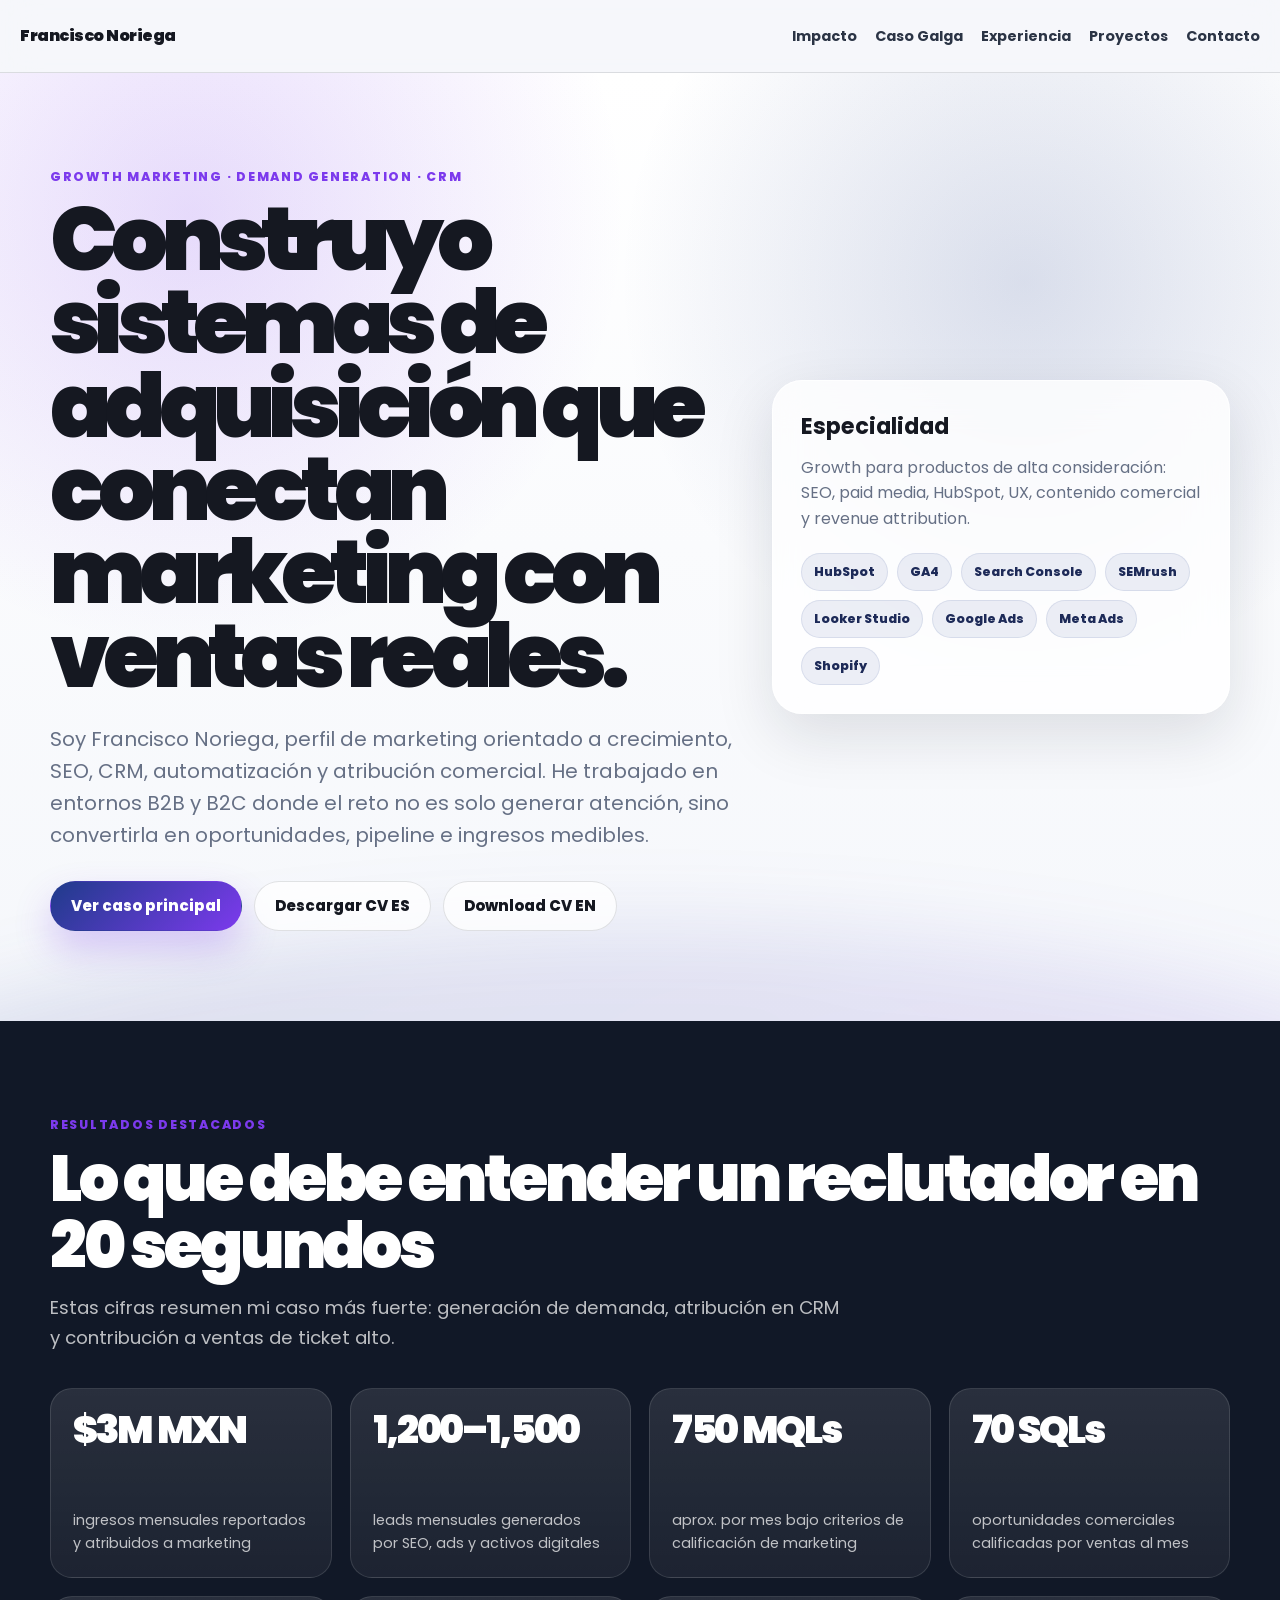
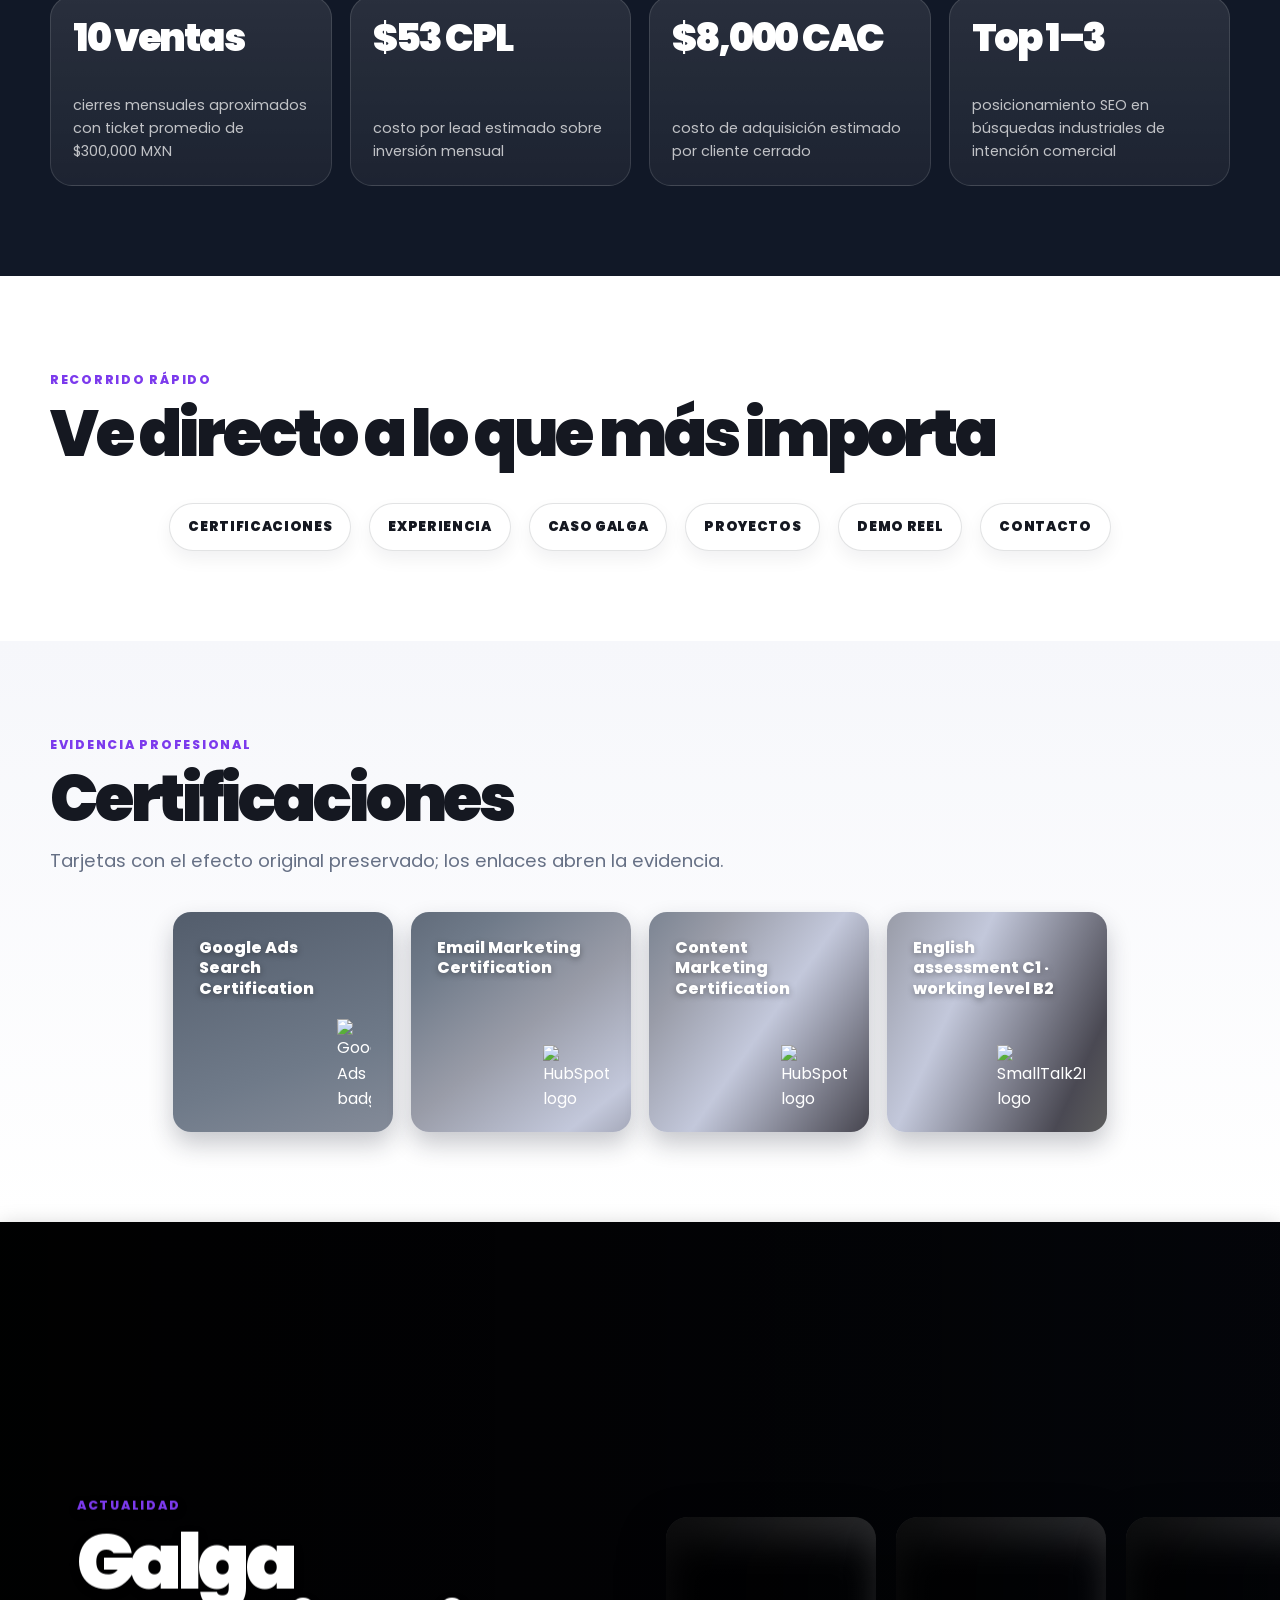
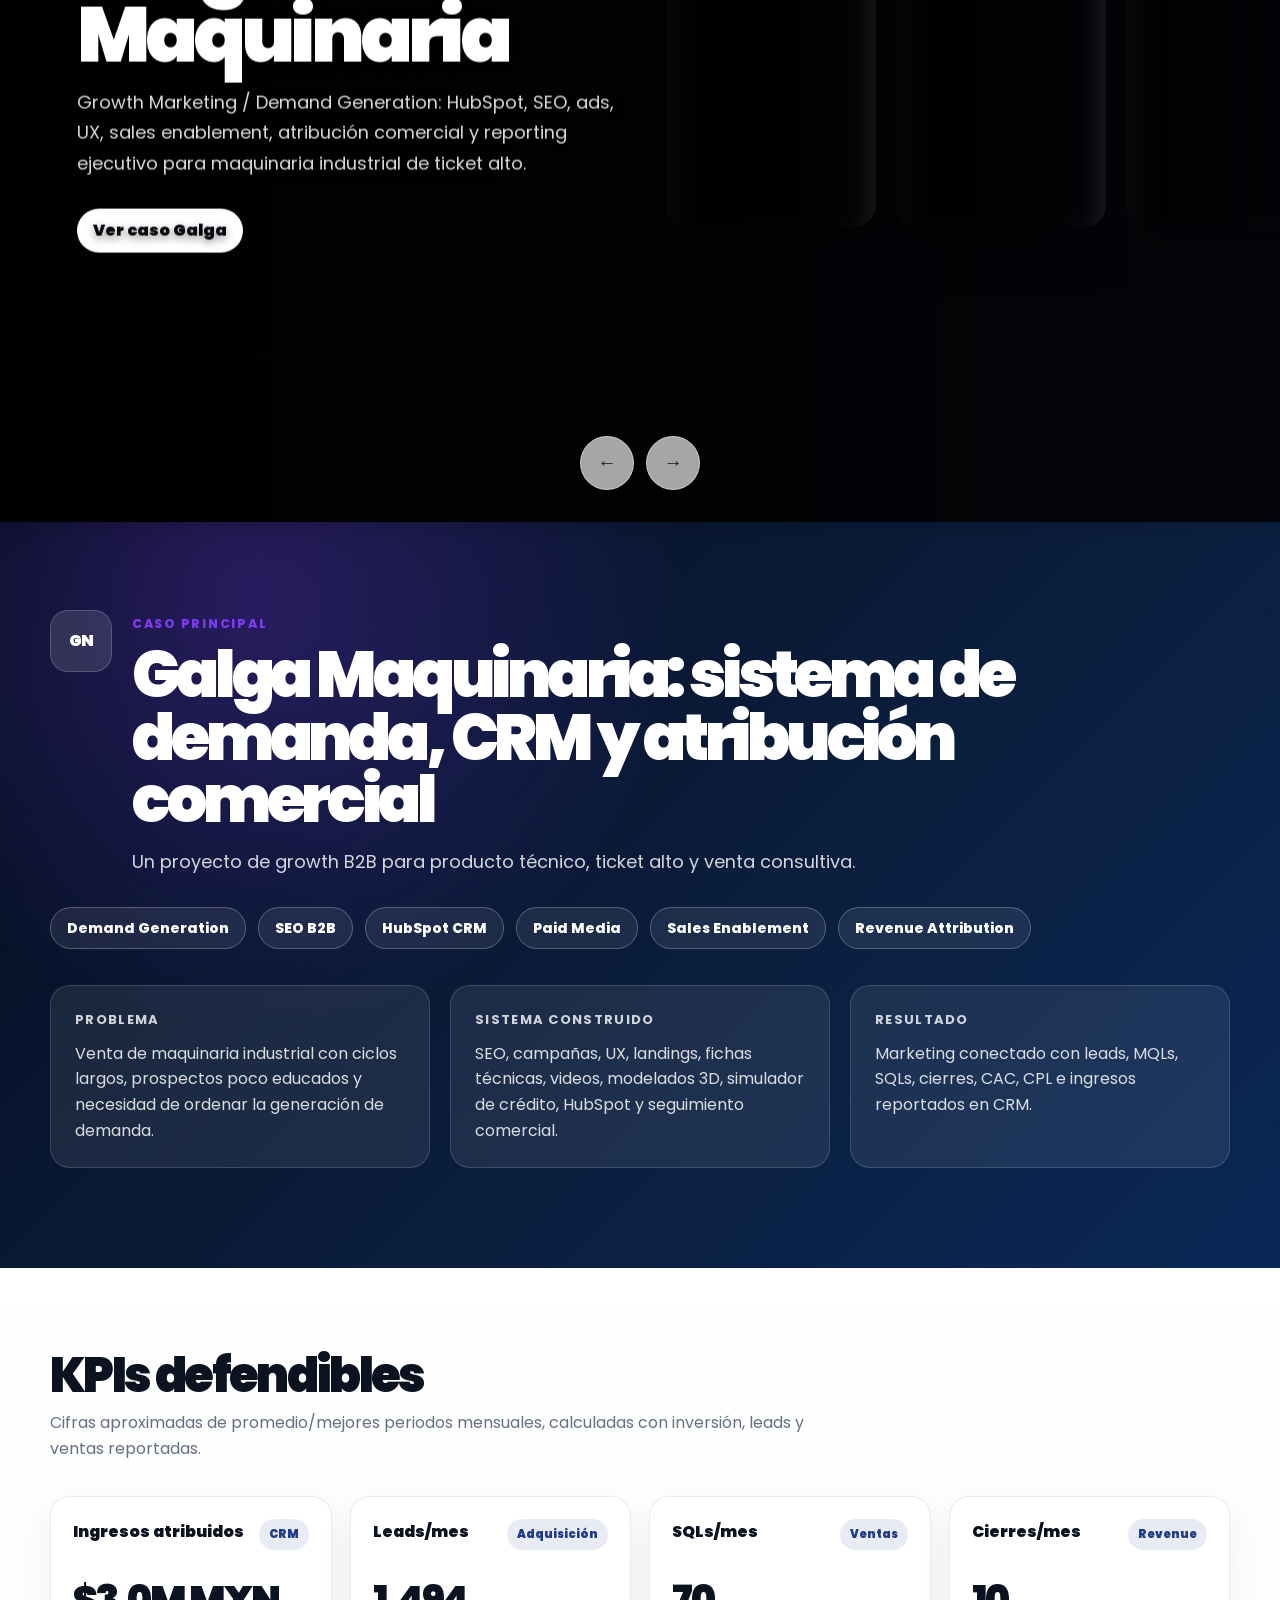
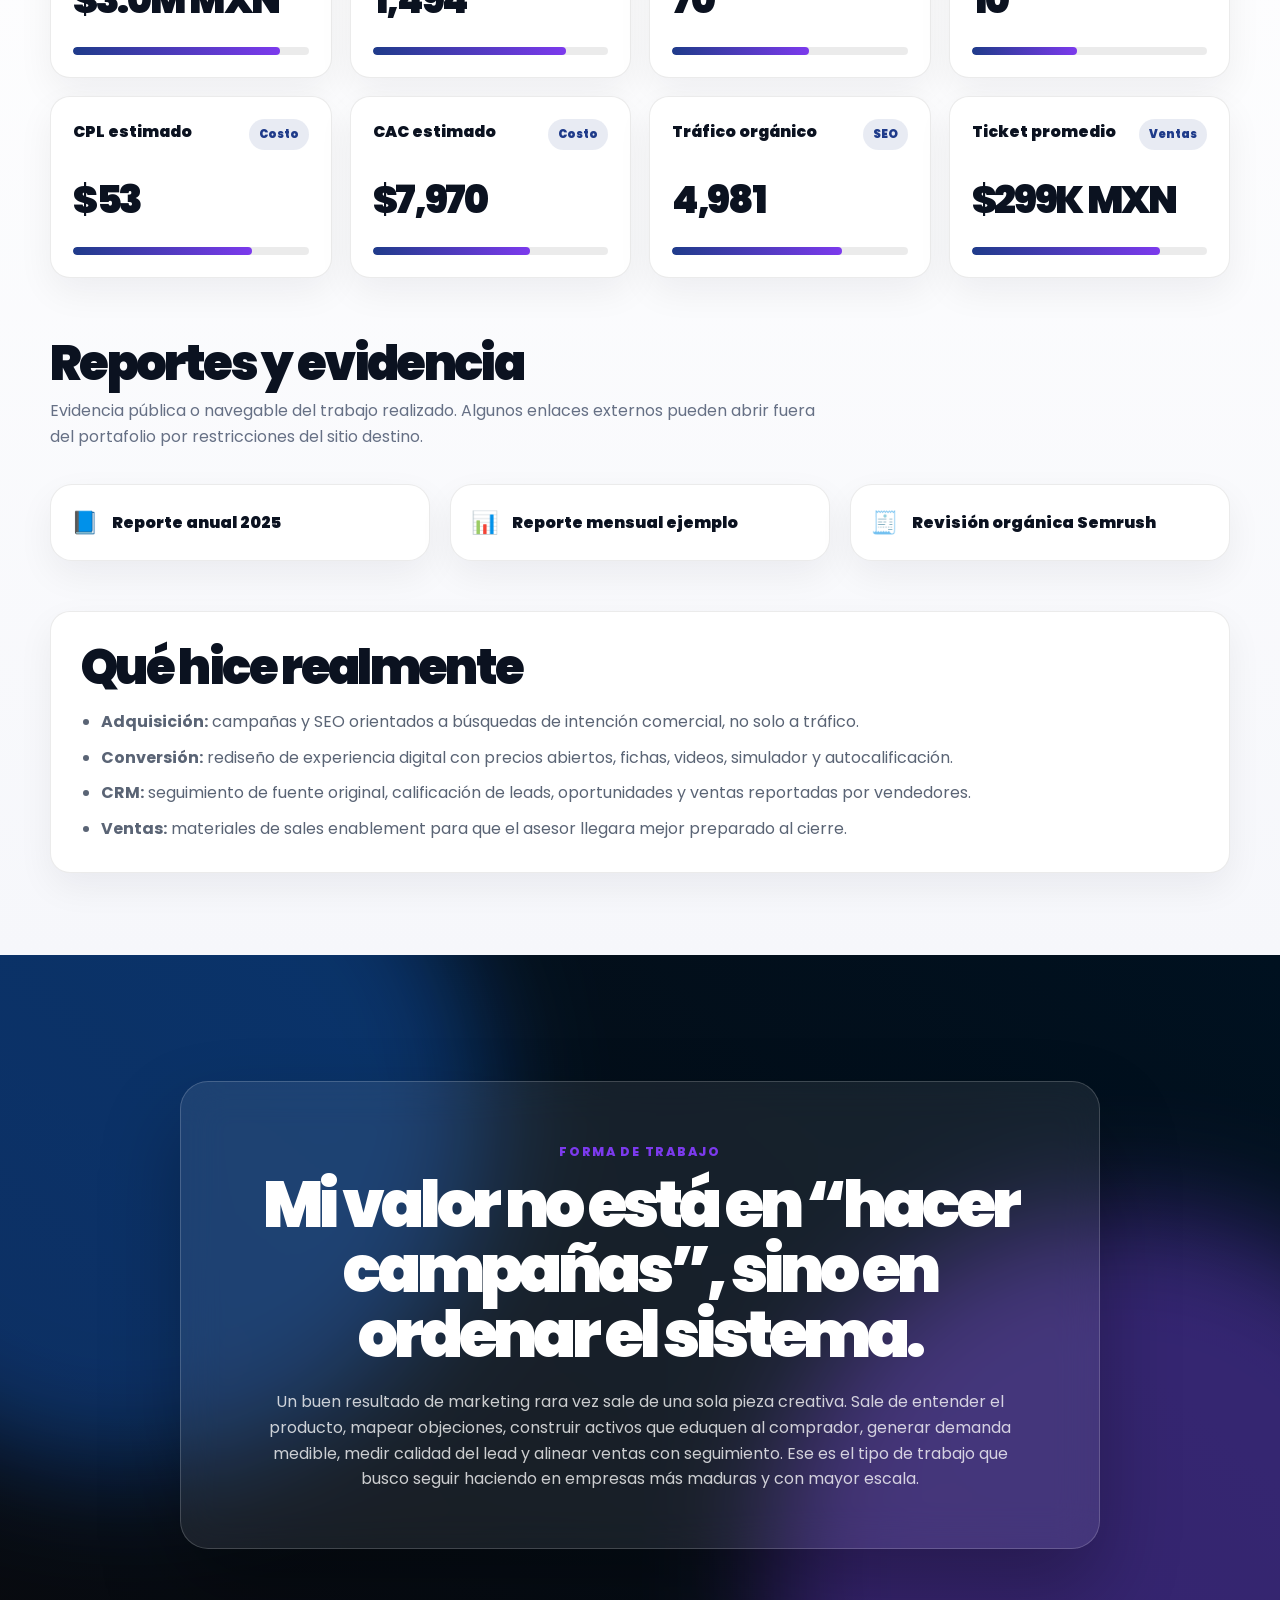
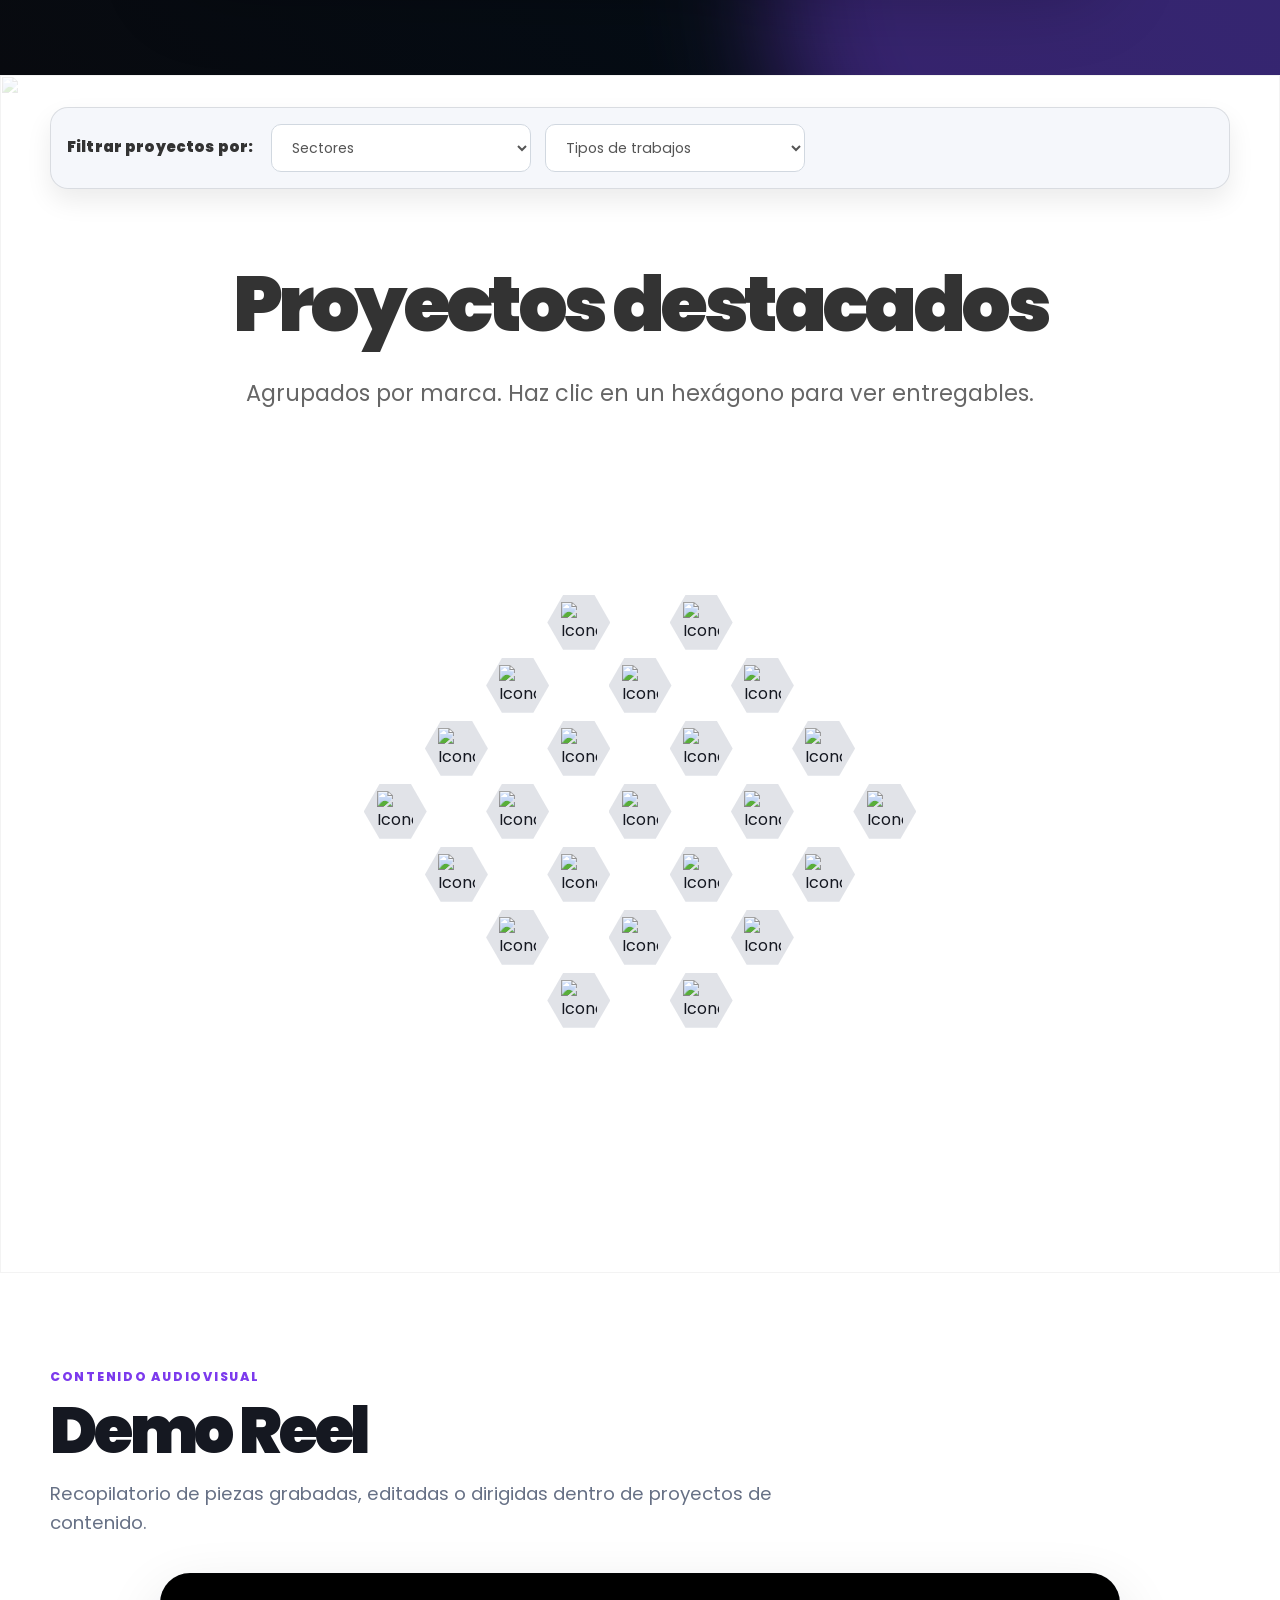
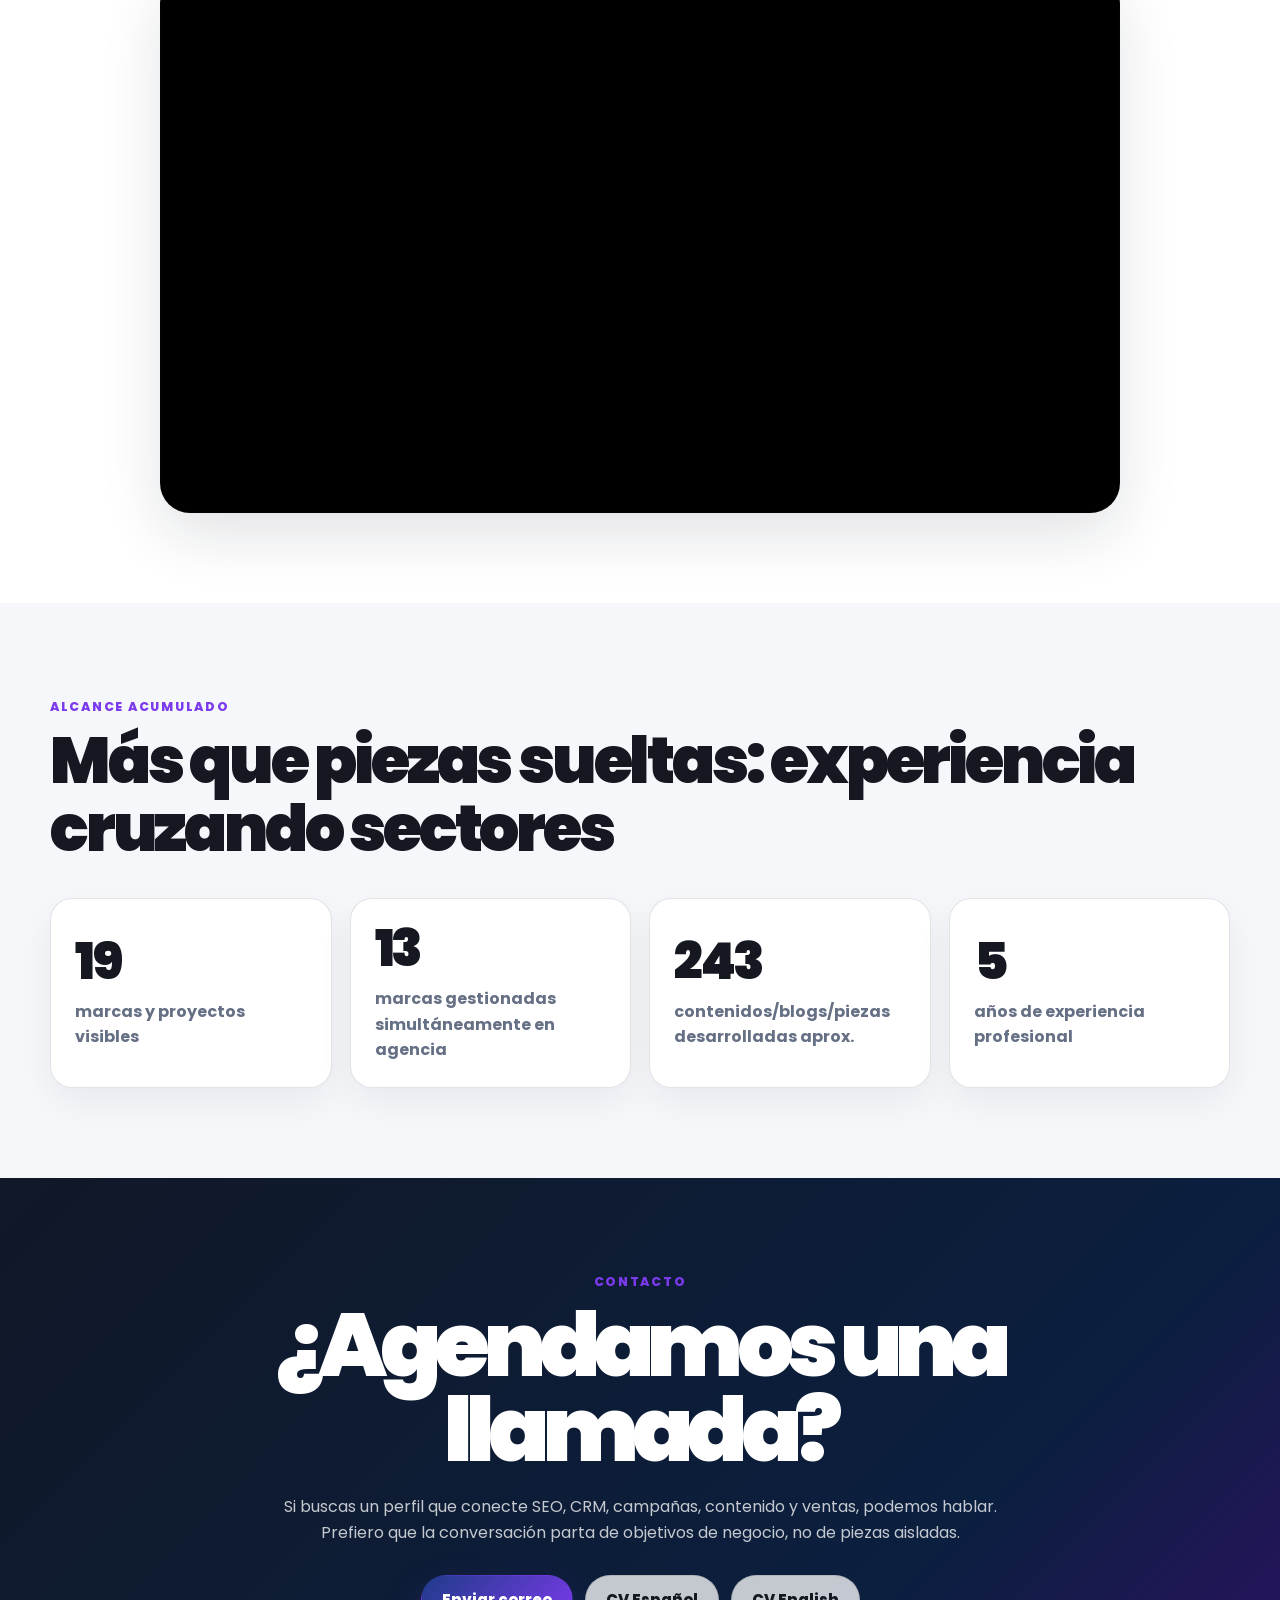
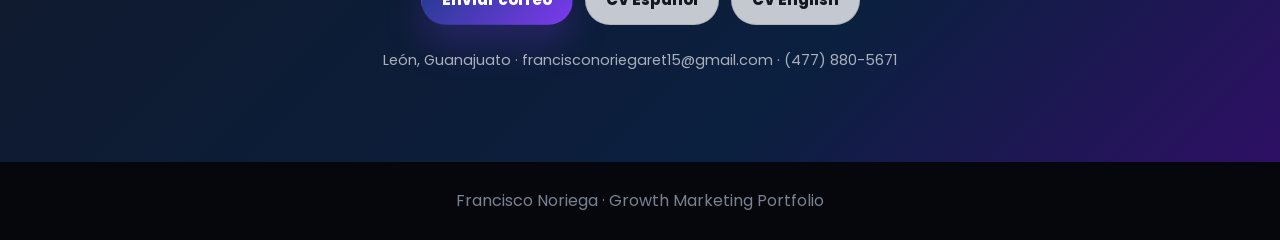
==== index.html @ 713a7fcb "Rename index (1).html to index.html" ====
<!DOCTYPE html>
<html lang="es">
<head>
  <meta charset="UTF-8" />
  <meta name="viewport" content="width=device-width, initial-scale=1.0" />
  <meta name="description" content="Portafolio profesional de Francisco Noriega: Growth Marketing, Demand Generation, SEO, CRM, HubSpot y Revenue Attribution." />
  <meta name="theme-color" content="#111827" />
  <title>Francisco Noriega | Growth Marketing Portfolio</title>
  <link rel="preconnect" href="https://fonts.googleapis.com" />
  <link rel="preconnect" href="https://fonts.gstatic.com" crossorigin />
  <link href="https://fonts.googleapis.com/css2?family=Poppins:wght@400;500;600;700;800;900&display=swap" rel="stylesheet" />
  <link rel="stylesheet" href="style.css" />
</head>
<body>
  <header class="site-header" id="inicio">
    <nav class="nav" aria-label="Navegación principal">
      <a class="nav__brand" href="#inicio">Francisco Noriega</a>
      <button class="nav__toggle" aria-label="Abrir menú" aria-expanded="false">
        <span></span><span></span><span></span>
      </button>
      <ul class="nav__links">
        <li><a href="#impacto">Impacto</a></li>
        <li><a href="#caso-galga">Caso Galga</a></li>
        <li><a href="#experiencia">Experiencia</a></li>
        <li><a href="#seccion3">Proyectos</a></li>
        <li><a href="#contacto">Contacto</a></li>
      </ul>
    </nav>
  </header>

  <main>
    <section class="hero section-pad">
      <div class="hero__grid">
        <div class="hero__copy reveal">
          <p class="eyebrow">Growth Marketing · Demand Generation · CRM</p>
          <h1>Construyo sistemas de adquisición que conectan marketing con ventas reales.</h1>
          <p class="hero__lead">
            Soy Francisco Noriega, perfil de marketing orientado a crecimiento, SEO, CRM, automatización y atribución comercial. He trabajado en entornos B2B y B2C donde el reto no es solo generar atención, sino convertirla en oportunidades, pipeline e ingresos medibles.
          </p>
          <div class="hero__actions">
            <a class="btn btn--primary" href="#caso-galga">Ver caso principal</a>
            <a class="btn btn--ghost" href="assets/CV_Francisco_Noriega_ES.pdf" target="_blank" rel="noopener">Descargar CV ES</a>
            <a class="btn btn--ghost" href="assets/CV_Francisco_Noriega_EN.pdf" target="_blank" rel="noopener">Download CV EN</a>
          </div>
        </div>
        <aside class="hero__panel reveal" aria-label="Resumen de capacidades">
          <h2>Especialidad</h2>
          <p>Growth para productos de alta consideración: SEO, paid media, HubSpot, UX, contenido comercial y revenue attribution.</p>
          <div class="stack-list">
            <span>HubSpot</span><span>GA4</span><span>Search Console</span><span>SEMrush</span><span>Looker Studio</span><span>Google Ads</span><span>Meta Ads</span><span>Shopify</span>
          </div>
        </aside>
      </div>
    </section>

    <section class="impact section-pad" id="impacto">
      <div class="section-head reveal">
        <p class="eyebrow">Resultados destacados</p>
        <h2>Lo que debe entender un reclutador en 20 segundos</h2>
        <p>Estas cifras resumen mi caso más fuerte: generación de demanda, atribución en CRM y contribución a ventas de ticket alto.</p>
      </div>
      <div class="metric-grid reveal">
        <article class="metric-card"><strong>$3M MXN</strong><span>ingresos mensuales reportados y atribuidos a marketing</span></article>
        <article class="metric-card"><strong>1,200–1,500</strong><span>leads mensuales generados por SEO, ads y activos digitales</span></article>
        <article class="metric-card"><strong>750 MQLs</strong><span>aprox. por mes bajo criterios de calificación de marketing</span></article>
        <article class="metric-card"><strong>70 SQLs</strong><span>oportunidades comerciales calificadas por ventas al mes</span></article>
        <article class="metric-card"><strong>10 ventas</strong><span>cierres mensuales aproximados con ticket promedio de $300,000 MXN</span></article>
        <article class="metric-card"><strong>$53 CPL</strong><span>costo por lead estimado sobre inversión mensual</span></article>
        <article class="metric-card"><strong>$8,000 CAC</strong><span>costo de adquisición estimado por cliente cerrado</span></article>
        <article class="metric-card"><strong>Top 1–3</strong><span>posicionamiento SEO en búsquedas industriales de intención comercial</span></article>
      </div>
    </section>

    <section class="jump section-pad">
      <div class="section-head reveal">
        <p class="eyebrow">Recorrido rápido</p>
        <h2>Ve directo a lo que más importa</h2>
      </div>
      <div class="button-container reveal">
        <button class="button" onclick="window.location.href='#certificaciones'">Certificaciones</button>
        <button class="button" onclick="window.location.href='#experiencia'">Experiencia</button>
        <button class="button" onclick="window.location.href='#caso-galga'">Caso Galga</button>
        <button class="button" onclick="window.location.href='#seccion3'">Proyectos</button>
        <button class="button" onclick="window.location.href='#seccion5'">Demo Reel</button>
        <button class="button" onclick="window.location.href='#contacto'">Contacto</button>
      </div>
    </section>

    <section class="seccion2-3 section-pad" id="certificaciones">
      <div class="section-head reveal">
        <p class="eyebrow">Evidencia profesional</p>
        <h2>Certificaciones</h2>
        <p>Tarjetas con el efecto original preservado; los enlaces abren la evidencia.</p>
      </div>
      <div class="button-container reveal">
        <a href="https://skillshop.credential.net/c46cc691-19b3-4d85-ac1d-8e1cd058ee31#acc.vC9GneV1" data-shiny-button class="shiny-button enlace1" target="_blank" rel="noopener">
          <img src="https://raw.githubusercontent.com/Fran15711/prueba1/refs/heads/main/search%2Bprofessionals%2Bbadge-640w.png" class="button-image" alt="Google Ads badge">
          <p>Google Ads Search Certification</p>
          <canvas></canvas>
        </a>
        <a href="https://app.hubspot.com/academy/achievements/y91wzc6k/es/1/francisco-noriega/certificacion-de-email-marketing" data-shiny-button class="shiny-button enlace2" target="_blank" rel="noopener">
          <img src="https://raw.githubusercontent.com/Fran15711/prueba1/refs/heads/main/HubSpot-Logo.png" class="button-image" alt="HubSpot logo">
          <p>Email Marketing Certification</p>
          <canvas></canvas>
        </a>
        <a href="https://app.hubspot.com/academy/achievements/pdkr328w/es/1/francisco-noriega/marketing-de-contenidos" data-shiny-button class="shiny-button enlace3" target="_blank" rel="noopener">
          <img src="https://raw.githubusercontent.com/Fran15711/prueba1/refs/heads/main/HubSpot-Logo.png" class="button-image" alt="HubSpot logo">
          <p>Content Marketing Certification</p>
          <canvas></canvas>
        </a>
        <a href="https://app.smalltalk2.me/cert/7ba3ea7f" data-shiny-button class="shiny-button enlace4" target="_blank" rel="noopener">
          <img src="https://raw.githubusercontent.com/Fran15711/prueba1/refs/heads/main/samlltalk2me.png" class="button-image" alt="SmallTalk2Me logo">
          <p>English assessment C1 · working level B2</p>
          <canvas></canvas>
        </a>
      </div>
    </section>

    <section class="seccion2" id="experiencia" aria-label="Experiencia profesional">
      <ul class="slider">
        <li class="item" style="background-image: url('https://raw.githubusercontent.com/Fran15711/backgroundsseccion3/refs/heads/main/negro.jpg')">
          <div class="content">
            <p class="eyebrow">Experiencia profesional</p>
            <h2 class="title">De contenido a revenue</h2>
            <p class="description">He trabajado en marketing digital, SEO, CRM, campañas, contenido comercial y sistemas de generación de demanda. Esta sección resume la evolución del perfil.</p>
          </div>
        </li>
        <li class="item" style="background-image: url('https://raw.githubusercontent.com/Fran15711/backgroundsseccion3/refs/heads/main/negro.jpg')">
          <div class="content">
            <p class="eyebrow">Actualidad</p>
            <h2 class="title">Galga Maquinaria</h2>
            <p class="description">Growth Marketing / Demand Generation: HubSpot, SEO, ads, UX, sales enablement, atribución comercial y reporting ejecutivo para maquinaria industrial de ticket alto.</p>
            <a href="#caso-galga" class="btn-recomendacion">Ver caso Galga</a>
          </div>
        </li>
        <li class="item" style="background-image: url('https://raw.githubusercontent.com/Fran15711/backgroundsseccion3/refs/heads/main/evaback2.jpg')">
          <div class="content">
            <p class="eyebrow">2023–2024</p>
            <h2 class="title">Evacolors</h2>
            <p class="description">Contenido técnico B2B, SEO, email marketing, materiales comerciales y educación del comprador para una empresa fabricante de Crosslink Foam.</p>
            <a href="https://fran15711.github.io/cartarecomendacionevacolors/" class="btn-recomendacion" onclick="openPopup(event, this.href)">Carta de recomendación</a>
          </div>
        </li>
        <li class="item" style="background-image: url('https://raw.githubusercontent.com/Fran15711/backgroundsseccion3/refs/heads/main/mercaback.jpg')">
          <div class="content">
            <p class="eyebrow">2022–2023</p>
            <h2 class="title">Mercadoctor</h2>
            <p class="description">Estrategias de contenido para 15+ marcas, SEO, branding, guiones, reportes de KPIs, procesos creativos y capacitación interna.</p>
            <a href="https://fran15711.github.io/cartarecomendacionmdr/" class="btn-recomendacion" onclick="openPopup(event, this.href)">Carta de recomendación</a>
          </div>
        </li>
        <li class="item" style="background-image: url('https://raw.githubusercontent.com/Fran15711/backgroundsseccion3/refs/heads/main/mex7back2.jpg')">
          <div class="content">
            <p class="eyebrow">2020–2022</p>
            <h2 class="title">Mex7 Boots</h2>
            <p class="description">Marketing para marca de calzado: branding, redes, Shopify, contenido, campañas, ferias, lanzamientos y prospección de clientes.</p>
            <a href="https://fran15711.github.io/cartasrecomendacion/" class="btn-recomendacion" onclick="openPopup(event, this.href)">Carta de recomendación</a>
          </div>
        </li>
      </ul>
      <div class="slider-nav" aria-label="Controles del carrusel">
        <button class="btn prev" type="button" aria-label="Anterior">←</button>
        <button class="btn next" type="button" aria-label="Siguiente">→</button>
      </div>
    </section>

    <section class="galgaX" id="caso-galga">
      <div class="galgaX__hero">
        <div class="galgaX__heroInner">
          <div class="galgaX__brand reveal">
            <div class="galgaX__logoWrap">GN</div>
            <div class="galgaX__brandText">
              <p class="eyebrow">Caso principal</p>
              <h2 class="galgaX__title">Galga Maquinaria: sistema de demanda, CRM y atribución comercial</h2>
              <p class="galgaX__subtitle">Un proyecto de growth B2B para producto técnico, ticket alto y venta consultiva.</p>
            </div>
          </div>

          <div class="galgaX__badges reveal">
            <span class="galgaX__badge">Demand Generation</span>
            <span class="galgaX__badge">SEO B2B</span>
            <span class="galgaX__badge">HubSpot CRM</span>
            <span class="galgaX__badge">Paid Media</span>
            <span class="galgaX__badge">Sales Enablement</span>
            <span class="galgaX__badge">Revenue Attribution</span>
          </div>

          <div class="galgaX__cards reveal">
            <article class="galgaX__card">
              <h3>Problema</h3>
              <p>Venta de maquinaria industrial con ciclos largos, prospectos poco educados y necesidad de ordenar la generación de demanda.</p>
            </article>
            <article class="galgaX__card">
              <h3>Sistema construido</h3>
              <p>SEO, campañas, UX, landings, fichas técnicas, videos, modelados 3D, simulador de crédito, HubSpot y seguimiento comercial.</p>
            </article>
            <article class="galgaX__card">
              <h3>Resultado</h3>
              <p>Marketing conectado con leads, MQLs, SQLs, cierres, CAC, CPL e ingresos reportados en CRM.</p>
            </article>
          </div>
        </div>
      </div>

      <div class="galgaX__content">
        <div class="galgaX__sectionHead reveal">
          <h3 class="galgaX__h3">KPIs defendibles</h3>
          <p class="galgaX__p">Cifras aproximadas de promedio/mejores periodos mensuales, calculadas con inversión, leads y ventas reportadas.</p>
        </div>

        <div class="galgaX__kpis reveal">
          <div class="galgaX__kpi"><div class="galgaX__kpiTop"><span class="galgaX__kpiLabel">Ingresos atribuidos</span><span class="galgaX__kpiChip">CRM</span></div><div class="galgaX__kpiValue"><span class="galgaX__count" data-to="3000000" data-format="currency" data-currency="MXN" data-compact="1">0</span></div><div class="galgaX__bar" data-bar="88"><span></span></div></div>
          <div class="galgaX__kpi"><div class="galgaX__kpiTop"><span class="galgaX__kpiLabel">Leads/mes</span><span class="galgaX__kpiChip">Adquisición</span></div><div class="galgaX__kpiValue"><span class="galgaX__count" data-to="1500" data-format="number">0</span></div><div class="galgaX__bar" data-bar="82"><span></span></div></div>
          <div class="galgaX__kpi"><div class="galgaX__kpiTop"><span class="galgaX__kpiLabel">SQLs/mes</span><span class="galgaX__kpiChip">Ventas</span></div><div class="galgaX__kpiValue"><span class="galgaX__count" data-to="70" data-format="number">0</span></div><div class="galgaX__bar" data-bar="58"><span></span></div></div>
          <div class="galgaX__kpi"><div class="galgaX__kpiTop"><span class="galgaX__kpiLabel">Cierres/mes</span><span class="galgaX__kpiChip">Revenue</span></div><div class="galgaX__kpiValue"><span class="galgaX__count" data-to="10" data-format="number">0</span></div><div class="galgaX__bar" data-bar="45"><span></span></div></div>
          <div class="galgaX__kpi"><div class="galgaX__kpiTop"><span class="galgaX__kpiLabel">CPL estimado</span><span class="galgaX__kpiChip">Costo</span></div><div class="galgaX__kpiValue"><span class="galgaX__count" data-to="53" data-format="currency" data-currency="MXN">0</span></div><div class="galgaX__bar" data-bar="76"><span></span></div></div>
          <div class="galgaX__kpi"><div class="galgaX__kpiTop"><span class="galgaX__kpiLabel">CAC estimado</span><span class="galgaX__kpiChip">Costo</span></div><div class="galgaX__kpiValue"><span class="galgaX__count" data-to="8000" data-format="currency" data-currency="MXN">0</span></div><div class="galgaX__bar" data-bar="67"><span></span></div></div>
          <div class="galgaX__kpi"><div class="galgaX__kpiTop"><span class="galgaX__kpiLabel">Tráfico orgánico</span><span class="galgaX__kpiChip">SEO</span></div><div class="galgaX__kpiValue"><span class="galgaX__count" data-to="5000" data-format="number">0</span></div><div class="galgaX__bar" data-bar="72"><span></span></div></div>
          <div class="galgaX__kpi"><div class="galgaX__kpiTop"><span class="galgaX__kpiLabel">Ticket promedio</span><span class="galgaX__kpiChip">Ventas</span></div><div class="galgaX__kpiValue"><span class="galgaX__count" data-to="300000" data-format="currency" data-currency="MXN" data-compact="1">0</span></div><div class="galgaX__bar" data-bar="80"><span></span></div></div>
        </div>

        <div class="galgaX__sectionHead reveal" style="margin-top:40px;">
          <h3 class="galgaX__h3">Reportes y evidencia</h3>
          <p class="galgaX__p">Evidencia pública o navegable del trabajo realizado. Algunos enlaces externos pueden abrir fuera del portafolio por restricciones del sitio destino.</p>
        </div>

        <div class="galgaX__gridBtns reveal">
          <a class="galgaX__btn galgaX__btn--primary" href="https://fran15711.github.io/reporteanualgalga2025/" onclick="openPopup(event, this.href)"><span class="galgaX__btnIcon">📘</span>Reporte anual 2025</a>
          <a class="galgaX__btn" href="https://fran15711.github.io/reportemensualetmcolombia/" onclick="openPopup(event, this.href)"><span class="galgaX__btnIcon">📊</span>Reporte mensual ejemplo</a>
          <a class="galgaX__btn" href="https://es.semrush.com/analytics/overview/?q=galga.mx&protocol=https&searchType=domain" target="_blank" rel="noopener"><span class="galgaX__btnIcon">🧾</span>Revisión orgánica Semrush</a>
        </div>

        <div class="galgaX__highlights reveal">
          <h3 class="galgaX__h3">Qué hice realmente</h3>
          <ul class="galgaX__list">
            <li><strong>Adquisición:</strong> campañas y SEO orientados a búsquedas de intención comercial, no solo a tráfico.</li>
            <li><strong>Conversión:</strong> rediseño de experiencia digital con precios abiertos, fichas, videos, simulador y autocalificación.</li>
            <li><strong>CRM:</strong> seguimiento de fuente original, calificación de leads, oportunidades y ventas reportadas por vendedores.</li>
            <li><strong>Ventas:</strong> materiales de sales enablement para que el asesor llegara mejor preparado al cierre.</li>
          </ul>
        </div>
      </div>
    </section>

    <section class="method section-pad">
      <div class="method__card reveal">
        <p class="eyebrow">Forma de trabajo</p>
        <h2>Mi valor no está en “hacer campañas”, sino en ordenar el sistema.</h2>
        <p>
          Un buen resultado de marketing rara vez sale de una sola pieza creativa. Sale de entender el producto, mapear objeciones, construir activos que eduquen al comprador, generar demanda medible, medir calidad del lead y alinear ventas con seguimiento. Ese es el tipo de trabajo que busco seguir haciendo en empresas más maduras y con mayor escala.
        </p>
      </div>
    </section>

    <section class="seccion3" id="seccion3">
      <div class="filtros reveal">
        <label for="filtro1" class="filtro-label">Filtrar proyectos por:</label>
        <div class="select-container">
          <select id="filtro1" aria-label="Filtrar por sector">
            <option value="">Sectores</option>
            <option value="Seguridad">Seguridad</option>
            <option value="Ropa y Calzado">Ropa y Calzado</option>
            <option value="Manufactura">Manufactura</option>
            <option value="Alimentos y Bebidas">Alimentos y Bebidas</option>
            <option value="Bienes Raíces">Bienes Raíces</option>
            <option value="Agencia de Marketing">Agencia de Marketing</option>
            <option value="Turismo y Hotelería">Turismo y Hotelería</option>
            <option value="Plaza Comercial">Plaza Comercial</option>
            <option value="Suplementos">Suplementos</option>
            <option value="Arrendamiento">Arrendamiento</option>
            <option value="Maquinaria y Transporte">Maquinaria y Transporte</option>
            <option value="Agroalimentario">Agroalimentario</option>
            <option value="Avalúos">Avalúos</option>
            <option value="Arte y Decoración">Arte y Decoración</option>
            <option value="Médico">Médico</option>
          </select>
        </div>
        <div class="select-container">
          <select id="filtro2" aria-label="Filtrar por tipo de trabajo">
            <option value="">Tipos de trabajos</option>
            <option value="Investigación de mercado">Investigación de mercado</option>
            <option value="Comercial de radio">Comercial de radio</option>
            <option value="Campañas con Influencers">Campañas con Influencers</option>
            <option value="Fotografía">Fotografía</option>
            <option value="Página web - E-commerce">Página web - E-commerce</option>
            <option value="Posts">Posts</option>
            <option value="Expo">Expo</option>
            <option value="Video">Video</option>
            <option value="Presentación de Ventas">Presentación de Ventas</option>
            <option value="Blog">Blog SEO</option>
            <option value="Endomarketing">Endomarketing</option>
            <option value="Estrategia de Comunicación">Estrategia de Comunicación</option>
            <option value="Mistery Shopper">Mistery Shopper</option>
            <option value="Mailing">Mailing</option>
            <option value="Naming">Naming</option>
          </select>
        </div>
      </div>
      <h2>Proyectos destacados</h2>
      <p>Agrupados por marca. Haz clic en un hexágono para ver entregables.</p>
      <div class="panal">

    <div class="hex-row">
      <div class="hex" id="Seguridad">
        <img src="https://raw.githubusercontent.com/Fran15711/prueba1/refs/heads/main/loguin%20centinela.png" alt="Icono">
      </div>
      <div class="hex" id="Ropa y Calzado">
        <img src="https://raw.githubusercontent.com/Fran15711/prueba1/refs/heads/main/LOGO_DENVER_BLANCO_Y_DORADO%20imagotipo.png" alt="Icono">
      </div>
    </div>

    <div class="hex-row">
      <div class="hex" id="Manufactura">
        <img src="https://raw.githubusercontent.com/Fran15711/prueba1/refs/heads/main/imagotipo%20fabricante-de-espuma-eva-header-logo.png" alt="Icono">
      </div>
      <div class="hex" id="Alimentos y Bebidas">
        <img src="https://raw.githubusercontent.com/Fran15711/prueba1/refs/heads/main/avqzgkag0.png" alt="Icono">
      </div>
      <div class="hex" id="Alimentos y Bebidas" >
        <img src="https://raw.githubusercontent.com/Fran15711/prueba1/refs/heads/main/logo%20chimirica.png" alt="Icono">
      </div>
    </div>

    <div class="hex-row">
      <div class="hex" id="Ropa y Calzado">
        <img src="https://raw.githubusercontent.com/Fran15711/prueba1/refs/heads/main/logo%20mex7%20boots.png" alt="Icono">
      </div>
      <div class="hex" id="Bienes Raíces">
        <img src="https://raw.githubusercontent.com/Fran15711/prueba1/refs/heads/main/logo%20bikia.png" alt="Icono">
      </div>
      <div class="hex" id="Agencia de Marketing">
        <img src="https://raw.githubusercontent.com/Fran15711/prueba1/refs/heads/main/media%20(6)%202.png" alt="Icono">
      </div>
      <div class="hex" id="Turismo y Hotelería">
        <img src="https://raw.githubusercontent.com/Fran15711/prueba1/refs/heads/main/logo%20ecoparque%20providencia.png" alt="Icono">
      </div>
    </div>

    <div class="hex-row">
      <div class="hex" id="Plaza Comercial">
        <img src="https://raw.githubusercontent.com/Fran15711/prueba1/refs/heads/main/loguin.png" alt="Icono">
      </div>
      <div class="hex" id="Suplementos">
        <img src="https://raw.githubusercontent.com/Fran15711/prueba1/refs/heads/main/media%20(1).png" alt="Icono">
      </div>
      <div class="hex" id="Arrendamiento">
        <img src="https://raw.githubusercontent.com/Fran15711/prueba1/refs/heads/main/ROCARENT%20LOGO.png" alt="Icono">
      </div>
      <div class="hex" id="Plaza Comercial">
        <img src="https://raw.githubusercontent.com/Fran15711/prueba1/refs/heads/main/PASEO%20MORELOS.png" alt="Icono">
      </div>
      <div class="hex" id="Manufactura">
        <img src="https://raw.githubusercontent.com/Fran15711/prueba1/refs/heads/main/244170509_1976705719155936_2401628594957245460_n.png" alt="Icono">
      </div>
    </div>

    <div class="hex-row">
      <div class="hex" id="Bienes Raíces">
        <img src="https://raw.githubusercontent.com/Fran15711/prueba1/refs/heads/main/logo-PRV.png" alt="Icono">
      </div>
      <div class="hex" id="Arte y Decoración">
        <img src="https://raw.githubusercontent.com/Fran15711/prueba1/refs/heads/main/imagotipo%2011%20inks.png" alt="Icono">
      </div>
      <div class="hex" id="Maquinaria y Transporte">
        <img src="https://raw.githubusercontent.com/Fran15711/prueba1/refs/heads/main/media%20(3).png" alt="Icono">
      </div>
      <div class="hex" id="Agroalimentario">
        <img src="https://raw.githubusercontent.com/Fran15711/prueba1/refs/heads/main/logo-agro.png" alt="Icono">
      </div>
    </div>

    <div class="hex-row">
      <div class="hex" id="Manufactura">
        <img src="https://raw.githubusercontent.com/Fran15711/prueba1/refs/heads/main/media%20(4).png" alt="Icono">
      </div>
      <div class="hex" id="Avalúos">
        <img src="https://raw.githubusercontent.com/Fran15711/prueba1/refs/heads/main/VAL_logo.png" alt="Icono">
      </div>
      <div class="hex" id="Bienes Raíces">
        <img src="https://raw.githubusercontent.com/Fran15711/prueba1/refs/heads/main/logo-neen.png" alt="Icono">
      </div>
    </div>

    <div class="hex-row">
      <div class="hex" id="Bienes Raíces">
        <img src="https://raw.githubusercontent.com/Fran15711/prueba1/refs/heads/main/Recurso-5.png" alt="Icono">
      </div>
      <div class="hex" id="Médico">
        <img src="https://raw.githubusercontent.com/Fran15711/prueba1/refs/heads/main/media%20(5).png" alt="Icono">
      </div>
    </div>
  </div>
    </section>

    <section class="seccion5 section-pad" id="seccion5">
      <div class="section-head reveal">
        <p class="eyebrow">Contenido audiovisual</p>
        <h2>Demo Reel</h2>
        <p>Recopilatorio de piezas grabadas, editadas o dirigidas dentro de proyectos de contenido.</p>
      </div>
      <div class="video-card reveal">
        <iframe id="video" src="https://www.youtube.com/embed/30472IYbWCw?rel=0&iv_load_policy=3" title="Demo Reel Francisco Noriega" frameborder="0" allow="accelerometer; autoplay; clipboard-write; encrypted-media; gyroscope; picture-in-picture; web-share" allowfullscreen></iframe>
      </div>
    </section>

    <section class="work-life section-pad">
      <div class="section-head reveal">
        <p class="eyebrow">Alcance acumulado</p>
        <h2>Más que piezas sueltas: experiencia cruzando sectores</h2>
      </div>
      <div class="counter-grid reveal">
        <article><strong class="count-number" data-to="23" data-speed="1100">0</strong><span>marcas y proyectos visibles</span></article>
        <article><strong class="count-number" data-to="15" data-speed="1100">0</strong><span>marcas gestionadas simultáneamente en agencia</span></article>
        <article><strong class="count-number" data-to="300" data-speed="1200">0</strong><span>contenidos/blogs/piezas desarrolladas aprox.</span></article>
        <article><strong class="count-number" data-to="5" data-speed="900">0</strong><span>años de experiencia profesional</span></article>
      </div>
    </section>

    <section class="contact section-pad" id="contacto">
      <div class="contact__card reveal">
        <p class="eyebrow">Contacto</p>
        <h2>¿Agendamos una llamada?</h2>
        <p>Si buscas un perfil que conecte SEO, CRM, campañas, contenido y ventas, podemos hablar. Prefiero que la conversación parta de objetivos de negocio, no de piezas aisladas.</p>
        <div class="contact__actions">
          <a class="btn btn--primary" href="mailto:francisconoriegaret15@gmail.com?subject=Contacto%20por%20portafolio%20-%20Francisco%20Noriega">Enviar correo</a>
          <a class="btn btn--ghost" href="assets/CV_Francisco_Noriega_ES.pdf" target="_blank" rel="noopener">CV Español</a>
          <a class="btn btn--ghost" href="assets/CV_Francisco_Noriega_EN.pdf" target="_blank" rel="noopener">CV English</a>
        </div>
        <p class="contact__meta">León, Guanajuato · francisconoriegaret15@gmail.com · (477) 880-5671</p>
      </div>
    </section>
  </main>

  <footer class="footer">
    <p>Francisco Noriega · Growth Marketing Portfolio</p>
  </footer>

  <script src="script.js"></script>
</body>
</html>
---- style.css ----
:root {
  --bg: #f6f7fb;
  --surface: #ffffff;
  --surface-2: #eef1f7;
  --ink: #151821;
  --muted: #667085;
  --line: rgba(17, 24, 39, 0.12);
  --navy: #111827;
  --blue: #1f3b8a;
  --violet: #7c3aed;
  --violet-2: #a855f7;
  --shadow: 0 22px 60px rgba(15, 23, 42, 0.12);
  --radius-xl: 30px;
  --radius-lg: 22px;
  --radius-md: 14px;
  --max: 1180px;
}

* {
  margin: 0;
  padding: 0;
  box-sizing: border-box;
}

html {
  scroll-behavior: smooth;
}

body {
  font-family: "Poppins", system-ui, -apple-system, BlinkMacSystemFont, "Segoe UI", sans-serif;
  background: var(--bg);
  color: var(--ink);
  line-height: 1.6;
  overflow-x: hidden;
}

a {
  color: inherit;
}

button,
a {
  -webkit-tap-highlight-color: transparent;
}

img {
  max-width: 100%;
}

.section-pad {
  padding: 90px 24px;
}

.section-head {
  width: min(var(--max), 100%);
  margin: 0 auto 36px;
}

.section-head h2 {
  font-size: clamp(2rem, 5vw, 4.2rem);
  line-height: 1.05;
  letter-spacing: -0.05em;
  font-weight: 900;
}

.section-head p:not(.eyebrow) {
  max-width: 800px;
  color: var(--muted);
  font-size: clamp(1rem, 1.6vw, 1.15rem);
  margin-top: 14px;
}

.eyebrow {
  display: inline-block;
  font-size: 0.78rem;
  line-height: 1.2;
  font-weight: 800;
  letter-spacing: 0.14em;
  text-transform: uppercase;
  color: var(--violet);
  margin-bottom: 12px;
}

.site-header {
  position: sticky;
  top: 0;
  z-index: 1000;
  width: 100%;
  backdrop-filter: blur(18px);
  background: rgba(246, 247, 251, 0.82);
  border-bottom: 1px solid var(--line);
}

.nav {
  width: min(1240px, calc(100% - 36px));
  height: 72px;
  margin: 0 auto;
  display: flex;
  align-items: center;
  justify-content: space-between;
  gap: 24px;
}

.nav__brand {
  text-decoration: none;
  font-size: 1rem;
  font-weight: 900;
  letter-spacing: -0.03em;
}

.nav__links {
  display: flex;
  align-items: center;
  gap: 18px;
  list-style: none;
}

.nav__links a {
  text-decoration: none;
  color: #2b3445;
  font-size: 0.9rem;
  font-weight: 700;
  transition: color 0.2s ease;
}

.nav__links a:hover {
  color: var(--violet);
}

.nav__toggle {
  display: none;
  border: 0;
  background: transparent;
  width: 42px;
  height: 42px;
  cursor: pointer;
}

.nav__toggle span {
  display: block;
  width: 24px;
  height: 2px;
  background: var(--ink);
  margin: 5px auto;
  transition: transform 0.2s ease, opacity 0.2s ease;
}

.hero {
  min-height: calc(100vh - 72px);
  display: grid;
  place-items: center;
  position: relative;
  overflow: hidden;
  background:
    radial-gradient(circle at 15% 15%, rgba(124, 58, 237, 0.18), transparent 32%),
    radial-gradient(circle at 80% 22%, rgba(31, 59, 138, 0.16), transparent 32%),
    linear-gradient(180deg, #ffffff 0%, #f5f7fb 100%);
}

.hero::after {
  content: "";
  position: absolute;
  inset: auto -20% -42% -20%;
  height: 52%;
  background: linear-gradient(135deg, rgba(31, 59, 138, 0.12), rgba(124, 58, 237, 0.1));
  filter: blur(40px);
  border-radius: 50%;
}

.hero__grid {
  position: relative;
  z-index: 1;
  width: min(var(--max), 100%);
  margin: 0 auto;
  display: grid;
  grid-template-columns: minmax(0, 1.2fr) minmax(320px, 0.8fr);
  gap: 34px;
  align-items: center;
}

.hero h1 {
  font-size: clamp(3rem, 7vw, 7rem);
  line-height: 0.93;
  letter-spacing: -0.075em;
  font-weight: 900;
  max-width: 940px;
}

.hero__lead {
  margin-top: 26px;
  max-width: 760px;
  font-size: clamp(1rem, 1.6vw, 1.25rem);
  color: var(--muted);
}

.hero__actions,
.contact__actions {
  margin-top: 30px;
  display: flex;
  flex-wrap: wrap;
  gap: 12px;
}

.btn {
  display: inline-flex;
  align-items: center;
  justify-content: center;
  border-radius: 999px;
  min-height: 48px;
  padding: 12px 20px;
  text-decoration: none;
  font-weight: 800;
  font-size: 0.94rem;
  border: 1px solid transparent;
  cursor: pointer;
  transition: transform 0.22s ease, box-shadow 0.22s ease, border-color 0.22s ease, background 0.22s ease;
}

.btn:hover {
  transform: translateY(-2px);
}

.btn--primary {
  color: #fff;
  background: linear-gradient(135deg, var(--blue), var(--violet));
  box-shadow: 0 18px 36px rgba(124, 58, 237, 0.25);
}

.btn--ghost {
  background: rgba(255, 255, 255, 0.76);
  border-color: var(--line);
  color: var(--ink);
}

.btn--ghost:hover {
  border-color: rgba(124, 58, 237, 0.45);
  box-shadow: 0 16px 32px rgba(15, 23, 42, 0.08);
}

.hero__panel {
  background: rgba(255, 255, 255, 0.78);
  border: 1px solid rgba(255, 255, 255, 0.75);
  box-shadow: var(--shadow);
  border-radius: var(--radius-xl);
  padding: 28px;
  backdrop-filter: blur(20px);
}

.hero__panel h2 {
  font-size: 1.4rem;
  margin-bottom: 10px;
}

.hero__panel p {
  color: var(--muted);
}

.stack-list {
  display: flex;
  flex-wrap: wrap;
  gap: 9px;
  margin-top: 22px;
}

.stack-list span {
  padding: 8px 12px;
  background: rgba(31, 59, 138, 0.08);
  border: 1px solid rgba(31, 59, 138, 0.1);
  color: #1d2a58;
  border-radius: 999px;
  font-size: 0.78rem;
  font-weight: 800;
}

.impact {
  background: var(--navy);
  color: #fff;
}

.impact .section-head p:not(.eyebrow) {
  color: rgba(255, 255, 255, 0.72);
}

.metric-grid {
  width: min(var(--max), 100%);
  margin: 0 auto;
  display: grid;
  grid-template-columns: repeat(4, minmax(0, 1fr));
  gap: 18px;
}

.metric-card {
  min-height: 190px;
  background: linear-gradient(180deg, rgba(255, 255, 255, 0.1), rgba(255, 255, 255, 0.05));
  border: 1px solid rgba(255, 255, 255, 0.12);
  border-radius: var(--radius-lg);
  padding: 22px;
  display: flex;
  flex-direction: column;
  justify-content: space-between;
}

.metric-card strong {
  display: block;
  font-size: clamp(1.8rem, 3vw, 3.1rem);
  line-height: 1;
  letter-spacing: -0.06em;
  font-weight: 900;
}

.metric-card span {
  margin-top: 18px;
  color: rgba(255, 255, 255, 0.72);
  font-size: 0.9rem;
}

.jump {
  background: #fff;
}

.jump .button-container,
.seccion2-3 .button-container {
  width: min(var(--max), 100%);
  margin: 0 auto;
  display: flex;
  flex-wrap: wrap;
  justify-content: center;
  align-items: center;
  gap: 18px;
}

.jump .button {
  min-height: 48px;
  padding: 12px 18px;
  border-radius: 999px;
  border: 1px solid var(--line);
  background: #fff;
  color: var(--ink);
  font-family: inherit;
  font-weight: 900;
  text-transform: uppercase;
  letter-spacing: 0.05em;
  cursor: pointer;
  box-shadow: 0 8px 18px rgba(15, 23, 42, 0.06);
  transition: transform 0.25s ease, background 0.25s ease, color 0.25s ease, box-shadow 0.25s ease;
}

.jump .button:hover {
  color: #fff;
  background: linear-gradient(135deg, var(--blue), var(--violet));
  transform: translateY(-4px);
  box-shadow: 0 18px 34px rgba(124, 58, 237, 0.22);
}

/* Certifications - shiny cards preserved */
.seccion2-3 {
  background: linear-gradient(180deg, #f6f7fb, #fff);
}

.shiny-button {
  position: relative;
  display: block;
  width: 220px;
  height: 220px;
  padding: 26px;
  border-radius: 18px;
  overflow: hidden;
  box-shadow: 0 12px 24px rgba(24, 31, 44, 0.24);
  text-decoration: none;
  cursor: pointer;
  transition: transform 200ms ease, box-shadow 200ms ease;
  color: white;
  isolation: isolate;
}

.shiny-button:hover {
  transform: scale(1.06) translateY(-3px);
  box-shadow: 0 22px 44px rgba(24, 31, 44, 0.26);
}

.shiny-button p {
  margin: 0;
  position: relative;
  z-index: 2;
  color: white;
  max-width: 160px;
  font-weight: 800;
  line-height: 1.28;
  text-shadow: 0 2px 6px rgba(0, 0, 0, 0.35);
  font-size: 1rem;
}

.shiny-button canvas {
  position: absolute;
  inset: 0;
  width: 100%;
  height: 100%;
  z-index: -1;
}

.shiny-button .button-image {
  position: absolute;
  right: 22px;
  bottom: 20px;
  height: auto;
  pointer-events: none;
  z-index: 2;
}

.shiny-button.enlace1 .button-image { width: 34px; }
.shiny-button.enlace2 .button-image { width: 66px; }
.shiny-button.enlace3 .button-image { width: 66px; }
.shiny-button.enlace4 .button-image { width: 88px; }

/* Experience slider */
.seccion2 {
  width: 100%;
  height: 100vh;
  min-height: 680px;
  display: grid;
  place-items: center;
  position: relative;
  overflow: hidden;
  background: #05070d;
  box-shadow: 0 3px 20px rgba(0, 0, 0, 0.18);
}

.seccion2 .slider {
  width: 100%;
  height: 100%;
  position: relative;
}

.seccion2 .item {
  width: 210px;
  height: 310px;
  list-style-type: none;
  position: absolute;
  top: 50%;
  transform: translateY(-50%);
  z-index: 1;
  background-position: center;
  background-size: cover;
  border-radius: 22px;
  box-shadow: 0 24px 34px rgba(255, 255, 255, 0.18) inset, 0 18px 48px rgba(0, 0, 0, 0.35);
  transition: transform 0.1s, left 0.75s, top 0.75s, width 0.75s, height 0.75s, opacity 0.75s;
}

.seccion2 .item::after {
  content: "";
  position: absolute;
  inset: 0;
  border-radius: inherit;
  background: linear-gradient(90deg, rgba(0, 0, 0, 0.72), rgba(0, 0, 0, 0.15));
  pointer-events: none;
}

.seccion2 .item:nth-child(1),
.seccion2 .item:nth-child(2) {
  left: 0;
  top: 0;
  width: 100%;
  height: 100%;
  transform: none;
  border-radius: 0;
  box-shadow: none;
  opacity: 1;
}

.seccion2 .item:nth-child(3) { left: 52%; }
.seccion2 .item:nth-child(4) { left: calc(52% + 230px); }
.seccion2 .item:nth-child(5) { left: calc(52% + 460px); }
.seccion2 .item:nth-child(6) { left: calc(52% + 690px); opacity: 0; }

.seccion2 .content {
  width: min(42vw, 540px);
  position: absolute;
  z-index: 2;
  top: 50%;
  left: clamp(24px, 6vw, 86px);
  transform: translateY(-50%);
  color: white;
  text-shadow: 0 3px 8px rgba(0, 0, 0, 0.45);
  opacity: 0;
  display: none;
}

.seccion2 .content .title {
  font-size: clamp(2.2rem, 6vw, 5.8rem);
  line-height: 0.95;
  letter-spacing: -0.065em;
  font-weight: 900;
}

.seccion2 .content .description {
  line-height: 1.7;
  margin: 1rem 0 1.5rem;
  color: rgba(255, 255, 255, 0.85);
  font-size: clamp(0.95rem, 1.4vw, 1.12rem);
}

.seccion2 .item:nth-of-type(2) .content {
  display: block;
  animation: sliderShow 0.75s ease-in-out 0.3s forwards;
}

@keyframes sliderShow {
  0% { filter: blur(5px); transform: translateY(calc(-50% + 75px)); }
  100% { opacity: 1; filter: blur(0); }
}

.slider-nav {
  position: absolute;
  bottom: 2rem;
  left: 50%;
  transform: translateX(-50%);
  z-index: 5;
  user-select: none;
  display: flex;
  gap: 12px;
}

.slider-nav .btn {
  width: 54px;
  height: 54px;
  border: 1px solid rgba(255, 255, 255, 0.4);
  background: rgba(255, 255, 255, 0.65);
  color: rgba(0, 0, 0, 0.82);
  border-radius: 50%;
  cursor: pointer;
  font-size: 1.2rem;
  font-weight: 900;
}

.slider-nav .btn:hover {
  background: white;
}

.btn-recomendacion {
  display: inline-flex;
  align-items: center;
  min-height: 42px;
  margin-top: 6px;
  padding: 9px 16px;
  background-color: #fff;
  color: #05070d;
  text-decoration: none;
  border-radius: 999px;
  font-weight: 900;
  transition: transform 0.2s ease, background-color 0.2s ease;
}

.btn-recomendacion:hover {
  background-color: #dbe7ff;
  transform: scale(1.04);
}

/* Galga case */
.galgaX {
  font-family: "Poppins", sans-serif;
  width: 100%;
  background: #fff;
}

.galgaX__hero {
  background: radial-gradient(circle at 20% 10%, rgba(124, 58, 237, 0.28), transparent 35%), linear-gradient(135deg, #050c1f, #0b1f3f 60%, #092857);
  color: #ffffff;
  padding: 88px 24px 100px;
}

.galgaX__heroInner {
  max-width: var(--max);
  margin: 0 auto;
}

.galgaX__brand {
  display: flex;
  align-items: flex-start;
  gap: 20px;
  flex-wrap: wrap;
}

.galgaX__logoWrap {
  width: 62px;
  height: 62px;
  border-radius: 18px;
  display: grid;
  place-items: center;
  background: rgba(255, 255, 255, 0.12);
  border: 1px solid rgba(255, 255, 255, 0.18);
  font-weight: 900;
  letter-spacing: -0.08em;
}

.galgaX__brandText {
  flex: 1 1 720px;
}

.galgaX__title {
  font-size: clamp(2.4rem, 5vw, 5.1rem);
  font-weight: 900;
  letter-spacing: -0.065em;
  line-height: 0.98;
}

.galgaX__subtitle {
  margin-top: 16px;
  font-size: clamp(1rem, 1.4vw, 1.2rem);
  opacity: 0.82;
  max-width: 760px;
}

.galgaX__badges {
  margin-top: 30px;
  display: flex;
  gap: 12px;
  flex-wrap: wrap;
}

.galgaX__badge {
  padding: 9px 16px;
  border-radius: 999px;
  border: 1px solid rgba(255, 255, 255, 0.25);
  background: rgba(255, 255, 255, 0.08);
  font-size: 14px;
  font-weight: 800;
}

.galgaX__cards {
  margin-top: 36px;
  display: grid;
  grid-template-columns: repeat(3, 1fr);
  gap: 20px;
}

.galgaX__card {
  background: rgba(255, 255, 255, 0.08);
  border: 1px solid rgba(255, 255, 255, 0.15);
  border-radius: 20px;
  padding: 24px;
}

.galgaX__card h3 {
  font-size: 13px;
  text-transform: uppercase;
  letter-spacing: 0.1em;
  margin-bottom: 10px;
  opacity: 0.8;
}

.galgaX__card p {
  color: rgba(255, 255, 255, 0.84);
}

.galgaX__content {
  padding: 82px 24px;
  color: #0b1220;
  background: linear-gradient(180deg, #fff, #f6f7fb);
}

.galgaX__sectionHead {
  max-width: var(--max);
  margin: 0 auto 35px;
}

.galgaX__h3 {
  font-size: clamp(1.9rem, 4vw, 3rem);
  line-height: 1.08;
  letter-spacing: -0.055em;
  font-weight: 900;
  margin-bottom: 8px;
}

.galgaX__p {
  color: var(--muted);
  max-width: 780px;
}

.galgaX__kpis {
  max-width: var(--max);
  margin: 0 auto 60px;
  display: grid;
  grid-template-columns: repeat(4, 1fr);
  gap: 18px;
}

.galgaX__kpi {
  background: #ffffff;
  border: 1px solid rgba(0, 0, 0, 0.08);
  border-radius: 20px;
  padding: 22px;
  min-height: 182px;
  display: flex;
  flex-direction: column;
  justify-content: space-between;
  box-shadow: 0 14px 36px rgba(15, 23, 42, 0.06);
}

.galgaX__kpiTop {
  display: flex;
  justify-content: space-between;
  gap: 12px;
  align-items: flex-start;
}

.galgaX__kpiLabel {
  font-weight: 900;
  font-size: 0.98rem;
}

.galgaX__kpiChip {
  background: rgba(31, 59, 138, 0.1);
  padding: 6px 10px;
  border-radius: 999px;
  font-size: 0.72rem;
  font-weight: 900;
  color: #1f3b8a;
  white-space: nowrap;
}

.galgaX__kpiValue {
  margin: 20px 0 15px;
}

.galgaX__count {
  font-size: clamp(2rem, 3vw, 2.85rem);
  font-weight: 900;
  line-height: 1;
  white-space: nowrap;
  letter-spacing: -0.06em;
}

.galgaX__bar {
  height: 8px;
  background: rgba(0, 0, 0, 0.08);
  border-radius: 999px;
  overflow: hidden;
}

.galgaX__bar span {
  display: block;
  height: 100%;
  width: 0%;
  background: linear-gradient(90deg, #1f3b8a, #7c3aed);
  border-radius: 999px;
  transition: width 1.1s ease;
}

.galgaX__gridBtns {
  max-width: var(--max);
  margin: 0 auto 50px;
  display: grid;
  grid-template-columns: repeat(3, 1fr);
  gap: 20px;
}

.galgaX__btn {
  display: flex;
  align-items: center;
  gap: 14px;
  padding: 20px;
  background: #ffffff;
  border-radius: 22px;
  border: 1px solid rgba(0, 0, 0, 0.08);
  text-decoration: none;
  color: #0b1220;
  font-weight: 900;
  font-size: 16px;
  transition: all 0.25s ease;
  cursor: pointer;
  box-shadow: 0 14px 36px rgba(15, 23, 42, 0.06);
}

.galgaX__btn:hover {
  transform: translateY(-4px);
  border-color: #7c3aed;
  box-shadow: 0 20px 45px rgba(124, 58, 237, 0.22);
}

.galgaX__btnIcon {
  font-size: 22px;
}

.galgaX__highlights {
  max-width: var(--max);
  margin: 0 auto;
  background: #ffffff;
  padding: 30px;
  border-radius: 20px;
  border: 1px solid rgba(0, 0, 0, 0.08);
  box-shadow: 0 14px 36px rgba(15, 23, 42, 0.06);
}

.galgaX__list {
  margin-top: 15px;
  padding-left: 20px;
  color: #5a6475;
}

.galgaX__list li + li {
  margin-top: 10px;
}

.method {
  min-height: 80vh;
  display: grid;
  place-items: center;
  position: relative;
  overflow: hidden;
  background: linear-gradient(40deg, #080a0f, #001120);
}

.method::before,
.method::after {
  content: "";
  position: absolute;
  width: 56vw;
  height: 56vw;
  min-width: 420px;
  min-height: 420px;
  border-radius: 50%;
  filter: blur(55px);
  opacity: 0.58;
  mix-blend-mode: screen;
  animation: floatBlob 18s ease-in-out infinite alternate;
}

.method::before {
  background: rgba(18, 113, 255, 0.6);
  left: -18vw;
  top: -16vw;
}

.method::after {
  background: rgba(124, 58, 237, 0.7);
  right: -16vw;
  bottom: -20vw;
  animation-delay: -7s;
}

@keyframes floatBlob {
  from { transform: translate3d(0, 0, 0) scale(1); }
  to { transform: translate3d(8vw, 5vh, 0) scale(1.12); }
}

.method__card {
  position: relative;
  z-index: 1;
  width: min(920px, 100%);
  padding: clamp(30px, 5vw, 56px);
  border-radius: 28px;
  border: 1px solid rgba(255, 255, 255, 0.18);
  background: rgba(255, 255, 255, 0.08);
  backdrop-filter: blur(20px);
  color: #fff;
  box-shadow: 0 40px 80px rgba(0, 0, 0, 0.28);
  text-align: center;
}

.method__card h2 {
  font-size: clamp(2rem, 5vw, 4.5rem);
  line-height: 1.02;
  letter-spacing: -0.065em;
  font-weight: 900;
}

.method__card p:not(.eyebrow) {
  color: rgba(255, 255, 255, 0.78);
  margin: 22px auto 0;
  max-width: 760px;
}

/* Project filters and hexagon honeycomb */
.seccion3 {
  min-height: 100vh;
  overflow: hidden;
  font-family: "Poppins", sans-serif;
  box-sizing: border-box;
  text-align: center;
  position: relative;
  background: #fff;
  isolation: isolate;
  padding-top: 32px;
  padding-bottom: 72px;
}

.filtros {
  position: relative;
  z-index: 6;
  width: min(var(--max), calc(100% - 32px));
  margin: 0 auto;
  display: flex;
  align-items: center;
  gap: 14px;
  padding: 16px;
  background-color: rgba(244, 247, 251, 0.9);
  backdrop-filter: blur(12px);
  border: 1px solid var(--line);
  border-radius: 18px;
  box-shadow: 0 12px 26px rgba(0, 0, 0, 0.08);
}

.filtro-label {
  font-size: 0.92rem;
  font-weight: 900;
  color: #333;
  margin-right: 4px;
  letter-spacing: 0.01em;
  white-space: nowrap;
}

.select-container {
  position: relative;
  display: flex;
  flex-direction: column;
  min-width: min(260px, 100%);
}

select {
  width: 100%;
  padding: 12px 16px;
  font-family: inherit;
  font-size: 0.88rem;
  border: 1px solid #d1d8e0;
  border-radius: 10px;
  background-color: #fff;
  color: #555;
  transition: border-color 0.3s ease, box-shadow 0.3s ease;
  cursor: pointer;
}

select:focus {
  border-color: #7c3aed;
  outline: none;
  box-shadow: 0 0 0 4px rgba(124, 58, 237, 0.12);
}

.seccion3 h2 {
  position: relative;
  font-size: clamp(2.6rem, 6vw, 5.5rem);
  font-weight: 900;
  letter-spacing: -0.06em;
  color: #333;
  z-index: 4;
  margin-top: 54px;
  transition: color 0.4s ease;
}

.seccion3 > p {
  position: relative;
  font-size: clamp(1rem, 2vw, 1.4rem);
  color: #666;
  z-index: 4;
  margin-top: 10px;
  transition: color 0.4s ease;
}

.seccion3 .panal {
  display: flex;
  flex-direction: column;
  align-items: center;
  justify-content: center;
  height: min(92vmin, 780px);
  min-height: 560px;
  position: relative;
  z-index: 3;
  margin-top: 10px;
}

.seccion3 .hex-row {
  display: flex;
  justify-content: center;
  gap: clamp(18px, 6.6vmin, 76px);
  z-index: 3;
}

.seccion3 .hex {
  width: clamp(48px, 7vmin, 78px);
  height: clamp(48px, 7vmin, 78px);
  background-color: rgba(213, 216, 222, 0.7);
  clip-path: polygon(25% 6.7%, 75% 6.7%, 100% 50%, 75% 93.3%, 25% 93.3%, 0% 50%);
  position: relative;
  display: flex;
  align-items: center;
  justify-content: center;
  transition: transform 0.3s ease, background-color 0.3s ease, opacity 0.3s ease;
  z-index: 3;
  cursor: pointer;
}

.seccion3 .hex:hover {
  transform: scale(1.8);
  background-color: rgba(255, 255, 255, 0.86);
}

.seccion3 .hex img {
  width: 58%;
  height: auto;
  object-fit: contain;
  pointer-events: none;
  transition: filter 0.25s ease, opacity 0.25s ease;
}

.dynamic-button {
  background-color: transparent;
  border: none;
  padding: 0;
  cursor: pointer;
  opacity: 0;
  position: absolute;
  transform: translateY(-5px);
  transition: transform 0.5s ease, opacity 0.3s ease, filter 0.3s ease;
}

.dynamic-button img {
  height: auto;
  pointer-events: none;
  filter: drop-shadow(0 10px 18px rgba(0, 0, 0, 0.2));
}

.dynamic-button:hover {
  transform: translateY(-10px) scale(1.06);
}

.dynamic-button:hover img {
  opacity: 0.86;
}

/* Demo */
.seccion5 {
  background: #fff;
}

.video-card {
  width: min(960px, calc(100% - 32px));
  margin: 0 auto;
  aspect-ratio: 16 / 9;
  border-radius: var(--radius-xl);
  overflow: hidden;
  box-shadow: var(--shadow);
  border: 1px solid var(--line);
  background: #000;
}

.video-card iframe {
  width: 100%;
  height: 100%;
  display: block;
}

.work-life {
  background: #f6f7fb;
}

.counter-grid {
  width: min(var(--max), 100%);
  margin: 0 auto;
  display: grid;
  grid-template-columns: repeat(4, 1fr);
  gap: 18px;
}

.counter-grid article {
  min-height: 170px;
  background: #fff;
  border: 1px solid var(--line);
  border-radius: 22px;
  padding: 24px;
  display: flex;
  flex-direction: column;
  justify-content: center;
  box-shadow: 0 14px 36px rgba(15, 23, 42, 0.06);
}

.counter-grid strong {
  display: block;
  font-size: clamp(2.2rem, 4vw, 4rem);
  line-height: 1;
  letter-spacing: -0.06em;
  font-weight: 900;
}

.counter-grid span {
  margin-top: 12px;
  color: var(--muted);
  font-weight: 700;
}

.contact {
  background: linear-gradient(135deg, #111827, #0b1f3f 70%, #2e1065);
  color: #fff;
}

.contact__card {
  width: min(920px, 100%);
  margin: 0 auto;
  text-align: center;
}

.contact__card h2 {
  font-size: clamp(2.6rem, 7vw, 6.5rem);
  line-height: 0.95;
  letter-spacing: -0.075em;
  font-weight: 900;
}

.contact__card p:not(.eyebrow):not(.contact__meta) {
  max-width: 760px;
  margin: 22px auto 0;
  color: rgba(255, 255, 255, 0.76);
}

.contact__actions {
  justify-content: center;
}

.contact__meta {
  margin-top: 24px;
  color: rgba(255, 255, 255, 0.65);
  font-size: 0.9rem;
}

.footer {
  padding: 26px 20px;
  text-align: center;
  color: #7a8291;
  background: #05070d;
}

/* Popup */
.portfolio-popup {
  position: fixed;
  inset: 0;
  z-index: 3000;
  display: grid;
  place-items: center;
  background: rgba(5, 7, 13, 0.72);
  padding: 22px;
}

.portfolio-popup__panel {
  position: relative;
  width: min(1120px, 100%);
  height: min(760px, 86vh);
  background: #fff;
  border-radius: 20px;
  overflow: hidden;
  box-shadow: 0 44px 120px rgba(0, 0, 0, 0.35);
}

.portfolio-popup iframe {
  width: 100%;
  height: 100%;
  border: 0;
}

.portfolio-popup__close {
  position: absolute;
  top: 14px;
  right: 14px;
  z-index: 2;
  border: 0;
  border-radius: 999px;
  background: #ef4444;
  color: white;
  padding: 8px 12px;
  cursor: pointer;
  font-weight: 900;
}

/* Reveal animation */
.reveal {
  opacity: 0;
  transform: translateY(22px);
  transition: opacity 0.65s ease, transform 0.65s ease;
}

.reveal.is-visible {
  opacity: 1;
  transform: none;
}

@media (prefers-reduced-motion: reduce) {
  html { scroll-behavior: auto; }
  *, *::before, *::after { animation-duration: 0.001ms !important; animation-iteration-count: 1 !important; transition-duration: 0.001ms !important; }
  .reveal { opacity: 1; transform: none; }
}

@media (max-width: 1100px) {
  .hero__grid,
  .galgaX__cards,
  .galgaX__gridBtns {
    grid-template-columns: 1fr;
  }
  .metric-grid,
  .galgaX__kpis,
  .counter-grid {
    grid-template-columns: repeat(2, 1fr);
  }
  .seccion2 .item:nth-child(3) { left: 54%; }
  .seccion2 .item:nth-child(4) { left: calc(54% + 210px); }
  .seccion2 .item:nth-child(5) { opacity: 0; }
  .seccion2 .content { width: min(54vw, 560px); }
}

@media (max-width: 760px) {
  .section-pad { padding: 66px 18px; }
  .nav { width: min(100% - 28px, 1240px); }
  .nav__toggle { display: block; }
  .nav__links {
    position: fixed;
    top: 72px;
    left: 14px;
    right: 14px;
    display: grid;
    gap: 6px;
    padding: 16px;
    background: rgba(255, 255, 255, 0.96);
    border: 1px solid var(--line);
    border-radius: 18px;
    box-shadow: var(--shadow);
    transform: translateY(-15px);
    opacity: 0;
    pointer-events: none;
    transition: opacity 0.2s ease, transform 0.2s ease;
  }
  .nav.is-open .nav__links {
    transform: none;
    opacity: 1;
    pointer-events: auto;
  }
  .nav.is-open .nav__toggle span:nth-child(1) { transform: translateY(7px) rotate(45deg); }
  .nav.is-open .nav__toggle span:nth-child(2) { opacity: 0; }
  .nav.is-open .nav__toggle span:nth-child(3) { transform: translateY(-7px) rotate(-45deg); }
  .hero { min-height: auto; }
  .hero__grid { grid-template-columns: 1fr; }
  .hero__panel { padding: 22px; }
  .metric-grid,
  .galgaX__kpis,
  .counter-grid {
    grid-template-columns: 1fr;
  }
  .jump .button-container,
  .seccion2-3 .button-container {
    gap: 12px;
  }
  .jump .button { width: 100%; }
  .shiny-button {
    width: 42vw;
    height: 42vw;
    min-width: 145px;
    min-height: 145px;
    padding: 18px;
  }
  .shiny-button p { font-size: 0.76rem; max-width: 108px; }
  .shiny-button.enlace1 .button-image { width: 26px; }
  .shiny-button.enlace2 .button-image,
  .shiny-button.enlace3 .button-image { width: 52px; }
  .shiny-button.enlace4 .button-image { width: 68px; }
  .seccion2 { min-height: 640px; height: 88vh; }
  .seccion2 .content {
    left: 22px;
    right: 22px;
    width: auto;
    top: 42%;
  }
  .seccion2 .item {
    width: 130px;
    height: 210px;
  }
  .seccion2 .item:nth-child(3) { left: 42%; top: 74%; }
  .seccion2 .item:nth-child(4) { left: calc(42% + 140px); top: 74%; }
  .seccion2 .item:nth-child(5) { left: calc(42% + 280px); opacity: 0; }
  .slider-nav { bottom: 18px; }
  .galgaX__hero { padding: 66px 18px 78px; }
  .galgaX__content { padding: 66px 18px; }
  .filtros {
    flex-direction: column;
    align-items: stretch;
    gap: 10px;
  }
  .filtro-label { white-space: normal; text-align: left; }
  .select-container { min-width: 0; }
  .seccion3 h2 { margin-top: 40px; }
  .seccion3 .panal {
    height: 88vh;
    min-height: 560px;
  }
  .seccion3 .hex-row {
    gap: 3.8vmin;
  }
  .seccion3 .hex {
    width: 12.4vmin;
    height: 11.6vmin;
  }
  .seccion3 .hex:hover {
    transform: scale(1.35);
  }
}

@media (max-width: 440px) {
  .section-head h2,
  .hero h1,
  .contact__card h2,
  .method__card h2 {
    letter-spacing: -0.055em;
  }
  .shiny-button {
    width: 40vw;
    height: 40vw;
    min-width: 135px;
    min-height: 135px;
  }
  .seccion3 .panal {
    min-height: 510px;
  }
}
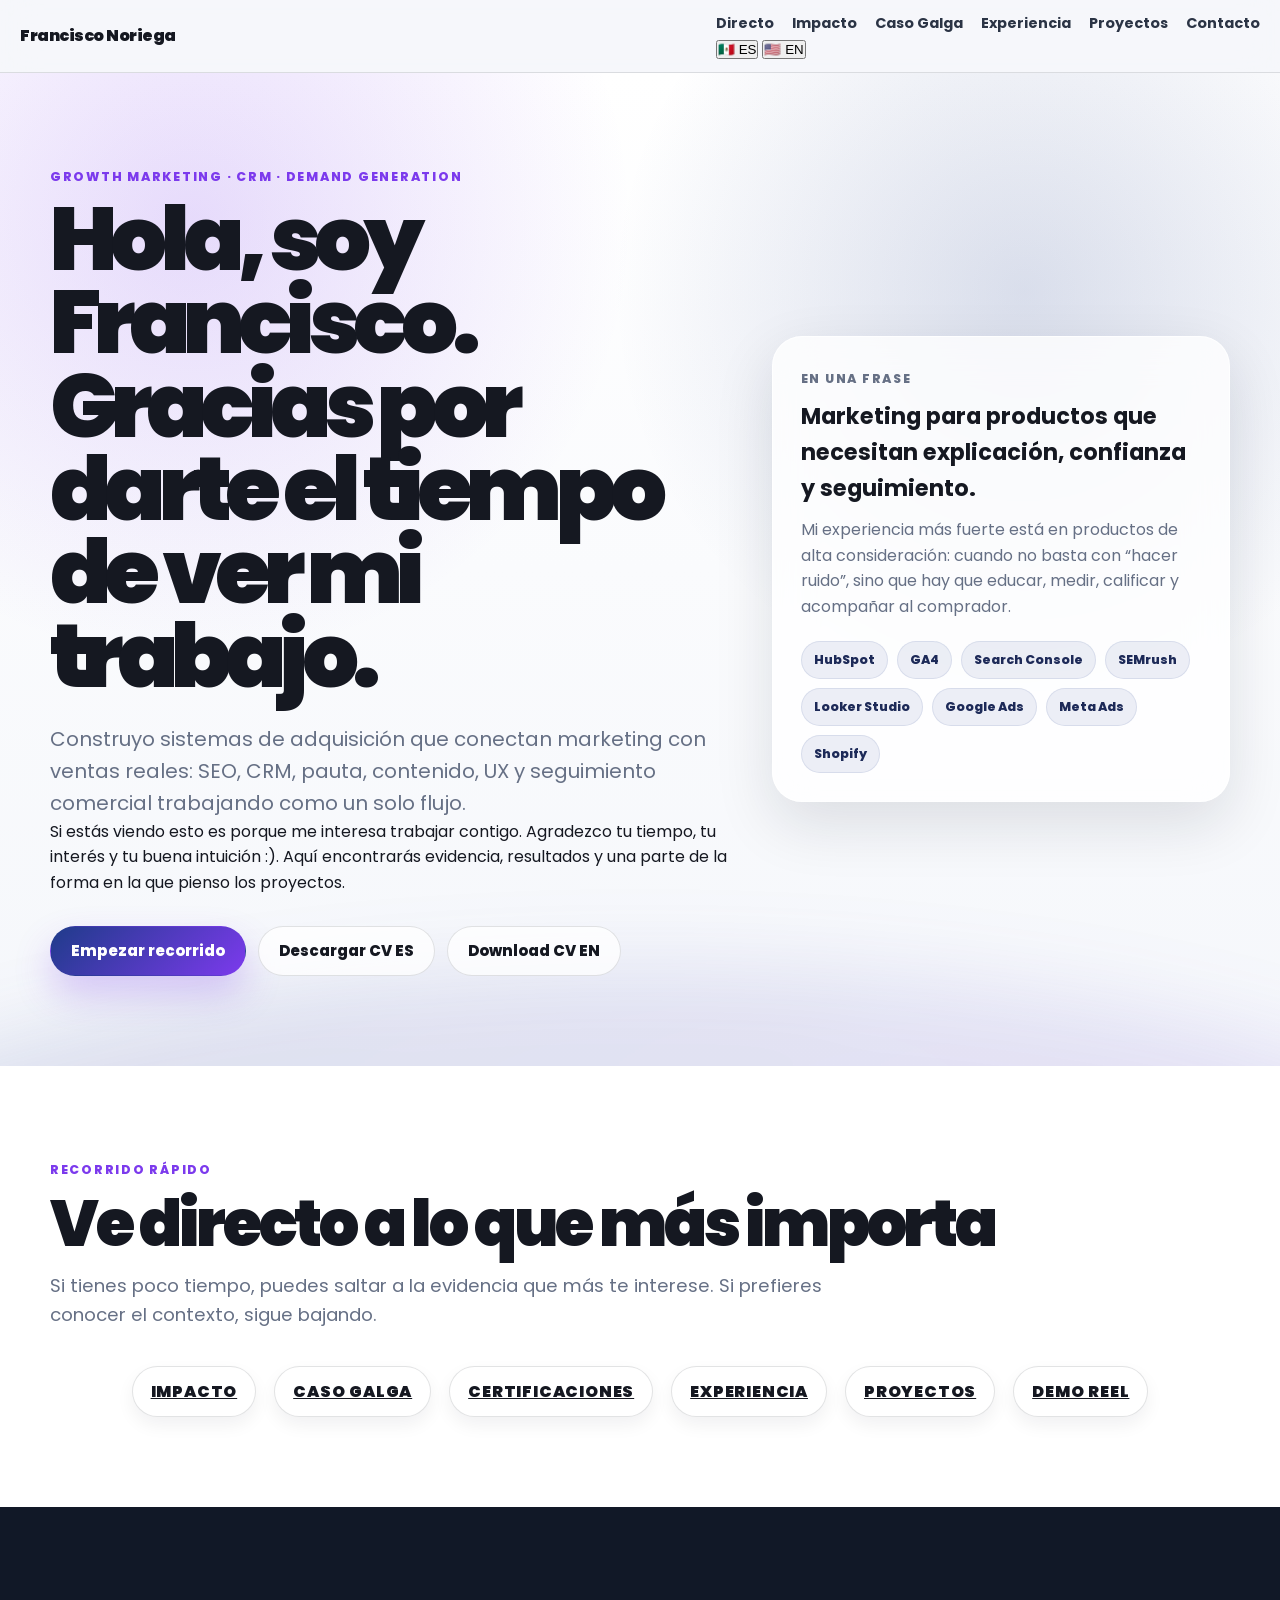
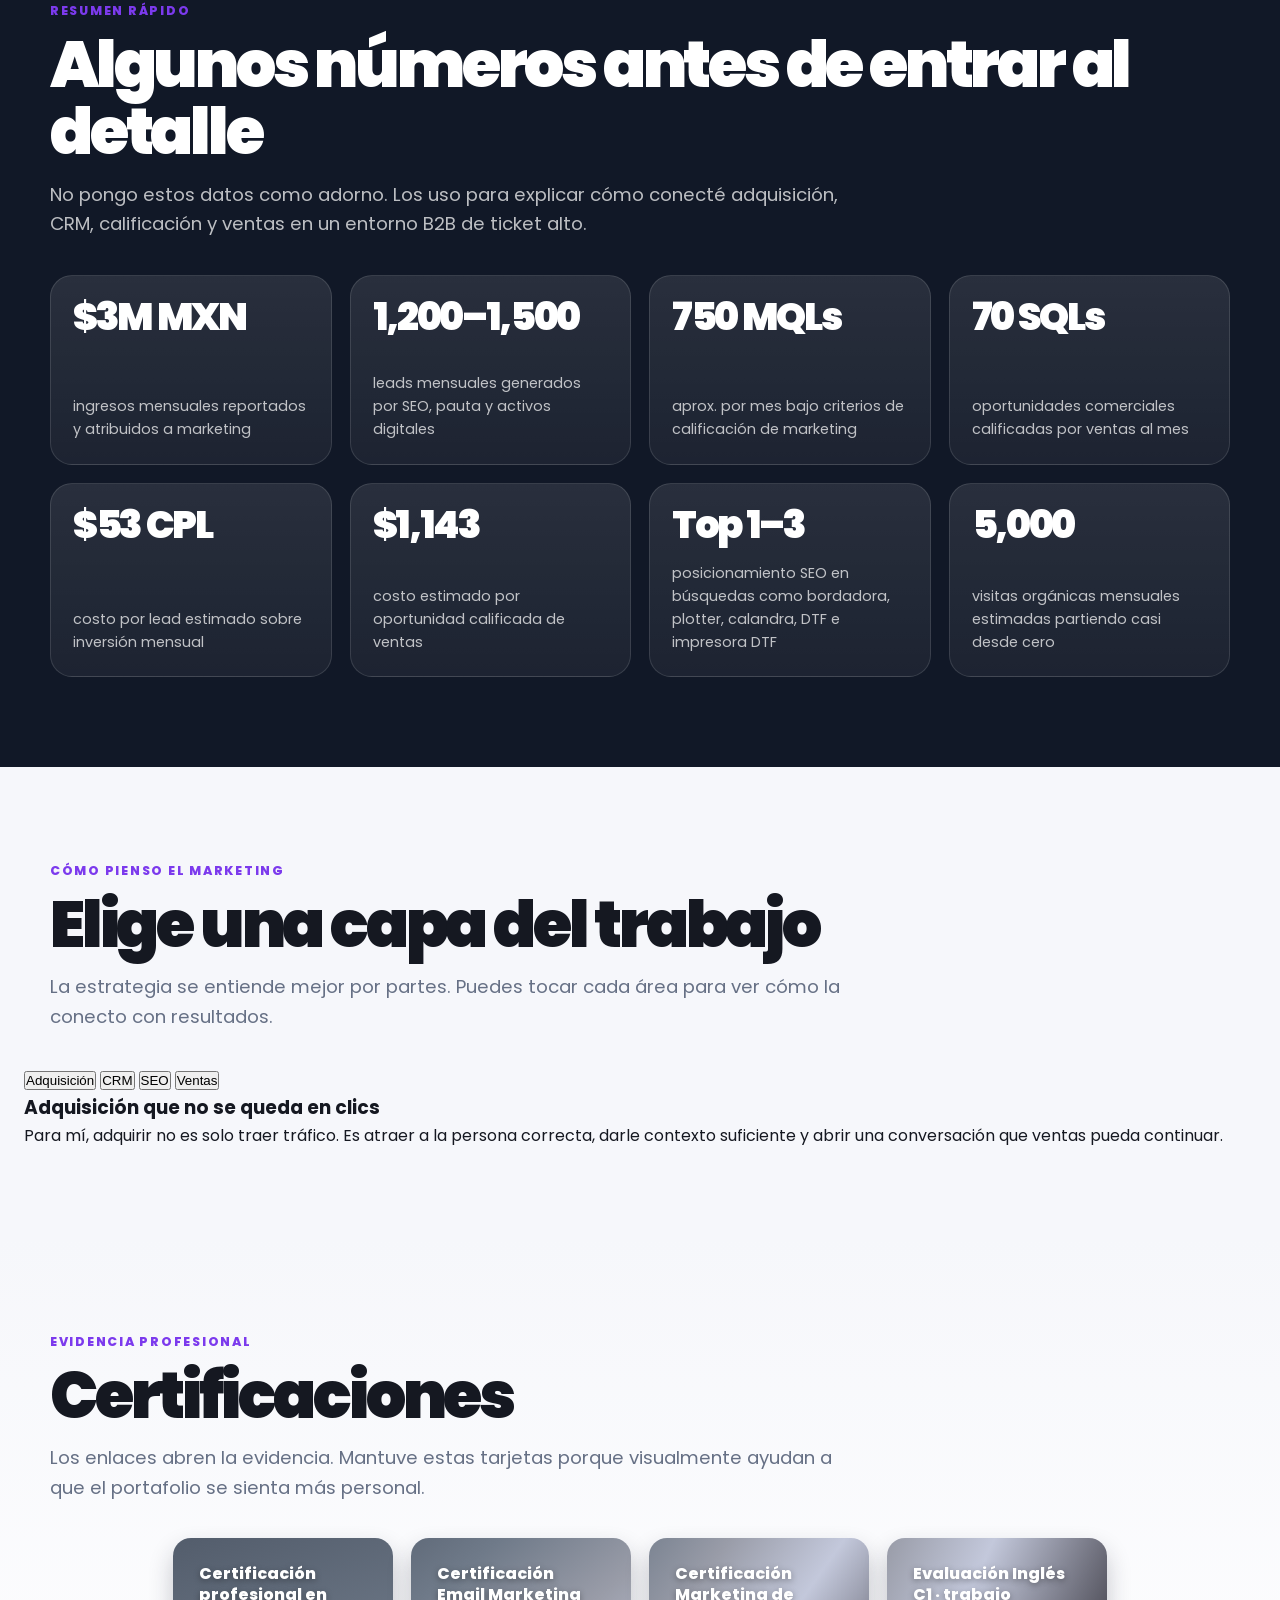
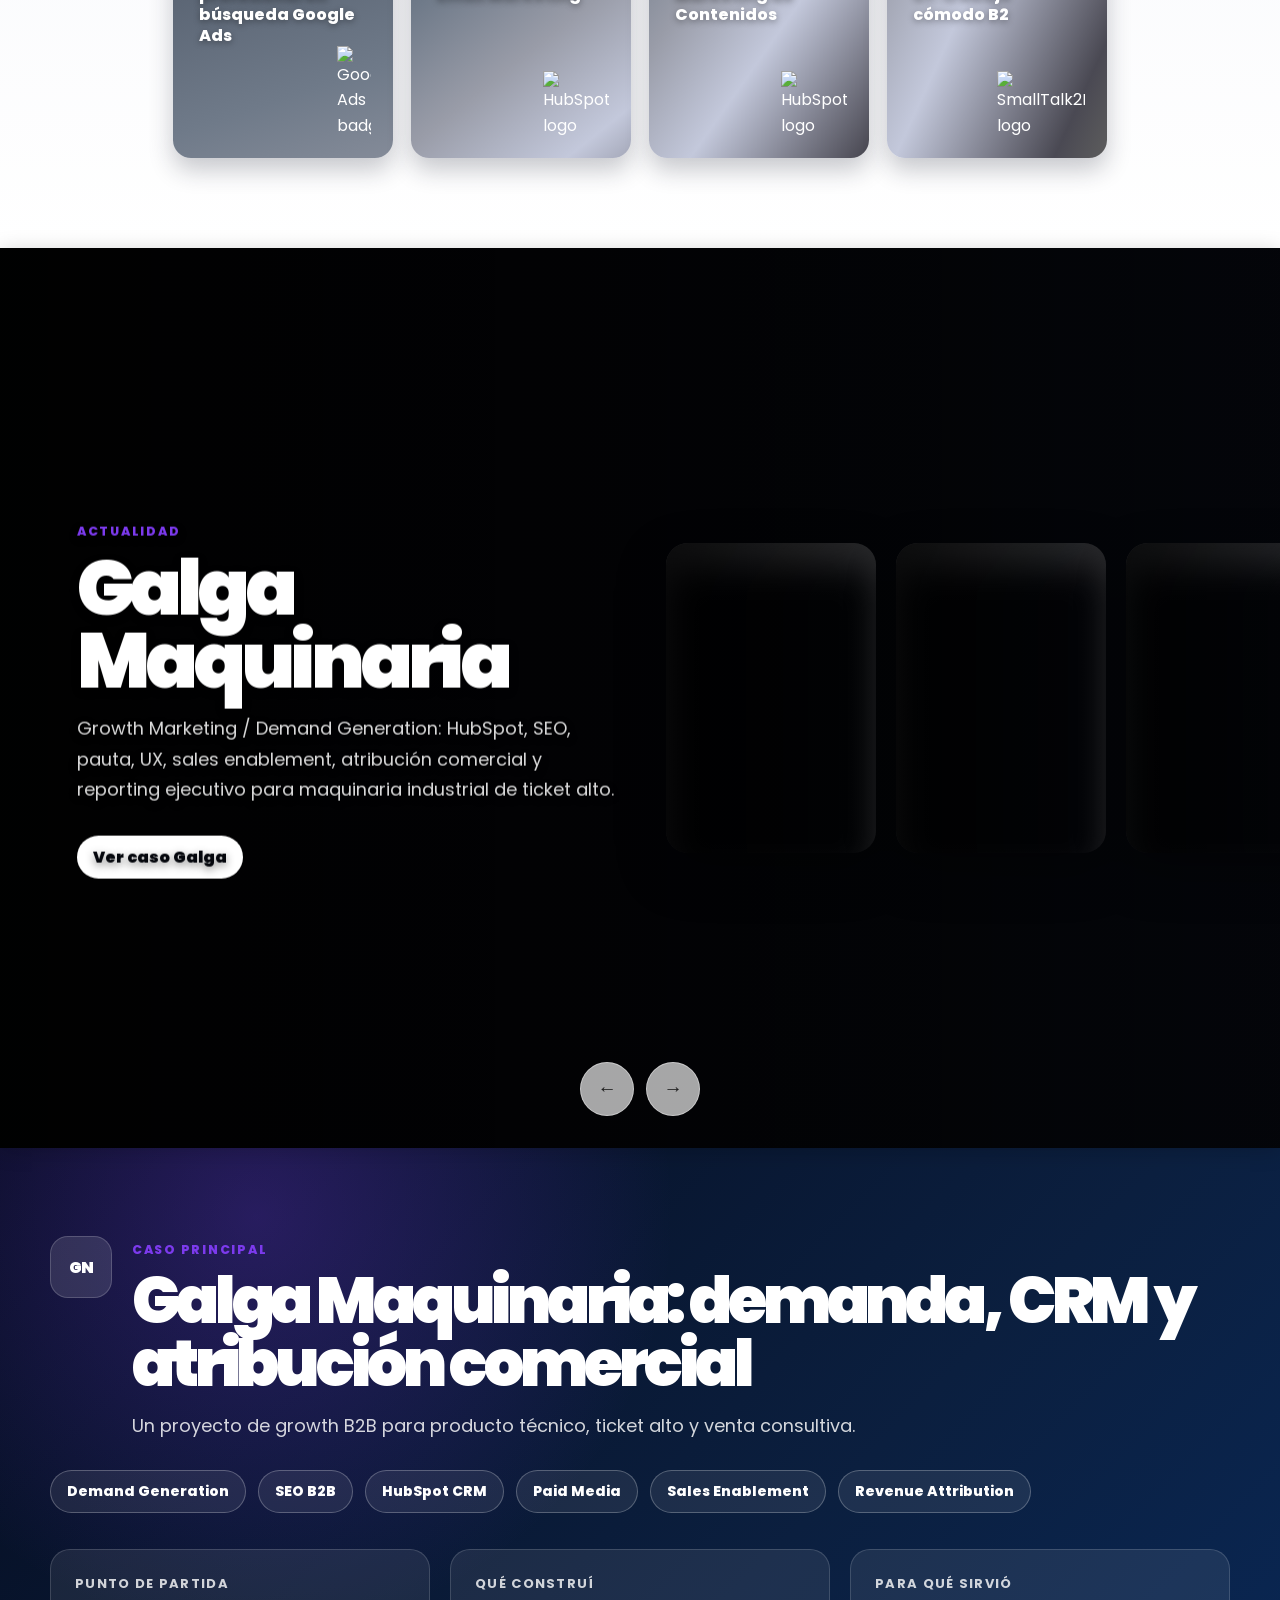
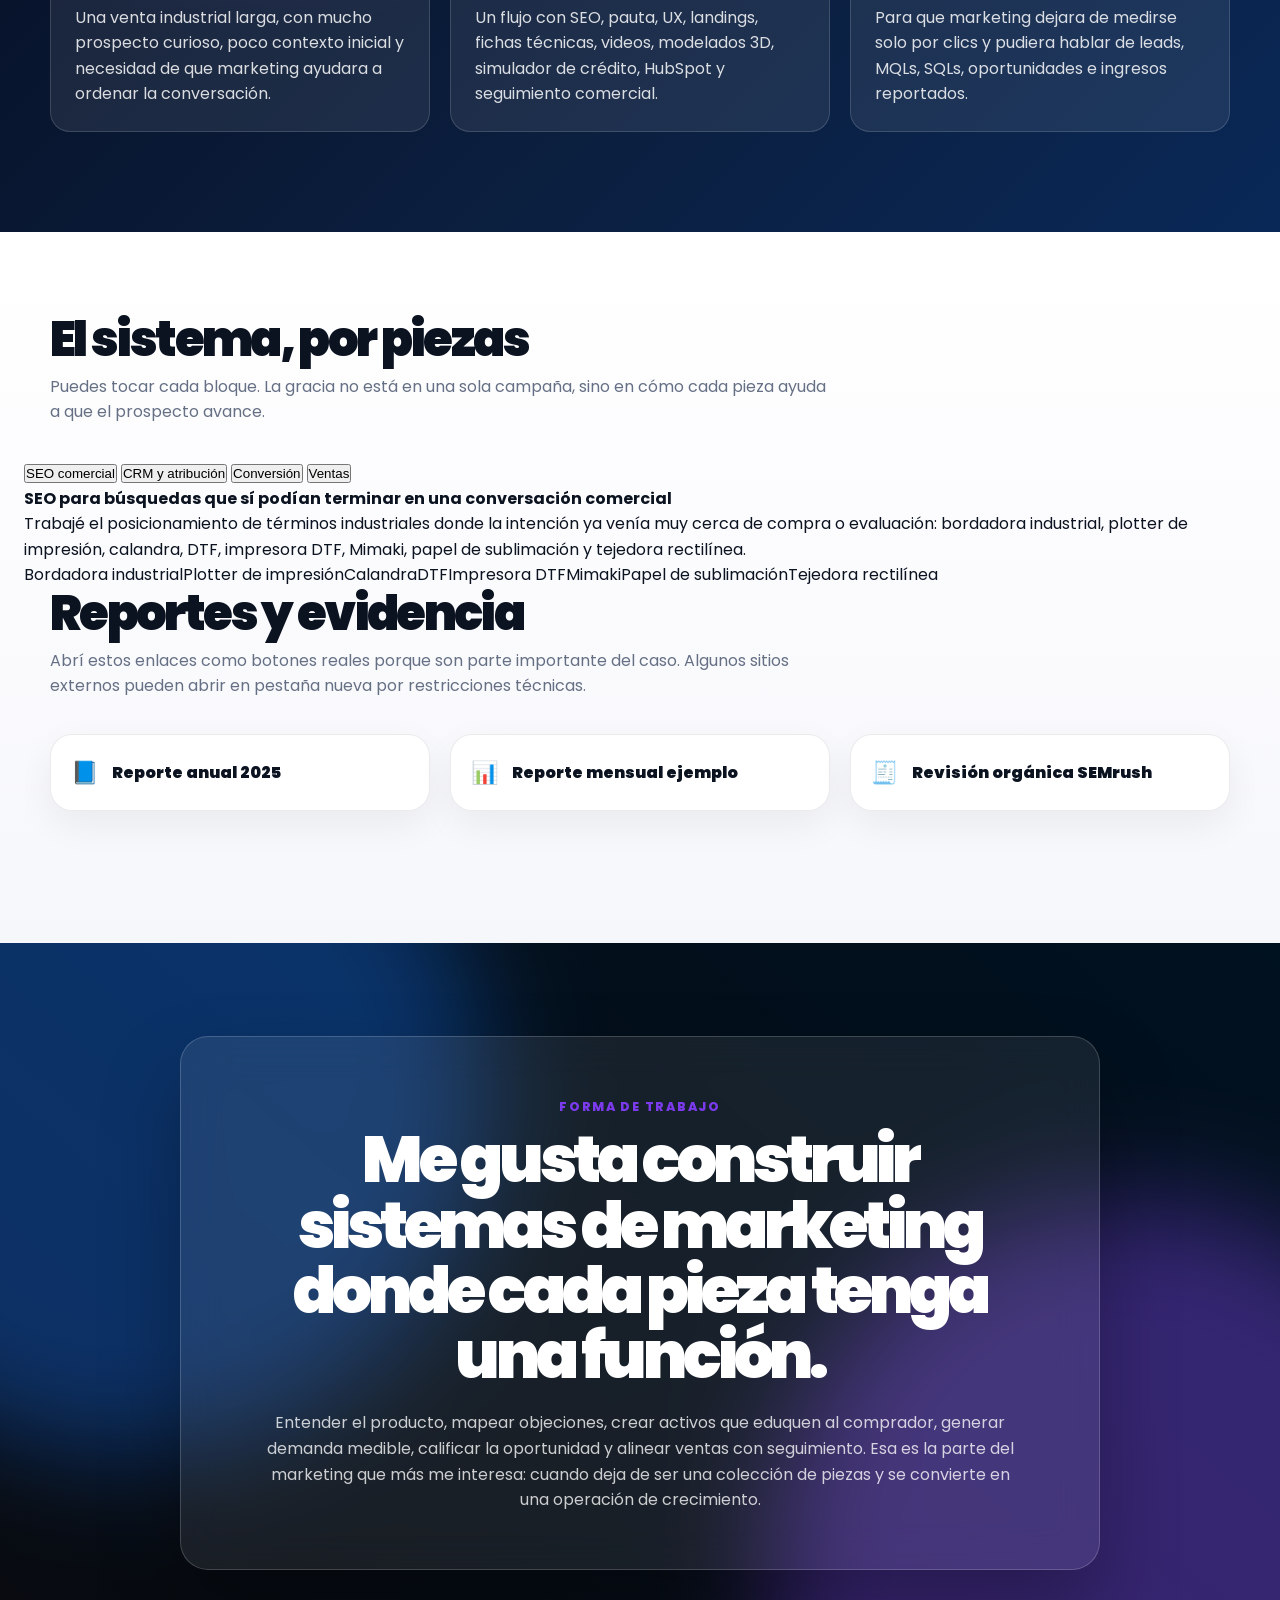
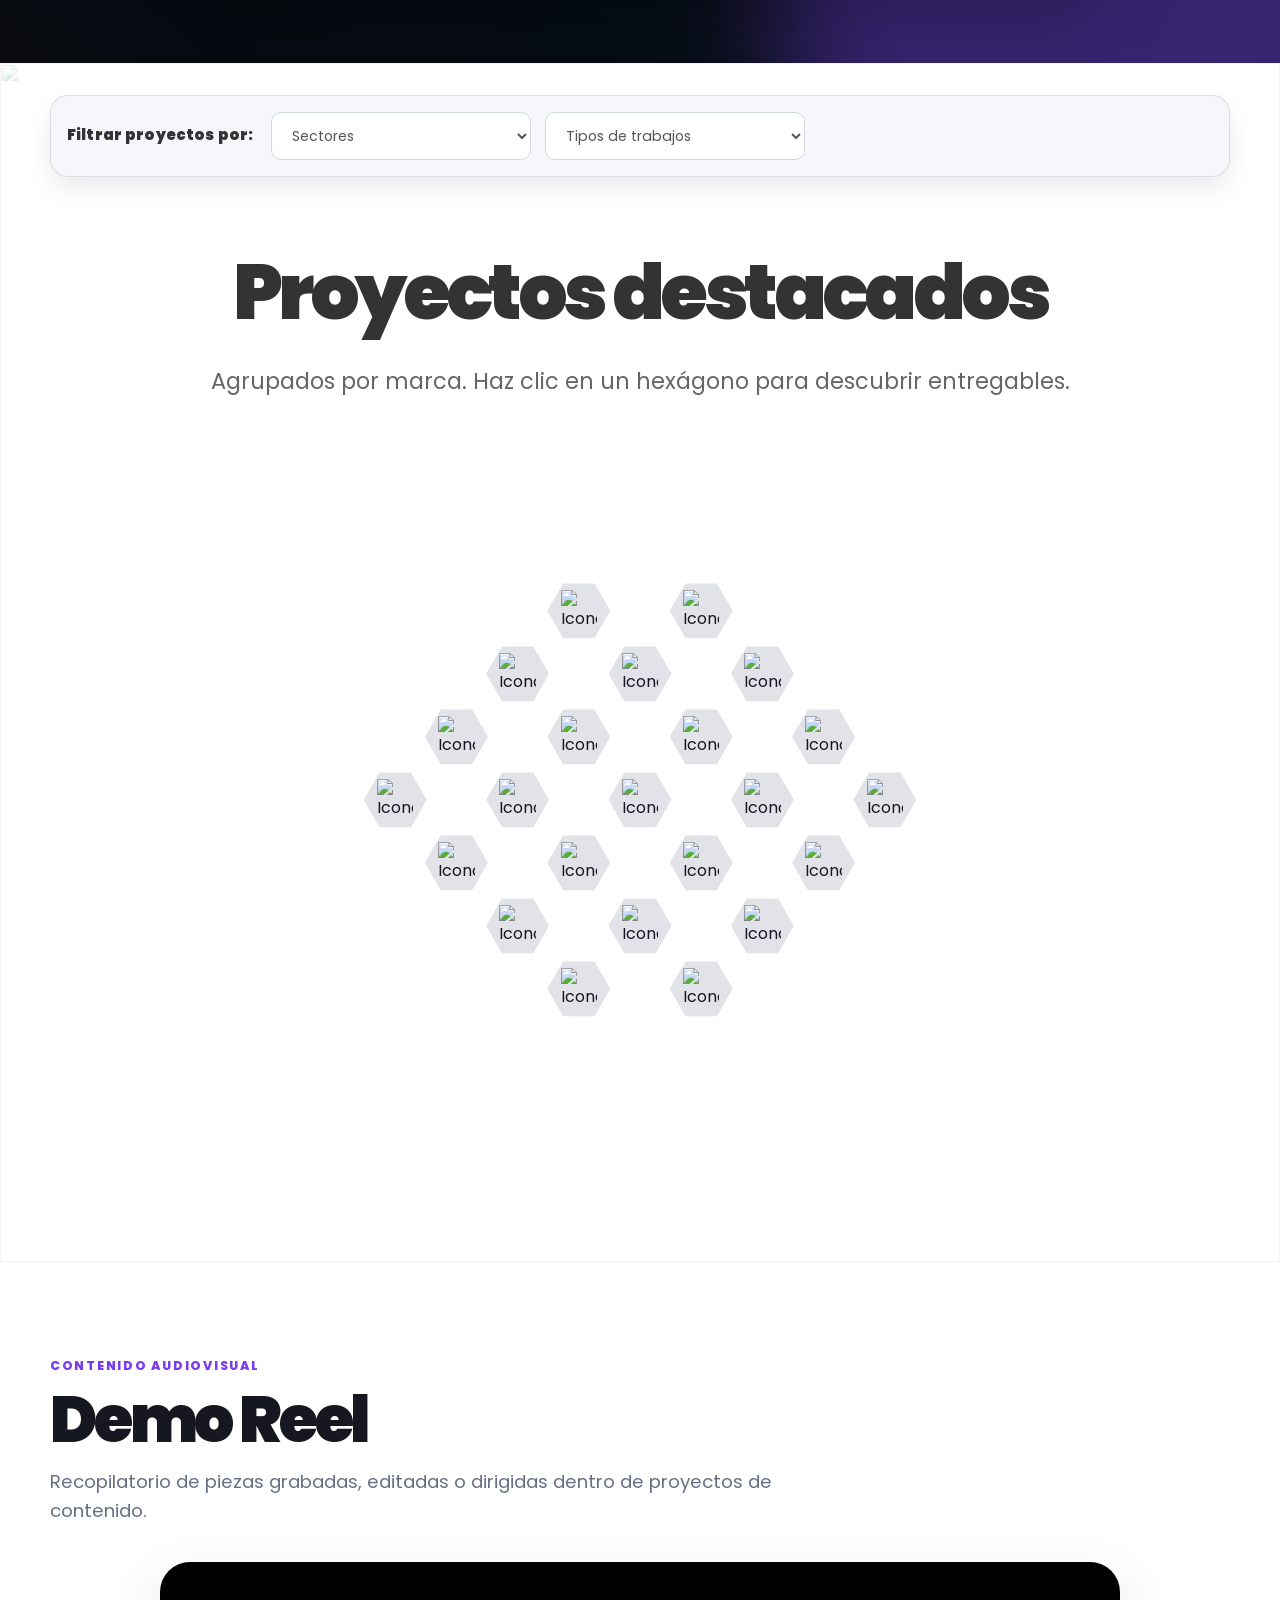
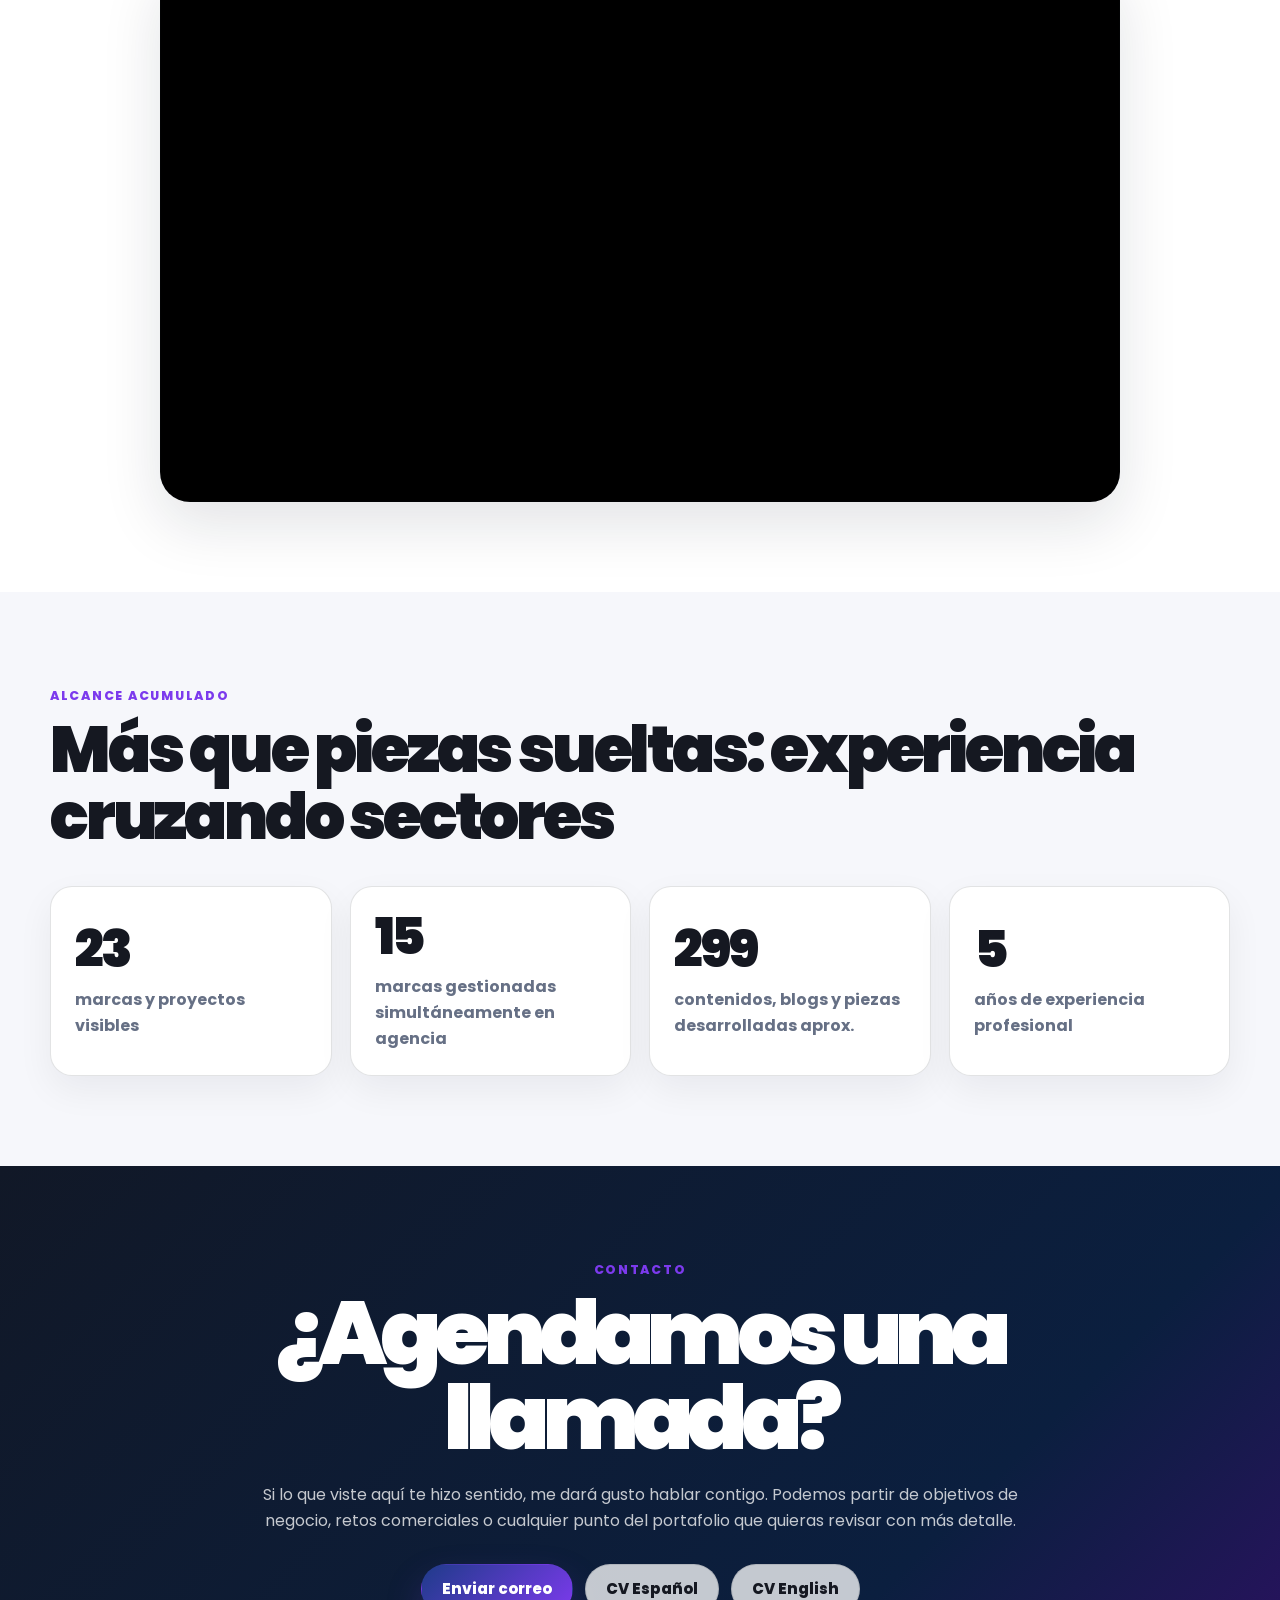
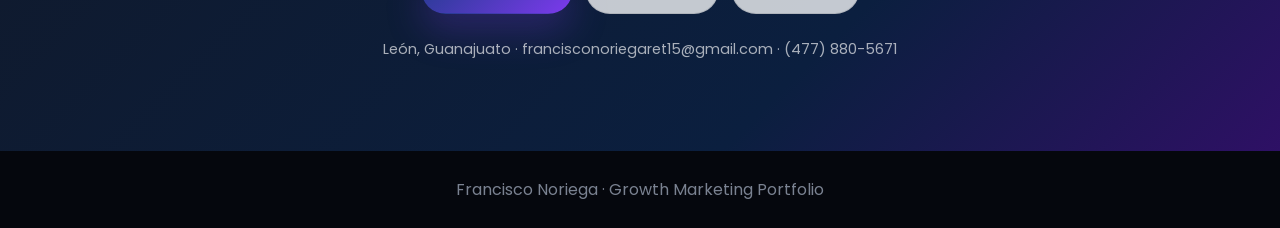
==== commit 6e1810ff: "Update index.html" ====
--- a/index.html
+++ b/index.html
@@ -3,7 +3,7 @@
 <head>
   <meta charset="UTF-8" />
   <meta name="viewport" content="width=device-width, initial-scale=1.0" />
-  <meta name="description" content="Portafolio profesional de Francisco Noriega: Growth Marketing, Demand Generation, SEO, CRM, HubSpot y Revenue Attribution." />
+  <meta name="description" content="Portafolio profesional de Francisco Noriega: Growth Marketing, CRM, SEO, Demand Generation y Revenue Attribution." />
   <meta name="theme-color" content="#111827" />
   <title>Francisco Noriega | Growth Marketing Portfolio</title>
   <link rel="preconnect" href="https://fonts.googleapis.com" />
@@ -15,16 +15,23 @@
   <header class="site-header" id="inicio">
     <nav class="nav" aria-label="Navegación principal">
       <a class="nav__brand" href="#inicio">Francisco Noriega</a>
-      <button class="nav__toggle" aria-label="Abrir menú" aria-expanded="false">
-        <span></span><span></span><span></span>
-      </button>
-      <ul class="nav__links">
-        <li><a href="#impacto">Impacto</a></li>
-        <li><a href="#caso-galga">Caso Galga</a></li>
-        <li><a href="#experiencia">Experiencia</a></li>
-        <li><a href="#seccion3">Proyectos</a></li>
-        <li><a href="#contacto">Contacto</a></li>
-      </ul>
+      <div class="nav__right">
+        <ul class="nav__links">
+          <li><a href="#directo" data-i18n="nav.direct">Directo</a></li>
+          <li><a href="#impacto" data-i18n="nav.impact">Impacto</a></li>
+          <li><a href="#caso-galga" data-i18n="nav.case">Caso Galga</a></li>
+          <li><a href="#experiencia" data-i18n="nav.experience">Experiencia</a></li>
+          <li><a href="#seccion3" data-i18n="nav.projects">Proyectos</a></li>
+          <li><a href="#contacto" data-i18n="nav.contact">Contacto</a></li>
+        </ul>
+        <div class="language-switch" aria-label="Language selector">
+          <button class="language-switch__btn" type="button" data-lang-button="es" aria-label="Ver en español"><span aria-hidden="true">🇲🇽</span> ES</button>
+          <button class="language-switch__btn" type="button" data-lang-button="en" aria-label="Read in English"><span aria-hidden="true">🇺🇸</span> EN</button>
+        </div>
+        <button class="nav__toggle" aria-label="Abrir menú" aria-expanded="false">
+          <span></span><span></span><span></span>
+        </button>
+      </div>
     </nav>
   </header>
 
@@ -32,85 +39,110 @@
     <section class="hero section-pad">
       <div class="hero__grid">
         <div class="hero__copy reveal">
-          <p class="eyebrow">Growth Marketing · Demand Generation · CRM</p>
-          <h1>Construyo sistemas de adquisición que conectan marketing con ventas reales.</h1>
-          <p class="hero__lead">
-            Soy Francisco Noriega, perfil de marketing orientado a crecimiento, SEO, CRM, automatización y atribución comercial. He trabajado en entornos B2B y B2C donde el reto no es solo generar atención, sino convertirla en oportunidades, pipeline e ingresos medibles.
+          <p class="eyebrow" data-i18n="hero.eyebrow">Growth Marketing · CRM · Demand Generation</p>
+          <h1 data-i18n="hero.title">Hola, soy Francisco. Gracias por darte el tiempo de ver mi trabajo.</h1>
+          <p class="hero__lead" data-i18n="hero.lead">
+            Construyo sistemas de adquisición que conectan marketing con ventas reales: SEO, CRM, pauta, contenido, UX y seguimiento comercial trabajando como un solo flujo.
           </p>
+          <div class="hello-note">
+            <p data-i18n="hero.note">
+              Si estás viendo esto es porque me interesa trabajar contigo. Agradezco tu tiempo, tu interés y tu buena intuición :). Aquí encontrarás evidencia, resultados y una parte de la forma en la que pienso los proyectos.
+            </p>
+          </div>
           <div class="hero__actions">
-            <a class="btn btn--primary" href="#caso-galga">Ver caso principal</a>
-            <a class="btn btn--ghost" href="assets/CV_Francisco_Noriega_ES.pdf" target="_blank" rel="noopener">Descargar CV ES</a>
-            <a class="btn btn--ghost" href="assets/CV_Francisco_Noriega_EN.pdf" target="_blank" rel="noopener">Download CV EN</a>
+            <a class="btn btn--primary" href="#directo" data-i18n="hero.cta1">Empezar recorrido</a>
+            <a class="btn btn--ghost" href="assets/CV_Francisco_Noriega_ES.pdf" target="_blank" rel="noopener" data-i18n="hero.cta2">Descargar CV ES</a>
+            <a class="btn btn--ghost" href="assets/CV_Francisco_Noriega_EN.pdf" target="_blank" rel="noopener" data-i18n="hero.cta3">Download CV EN</a>
           </div>
         </div>
         <aside class="hero__panel reveal" aria-label="Resumen de capacidades">
-          <h2>Especialidad</h2>
-          <p>Growth para productos de alta consideración: SEO, paid media, HubSpot, UX, contenido comercial y revenue attribution.</p>
-          <div class="stack-list">
+          <p class="eyebrow" data-i18n="hero.panelEyebrow">En una frase</p>
+          <h2 data-i18n="hero.panelTitle">Marketing para productos que necesitan explicación, confianza y seguimiento.</h2>
+          <p data-i18n="hero.panelText">Mi experiencia más fuerte está en productos de alta consideración: cuando no basta con “hacer ruido”, sino que hay que educar, medir, calificar y acompañar al comprador.</p>
+          <div class="stack-list" aria-label="Herramientas principales">
             <span>HubSpot</span><span>GA4</span><span>Search Console</span><span>SEMrush</span><span>Looker Studio</span><span>Google Ads</span><span>Meta Ads</span><span>Shopify</span>
           </div>
         </aside>
       </div>
     </section>
 
+    <section class="jump section-pad" id="directo">
+      <div class="section-head reveal">
+        <p class="eyebrow" data-i18n="jump.eyebrow">Recorrido rápido</p>
+        <h2 data-i18n="jump.title">Ve directo a lo que más importa</h2>
+        <p data-i18n="jump.text">Si tienes poco tiempo, puedes saltar a la evidencia que más te interese. Si prefieres conocer el contexto, sigue bajando.</p>
+      </div>
+      <div class="button-container reveal">
+        <a class="button" href="#impacto" data-i18n="jump.impact">Impacto</a>
+        <a class="button" href="#caso-galga" data-i18n="jump.galga">Caso Galga</a>
+        <a class="button" href="#certificaciones" data-i18n="jump.certs">Certificaciones</a>
+        <a class="button" href="#experiencia" data-i18n="jump.exp">Experiencia</a>
+        <a class="button" href="#seccion3" data-i18n="jump.projects">Proyectos</a>
+        <a class="button" href="#seccion5" data-i18n="jump.reel">Demo Reel</a>
+      </div>
+    </section>
+
     <section class="impact section-pad" id="impacto">
       <div class="section-head reveal">
-        <p class="eyebrow">Resultados destacados</p>
-        <h2>Lo que debe entender un reclutador en 20 segundos</h2>
-        <p>Estas cifras resumen mi caso más fuerte: generación de demanda, atribución en CRM y contribución a ventas de ticket alto.</p>
+        <p class="eyebrow" data-i18n="impact.eyebrow">Resumen rápido</p>
+        <h2 data-i18n="impact.title">Algunos números antes de entrar al detalle</h2>
+        <p data-i18n="impact.text">No pongo estos datos como adorno. Los uso para explicar cómo conecté adquisición, CRM, calificación y ventas en un entorno B2B de ticket alto.</p>
       </div>
       <div class="metric-grid reveal">
-        <article class="metric-card"><strong>$3M MXN</strong><span>ingresos mensuales reportados y atribuidos a marketing</span></article>
-        <article class="metric-card"><strong>1,200–1,500</strong><span>leads mensuales generados por SEO, ads y activos digitales</span></article>
-        <article class="metric-card"><strong>750 MQLs</strong><span>aprox. por mes bajo criterios de calificación de marketing</span></article>
-        <article class="metric-card"><strong>70 SQLs</strong><span>oportunidades comerciales calificadas por ventas al mes</span></article>
-        <article class="metric-card"><strong>10 ventas</strong><span>cierres mensuales aproximados con ticket promedio de $300,000 MXN</span></article>
-        <article class="metric-card"><strong>$53 CPL</strong><span>costo por lead estimado sobre inversión mensual</span></article>
-        <article class="metric-card"><strong>$8,000 CAC</strong><span>costo de adquisición estimado por cliente cerrado</span></article>
-        <article class="metric-card"><strong>Top 1–3</strong><span>posicionamiento SEO en búsquedas industriales de intención comercial</span></article>
-      </div>
-    </section>
-
-    <section class="jump section-pad">
-      <div class="section-head reveal">
-        <p class="eyebrow">Recorrido rápido</p>
-        <h2>Ve directo a lo que más importa</h2>
-      </div>
-      <div class="button-container reveal">
-        <button class="button" onclick="window.location.href='#certificaciones'">Certificaciones</button>
-        <button class="button" onclick="window.location.href='#experiencia'">Experiencia</button>
-        <button class="button" onclick="window.location.href='#caso-galga'">Caso Galga</button>
-        <button class="button" onclick="window.location.href='#seccion3'">Proyectos</button>
-        <button class="button" onclick="window.location.href='#seccion5'">Demo Reel</button>
-        <button class="button" onclick="window.location.href='#contacto'">Contacto</button>
+        <article class="metric-card"><strong>$3M MXN</strong><span data-i18n="metric.revenue">ingresos mensuales reportados y atribuidos a marketing</span></article>
+        <article class="metric-card"><strong>1,200–1,500</strong><span data-i18n="metric.leads">leads mensuales generados por SEO, pauta y activos digitales</span></article>
+        <article class="metric-card"><strong>750 MQLs</strong><span data-i18n="metric.mql">aprox. por mes bajo criterios de calificación de marketing</span></article>
+        <article class="metric-card"><strong>70 SQLs</strong><span data-i18n="metric.sql">oportunidades comerciales calificadas por ventas al mes</span></article>
+        <article class="metric-card"><strong>$53 CPL</strong><span data-i18n="metric.cpl">costo por lead estimado sobre inversión mensual</span></article>
+        <article class="metric-card"><strong>$1,143</strong><span data-i18n="metric.cpo">costo estimado por oportunidad calificada de ventas</span></article>
+        <article class="metric-card"><strong>Top 1–3</strong><span data-i18n="metric.top">posicionamiento SEO en búsquedas como bordadora, plotter, calandra, DTF e impresora DTF</span></article>
+        <article class="metric-card"><strong>5,000</strong><span data-i18n="metric.organic">visitas orgánicas mensuales estimadas partiendo casi desde cero</span></article>
+      </div>
+    </section>
+
+    <section class="discovery section-pad" id="enfoque">
+      <div class="section-head reveal">
+        <p class="eyebrow" data-i18n="discovery.eyebrow">Cómo pienso el marketing</p>
+        <h2 data-i18n="discovery.title">Elige una capa del trabajo</h2>
+        <p data-i18n="discovery.text">La estrategia se entiende mejor por partes. Puedes tocar cada área para ver cómo la conecto con resultados.</p>
+      </div>
+      <div class="discovery__grid reveal" role="tablist" aria-label="Capas de marketing">
+        <button class="discovery__tab is-active" type="button" data-discovery-tab="acquisition" data-i18n="discovery.tab1">Adquisición</button>
+        <button class="discovery__tab" type="button" data-discovery-tab="crm" data-i18n="discovery.tab2">CRM</button>
+        <button class="discovery__tab" type="button" data-discovery-tab="seo" data-i18n="discovery.tab3">SEO</button>
+        <button class="discovery__tab" type="button" data-discovery-tab="sales" data-i18n="discovery.tab4">Ventas</button>
+      </div>
+      <div class="discovery__panel reveal">
+        <h3 data-discovery-title data-i18n="discovery.acquisitionTitle">Adquisición que no se queda en clics</h3>
+        <p data-discovery-text data-i18n="discovery.acquisitionText">Para mí, adquirir no es solo traer tráfico. Es atraer a la persona correcta, darle contexto suficiente y abrir una conversación que ventas pueda continuar.</p>
       </div>
     </section>
 
     <section class="seccion2-3 section-pad" id="certificaciones">
       <div class="section-head reveal">
-        <p class="eyebrow">Evidencia profesional</p>
-        <h2>Certificaciones</h2>
-        <p>Tarjetas con el efecto original preservado; los enlaces abren la evidencia.</p>
+        <p class="eyebrow" data-i18n="cert.eyebrow">Evidencia profesional</p>
+        <h2 data-i18n="cert.title">Certificaciones</h2>
+        <p data-i18n="cert.text">Los enlaces abren la evidencia. Mantuve estas tarjetas porque visualmente ayudan a que el portafolio se sienta más personal.</p>
       </div>
       <div class="button-container reveal">
         <a href="https://skillshop.credential.net/c46cc691-19b3-4d85-ac1d-8e1cd058ee31#acc.vC9GneV1" data-shiny-button class="shiny-button enlace1" target="_blank" rel="noopener">
           <img src="https://raw.githubusercontent.com/Fran15711/prueba1/refs/heads/main/search%2Bprofessionals%2Bbadge-640w.png" class="button-image" alt="Google Ads badge">
-          <p>Google Ads Search Certification</p>
+          <p data-i18n="cert.google">Certificación profesional en búsqueda Google Ads</p>
           <canvas></canvas>
         </a>
         <a href="https://app.hubspot.com/academy/achievements/y91wzc6k/es/1/francisco-noriega/certificacion-de-email-marketing" data-shiny-button class="shiny-button enlace2" target="_blank" rel="noopener">
           <img src="https://raw.githubusercontent.com/Fran15711/prueba1/refs/heads/main/HubSpot-Logo.png" class="button-image" alt="HubSpot logo">
-          <p>Email Marketing Certification</p>
+          <p data-i18n="cert.email">Certificación Email Marketing</p>
           <canvas></canvas>
         </a>
         <a href="https://app.hubspot.com/academy/achievements/pdkr328w/es/1/francisco-noriega/marketing-de-contenidos" data-shiny-button class="shiny-button enlace3" target="_blank" rel="noopener">
           <img src="https://raw.githubusercontent.com/Fran15711/prueba1/refs/heads/main/HubSpot-Logo.png" class="button-image" alt="HubSpot logo">
-          <p>Content Marketing Certification</p>
+          <p data-i18n="cert.content">Certificación Marketing de Contenidos</p>
           <canvas></canvas>
         </a>
         <a href="https://app.smalltalk2.me/cert/7ba3ea7f" data-shiny-button class="shiny-button enlace4" target="_blank" rel="noopener">
           <img src="https://raw.githubusercontent.com/Fran15711/prueba1/refs/heads/main/samlltalk2me.png" class="button-image" alt="SmallTalk2Me logo">
-          <p>English assessment C1 · working level B2</p>
+          <p data-i18n="cert.english">Evaluación Inglés C1 · trabajo cómodo B2</p>
           <canvas></canvas>
         </a>
       </div>
@@ -120,41 +152,41 @@
       <ul class="slider">
         <li class="item" style="background-image: url('https://raw.githubusercontent.com/Fran15711/backgroundsseccion3/refs/heads/main/negro.jpg')">
           <div class="content">
-            <p class="eyebrow">Experiencia profesional</p>
-            <h2 class="title">De contenido a revenue</h2>
-            <p class="description">He trabajado en marketing digital, SEO, CRM, campañas, contenido comercial y sistemas de generación de demanda. Esta sección resume la evolución del perfil.</p>
+            <p class="eyebrow" data-i18n="exp.eyebrow">Experiencia profesional</p>
+            <h2 class="title" data-i18n="exp.title0">De contenido a revenue</h2>
+            <p class="description" data-i18n="exp.text0">Mi trayectoria empezó cerca del contenido y fue moviéndose hacia sistemas de adquisición, CRM, medición y crecimiento comercial.</p>
           </div>
         </li>
         <li class="item" style="background-image: url('https://raw.githubusercontent.com/Fran15711/backgroundsseccion3/refs/heads/main/negro.jpg')">
           <div class="content">
-            <p class="eyebrow">Actualidad</p>
+            <p class="eyebrow" data-i18n="exp.current">Actualidad</p>
             <h2 class="title">Galga Maquinaria</h2>
-            <p class="description">Growth Marketing / Demand Generation: HubSpot, SEO, ads, UX, sales enablement, atribución comercial y reporting ejecutivo para maquinaria industrial de ticket alto.</p>
-            <a href="#caso-galga" class="btn-recomendacion">Ver caso Galga</a>
+            <p class="description" data-i18n="exp.galga">Growth Marketing / Demand Generation: HubSpot, SEO, pauta, UX, sales enablement, atribución comercial y reporting ejecutivo para maquinaria industrial de ticket alto.</p>
+            <a href="#caso-galga" class="btn-recomendacion" data-i18n="exp.galgaBtn">Ver caso Galga</a>
           </div>
         </li>
         <li class="item" style="background-image: url('https://raw.githubusercontent.com/Fran15711/backgroundsseccion3/refs/heads/main/evaback2.jpg')">
           <div class="content">
             <p class="eyebrow">2023–2024</p>
             <h2 class="title">Evacolors</h2>
-            <p class="description">Contenido técnico B2B, SEO, email marketing, materiales comerciales y educación del comprador para una empresa fabricante de Crosslink Foam.</p>
-            <a href="https://fran15711.github.io/cartarecomendacionevacolors/" class="btn-recomendacion" onclick="openPopup(event, this.href)">Carta de recomendación</a>
+            <p class="description" data-i18n="exp.eva">Contenido técnico B2B, SEO, email marketing, materiales comerciales y educación del comprador para una empresa fabricante de Crosslink Foam.</p>
+            <a href="https://fran15711.github.io/cartarecomendacionevacolors/" class="btn-recomendacion" onclick="openPopup(event, this.href)" data-i18n="exp.letter">Carta de recomendación</a>
           </div>
         </li>
         <li class="item" style="background-image: url('https://raw.githubusercontent.com/Fran15711/backgroundsseccion3/refs/heads/main/mercaback.jpg')">
           <div class="content">
             <p class="eyebrow">2022–2023</p>
             <h2 class="title">Mercadoctor</h2>
-            <p class="description">Estrategias de contenido para 15+ marcas, SEO, branding, guiones, reportes de KPIs, procesos creativos y capacitación interna.</p>
-            <a href="https://fran15711.github.io/cartarecomendacionmdr/" class="btn-recomendacion" onclick="openPopup(event, this.href)">Carta de recomendación</a>
+            <p class="description" data-i18n="exp.mdr">Estrategias de contenido para 15+ marcas, SEO, branding, guiones, reportes de KPIs, procesos creativos y capacitación interna.</p>
+            <a href="https://fran15711.github.io/cartarecomendacionmdr/" class="btn-recomendacion" onclick="openPopup(event, this.href)" data-i18n="exp.letter">Carta de recomendación</a>
           </div>
         </li>
         <li class="item" style="background-image: url('https://raw.githubusercontent.com/Fran15711/backgroundsseccion3/refs/heads/main/mex7back2.jpg')">
           <div class="content">
             <p class="eyebrow">2020–2022</p>
             <h2 class="title">Mex7 Boots</h2>
-            <p class="description">Marketing para marca de calzado: branding, redes, Shopify, contenido, campañas, ferias, lanzamientos y prospección de clientes.</p>
-            <a href="https://fran15711.github.io/cartasrecomendacion/" class="btn-recomendacion" onclick="openPopup(event, this.href)">Carta de recomendación</a>
+            <p class="description" data-i18n="exp.mex7">Marketing para marca de calzado: branding, redes, Shopify, contenido, campañas, ferias, lanzamientos y prospección de clientes.</p>
+            <a href="https://fran15711.github.io/cartasrecomendacion/" class="btn-recomendacion" onclick="openPopup(event, this.href)" data-i18n="exp.letter">Carta de recomendación</a>
           </div>
         </li>
       </ul>
@@ -170,9 +202,9 @@
           <div class="galgaX__brand reveal">
             <div class="galgaX__logoWrap">GN</div>
             <div class="galgaX__brandText">
-              <p class="eyebrow">Caso principal</p>
-              <h2 class="galgaX__title">Galga Maquinaria: sistema de demanda, CRM y atribución comercial</h2>
-              <p class="galgaX__subtitle">Un proyecto de growth B2B para producto técnico, ticket alto y venta consultiva.</p>
+              <p class="eyebrow" data-i18n="galga.eyebrow">Caso principal</p>
+              <h2 class="galgaX__title" data-i18n="galga.title">Galga Maquinaria: demanda, CRM y atribución comercial</h2>
+              <p class="galgaX__subtitle" data-i18n="galga.subtitle">Un proyecto de growth B2B para producto técnico, ticket alto y venta consultiva.</p>
             </div>
           </div>
 
@@ -187,16 +219,16 @@
 
           <div class="galgaX__cards reveal">
             <article class="galgaX__card">
-              <h3>Problema</h3>
-              <p>Venta de maquinaria industrial con ciclos largos, prospectos poco educados y necesidad de ordenar la generación de demanda.</p>
+              <h3 data-i18n="galga.card1Title">Punto de partida</h3>
+              <p data-i18n="galga.card1Text">Una venta industrial larga, con mucho prospecto curioso, poco contexto inicial y necesidad de que marketing ayudara a ordenar la conversación.</p>
             </article>
             <article class="galgaX__card">
-              <h3>Sistema construido</h3>
-              <p>SEO, campañas, UX, landings, fichas técnicas, videos, modelados 3D, simulador de crédito, HubSpot y seguimiento comercial.</p>
+              <h3 data-i18n="galga.card2Title">Qué construí</h3>
+              <p data-i18n="galga.card2Text">Un flujo con SEO, pauta, UX, landings, fichas técnicas, videos, modelados 3D, simulador de crédito, HubSpot y seguimiento comercial.</p>
             </article>
             <article class="galgaX__card">
-              <h3>Resultado</h3>
-              <p>Marketing conectado con leads, MQLs, SQLs, cierres, CAC, CPL e ingresos reportados en CRM.</p>
+              <h3 data-i18n="galga.card3Title">Para qué sirvió</h3>
+              <p data-i18n="galga.card3Text">Para que marketing dejara de medirse solo por clics y pudiera hablar de leads, MQLs, SQLs, oportunidades e ingresos reportados.</p>
             </article>
           </div>
         </div>
@@ -204,100 +236,96 @@
 
       <div class="galgaX__content">
         <div class="galgaX__sectionHead reveal">
-          <h3 class="galgaX__h3">KPIs defendibles</h3>
-          <p class="galgaX__p">Cifras aproximadas de promedio/mejores periodos mensuales, calculadas con inversión, leads y ventas reportadas.</p>
-        </div>
-
-        <div class="galgaX__kpis reveal">
-          <div class="galgaX__kpi"><div class="galgaX__kpiTop"><span class="galgaX__kpiLabel">Ingresos atribuidos</span><span class="galgaX__kpiChip">CRM</span></div><div class="galgaX__kpiValue"><span class="galgaX__count" data-to="3000000" data-format="currency" data-currency="MXN" data-compact="1">0</span></div><div class="galgaX__bar" data-bar="88"><span></span></div></div>
-          <div class="galgaX__kpi"><div class="galgaX__kpiTop"><span class="galgaX__kpiLabel">Leads/mes</span><span class="galgaX__kpiChip">Adquisición</span></div><div class="galgaX__kpiValue"><span class="galgaX__count" data-to="1500" data-format="number">0</span></div><div class="galgaX__bar" data-bar="82"><span></span></div></div>
-          <div class="galgaX__kpi"><div class="galgaX__kpiTop"><span class="galgaX__kpiLabel">SQLs/mes</span><span class="galgaX__kpiChip">Ventas</span></div><div class="galgaX__kpiValue"><span class="galgaX__count" data-to="70" data-format="number">0</span></div><div class="galgaX__bar" data-bar="58"><span></span></div></div>
-          <div class="galgaX__kpi"><div class="galgaX__kpiTop"><span class="galgaX__kpiLabel">Cierres/mes</span><span class="galgaX__kpiChip">Revenue</span></div><div class="galgaX__kpiValue"><span class="galgaX__count" data-to="10" data-format="number">0</span></div><div class="galgaX__bar" data-bar="45"><span></span></div></div>
-          <div class="galgaX__kpi"><div class="galgaX__kpiTop"><span class="galgaX__kpiLabel">CPL estimado</span><span class="galgaX__kpiChip">Costo</span></div><div class="galgaX__kpiValue"><span class="galgaX__count" data-to="53" data-format="currency" data-currency="MXN">0</span></div><div class="galgaX__bar" data-bar="76"><span></span></div></div>
-          <div class="galgaX__kpi"><div class="galgaX__kpiTop"><span class="galgaX__kpiLabel">CAC estimado</span><span class="galgaX__kpiChip">Costo</span></div><div class="galgaX__kpiValue"><span class="galgaX__count" data-to="8000" data-format="currency" data-currency="MXN">0</span></div><div class="galgaX__bar" data-bar="67"><span></span></div></div>
-          <div class="galgaX__kpi"><div class="galgaX__kpiTop"><span class="galgaX__kpiLabel">Tráfico orgánico</span><span class="galgaX__kpiChip">SEO</span></div><div class="galgaX__kpiValue"><span class="galgaX__count" data-to="5000" data-format="number">0</span></div><div class="galgaX__bar" data-bar="72"><span></span></div></div>
-          <div class="galgaX__kpi"><div class="galgaX__kpiTop"><span class="galgaX__kpiLabel">Ticket promedio</span><span class="galgaX__kpiChip">Ventas</span></div><div class="galgaX__kpiValue"><span class="galgaX__count" data-to="300000" data-format="currency" data-currency="MXN" data-compact="1">0</span></div><div class="galgaX__bar" data-bar="80"><span></span></div></div>
-        </div>
-
-        <div class="galgaX__sectionHead reveal" style="margin-top:40px;">
-          <h3 class="galgaX__h3">Reportes y evidencia</h3>
-          <p class="galgaX__p">Evidencia pública o navegable del trabajo realizado. Algunos enlaces externos pueden abrir fuera del portafolio por restricciones del sitio destino.</p>
+          <h3 class="galgaX__h3" data-i18n="galga.systemTitle">El sistema, por piezas</h3>
+          <p class="galgaX__p" data-i18n="galga.systemText">Puedes tocar cada bloque. La gracia no está en una sola campaña, sino en cómo cada pieza ayuda a que el prospecto avance.</p>
+        </div>
+
+        <div class="system-tabs reveal" role="tablist" aria-label="Sistema Galga">
+          <button class="system-tab is-active" type="button" data-system-tab="seo" data-i18n="system.seoTab">SEO comercial</button>
+          <button class="system-tab" type="button" data-system-tab="crm" data-i18n="system.crmTab">CRM y atribución</button>
+          <button class="system-tab" type="button" data-system-tab="conversion" data-i18n="system.conversionTab">Conversión</button>
+          <button class="system-tab" type="button" data-system-tab="sales" data-i18n="system.salesTab">Ventas</button>
+        </div>
+
+        <div class="system-panel reveal">
+          <div class="system-panel__copy">
+            <h4 data-system-title data-i18n="system.seoTitle">SEO para búsquedas que sí podían terminar en una conversación comercial</h4>
+            <p data-system-text data-i18n="system.seoText">Trabajé el posicionamiento de términos industriales donde la intención ya venía muy cerca de compra o evaluación: bordadora industrial, plotter de impresión, calandra, DTF, impresora DTF, Mimaki, papel de sublimación y tejedora rectilínea.</p>
+          </div>
+          <div class="keyword-cloud" aria-label="Palabras clave posicionadas">
+            <span>Bordadora industrial</span><span>Plotter de impresión</span><span>Calandra</span><span>DTF</span><span>Impresora DTF</span><span>Mimaki</span><span>Papel de sublimación</span><span>Tejedora rectilínea</span>
+          </div>
+        </div>
+
+        <div class="galgaX__sectionHead reveal evidence-head">
+          <h3 class="galgaX__h3" data-i18n="evidence.title">Reportes y evidencia</h3>
+          <p class="galgaX__p" data-i18n="evidence.text">Abrí estos enlaces como botones reales porque son parte importante del caso. Algunos sitios externos pueden abrir en pestaña nueva por restricciones técnicas.</p>
         </div>
 
         <div class="galgaX__gridBtns reveal">
-          <a class="galgaX__btn galgaX__btn--primary" href="https://fran15711.github.io/reporteanualgalga2025/" onclick="openPopup(event, this.href)"><span class="galgaX__btnIcon">📘</span>Reporte anual 2025</a>
-          <a class="galgaX__btn" href="https://fran15711.github.io/reportemensualetmcolombia/" onclick="openPopup(event, this.href)"><span class="galgaX__btnIcon">📊</span>Reporte mensual ejemplo</a>
-          <a class="galgaX__btn" href="https://es.semrush.com/analytics/overview/?q=galga.mx&protocol=https&searchType=domain" target="_blank" rel="noopener"><span class="galgaX__btnIcon">🧾</span>Revisión orgánica Semrush</a>
-        </div>
-
-        <div class="galgaX__highlights reveal">
-          <h3 class="galgaX__h3">Qué hice realmente</h3>
-          <ul class="galgaX__list">
-            <li><strong>Adquisición:</strong> campañas y SEO orientados a búsquedas de intención comercial, no solo a tráfico.</li>
-            <li><strong>Conversión:</strong> rediseño de experiencia digital con precios abiertos, fichas, videos, simulador y autocalificación.</li>
-            <li><strong>CRM:</strong> seguimiento de fuente original, calificación de leads, oportunidades y ventas reportadas por vendedores.</li>
-            <li><strong>Ventas:</strong> materiales de sales enablement para que el asesor llegara mejor preparado al cierre.</li>
-          </ul>
+          <a class="galgaX__btn galgaX__btn--primary" href="https://fran15711.github.io/reporteanualgalga2025/" onclick="openPopup(event, this.href)"><span class="galgaX__btnIcon">📘</span><span data-i18n="evidence.annual">Reporte anual 2025</span></a>
+          <a class="galgaX__btn" href="https://fran15711.github.io/reportemensualetmcolombia/" onclick="openPopup(event, this.href)"><span class="galgaX__btnIcon">📊</span><span data-i18n="evidence.monthly">Reporte mensual ejemplo</span></a>
+          <a class="galgaX__btn" href="https://es.semrush.com/analytics/overview/?q=galga.mx&protocol=https&searchType=domain" target="_blank" rel="noopener"><span class="galgaX__btnIcon">🧾</span><span data-i18n="evidence.semrush">Revisión orgánica SEMrush</span></a>
         </div>
       </div>
     </section>
 
     <section class="method section-pad">
       <div class="method__card reveal">
-        <p class="eyebrow">Forma de trabajo</p>
-        <h2>Mi valor no está en “hacer campañas”, sino en ordenar el sistema.</h2>
-        <p>
-          Un buen resultado de marketing rara vez sale de una sola pieza creativa. Sale de entender el producto, mapear objeciones, construir activos que eduquen al comprador, generar demanda medible, medir calidad del lead y alinear ventas con seguimiento. Ese es el tipo de trabajo que busco seguir haciendo en empresas más maduras y con mayor escala.
+        <p class="eyebrow" data-i18n="method.eyebrow">Forma de trabajo</p>
+        <h2 data-i18n="method.title">Me gusta construir sistemas de marketing donde cada pieza tenga una función.</h2>
+        <p data-i18n="method.text">
+          Entender el producto, mapear objeciones, crear activos que eduquen al comprador, generar demanda medible, calificar la oportunidad y alinear ventas con seguimiento. Esa es la parte del marketing que más me interesa: cuando deja de ser una colección de piezas y se convierte en una operación de crecimiento.
         </p>
       </div>
     </section>
 
     <section class="seccion3" id="seccion3">
       <div class="filtros reveal">
-        <label for="filtro1" class="filtro-label">Filtrar proyectos por:</label>
+        <label for="filtro1" class="filtro-label" data-i18n="projects.filterLabel">Filtrar proyectos por:</label>
         <div class="select-container">
           <select id="filtro1" aria-label="Filtrar por sector">
-            <option value="">Sectores</option>
-            <option value="Seguridad">Seguridad</option>
-            <option value="Ropa y Calzado">Ropa y Calzado</option>
-            <option value="Manufactura">Manufactura</option>
-            <option value="Alimentos y Bebidas">Alimentos y Bebidas</option>
-            <option value="Bienes Raíces">Bienes Raíces</option>
-            <option value="Agencia de Marketing">Agencia de Marketing</option>
-            <option value="Turismo y Hotelería">Turismo y Hotelería</option>
-            <option value="Plaza Comercial">Plaza Comercial</option>
-            <option value="Suplementos">Suplementos</option>
-            <option value="Arrendamiento">Arrendamiento</option>
-            <option value="Maquinaria y Transporte">Maquinaria y Transporte</option>
-            <option value="Agroalimentario">Agroalimentario</option>
-            <option value="Avalúos">Avalúos</option>
-            <option value="Arte y Decoración">Arte y Decoración</option>
-            <option value="Médico">Médico</option>
+            <option value="" data-i18n="projects.sectors">Sectores</option>
+            <option value="Seguridad" data-i18n="sector.security">Seguridad</option>
+            <option value="Ropa y Calzado" data-i18n="sector.apparel">Ropa y Calzado</option>
+            <option value="Manufactura" data-i18n="sector.manufacturing">Manufactura</option>
+            <option value="Alimentos y Bebidas" data-i18n="sector.food">Alimentos y Bebidas</option>
+            <option value="Bienes Raíces" data-i18n="sector.realestate">Bienes Raíces</option>
+            <option value="Agencia de Marketing" data-i18n="sector.agency">Agencia de Marketing</option>
+            <option value="Turismo y Hotelería" data-i18n="sector.tourism">Turismo y Hotelería</option>
+            <option value="Plaza Comercial" data-i18n="sector.mall">Plaza Comercial</option>
+            <option value="Suplementos" data-i18n="sector.supplements">Suplementos</option>
+            <option value="Arrendamiento" data-i18n="sector.leasing">Arrendamiento</option>
+            <option value="Maquinaria y Transporte" data-i18n="sector.machinery">Maquinaria y Transporte</option>
+            <option value="Agroalimentario" data-i18n="sector.agro">Agroalimentario</option>
+            <option value="Avalúos" data-i18n="sector.appraisals">Avalúos</option>
+            <option value="Arte y Decoración" data-i18n="sector.art">Arte y Decoración</option>
+            <option value="Médico" data-i18n="sector.medical">Médico</option>
           </select>
         </div>
         <div class="select-container">
           <select id="filtro2" aria-label="Filtrar por tipo de trabajo">
-            <option value="">Tipos de trabajos</option>
-            <option value="Investigación de mercado">Investigación de mercado</option>
-            <option value="Comercial de radio">Comercial de radio</option>
-            <option value="Campañas con Influencers">Campañas con Influencers</option>
-            <option value="Fotografía">Fotografía</option>
-            <option value="Página web - E-commerce">Página web - E-commerce</option>
-            <option value="Posts">Posts</option>
-            <option value="Expo">Expo</option>
-            <option value="Video">Video</option>
-            <option value="Presentación de Ventas">Presentación de Ventas</option>
-            <option value="Blog">Blog SEO</option>
-            <option value="Endomarketing">Endomarketing</option>
-            <option value="Estrategia de Comunicación">Estrategia de Comunicación</option>
-            <option value="Mistery Shopper">Mistery Shopper</option>
-            <option value="Mailing">Mailing</option>
-            <option value="Naming">Naming</option>
+            <option value="" data-i18n="projects.workTypes">Tipos de trabajos</option>
+            <option value="Investigación de mercado" data-i18n="work.research">Investigación de mercado</option>
+            <option value="Comercial de radio" data-i18n="work.radio">Comercial de radio</option>
+            <option value="Campañas con Influencers" data-i18n="work.influencers">Campañas con Influencers</option>
+            <option value="Fotografía" data-i18n="work.photo">Fotografía</option>
+            <option value="Página web - E-commerce" data-i18n="work.web">Página web - E-commerce</option>
+            <option value="Posts" data-i18n="work.posts">Posts</option>
+            <option value="Expo" data-i18n="work.expo">Expo</option>
+            <option value="Video" data-i18n="work.video">Video</option>
+            <option value="Presentación de Ventas" data-i18n="work.salesDeck">Presentación de Ventas</option>
+            <option value="Blog" data-i18n="work.blog">Blog SEO</option>
+            <option value="Endomarketing" data-i18n="work.internal">Endomarketing</option>
+            <option value="Estrategia de Comunicación" data-i18n="work.communication">Estrategia de Comunicación</option>
+            <option value="Mistery Shopper" data-i18n="work.mystery">Mistery Shopper</option>
+            <option value="Mailing" data-i18n="work.mailing">Mailing</option>
+            <option value="Naming" data-i18n="work.naming">Naming</option>
           </select>
         </div>
       </div>
-      <h2>Proyectos destacados</h2>
-      <p>Agrupados por marca. Haz clic en un hexágono para ver entregables.</p>
+      <h2 data-i18n="projects.title">Proyectos destacados</h2>
+      <p data-i18n="projects.subtitle">Agrupados por marca. Haz clic en un hexágono para descubrir entregables.</p>
       <div class="panal">
 
     <div class="hex-row">
@@ -390,13 +418,14 @@
       </div>
     </div>
   </div>
+
     </section>
 
     <section class="seccion5 section-pad" id="seccion5">
       <div class="section-head reveal">
-        <p class="eyebrow">Contenido audiovisual</p>
-        <h2>Demo Reel</h2>
-        <p>Recopilatorio de piezas grabadas, editadas o dirigidas dentro de proyectos de contenido.</p>
+        <p class="eyebrow" data-i18n="reel.eyebrow">Contenido audiovisual</p>
+        <h2 data-i18n="reel.title">Demo Reel</h2>
+        <p data-i18n="reel.text">Recopilatorio de piezas grabadas, editadas o dirigidas dentro de proyectos de contenido.</p>
       </div>
       <div class="video-card reveal">
         <iframe id="video" src="https://www.youtube.com/embed/30472IYbWCw?rel=0&iv_load_policy=3" title="Demo Reel Francisco Noriega" frameborder="0" allow="accelerometer; autoplay; clipboard-write; encrypted-media; gyroscope; picture-in-picture; web-share" allowfullscreen></iframe>
@@ -405,26 +434,26 @@
 
     <section class="work-life section-pad">
       <div class="section-head reveal">
-        <p class="eyebrow">Alcance acumulado</p>
-        <h2>Más que piezas sueltas: experiencia cruzando sectores</h2>
+        <p class="eyebrow" data-i18n="scope.eyebrow">Alcance acumulado</p>
+        <h2 data-i18n="scope.title">Más que piezas sueltas: experiencia cruzando sectores</h2>
       </div>
       <div class="counter-grid reveal">
-        <article><strong class="count-number" data-to="23" data-speed="1100">0</strong><span>marcas y proyectos visibles</span></article>
-        <article><strong class="count-number" data-to="15" data-speed="1100">0</strong><span>marcas gestionadas simultáneamente en agencia</span></article>
-        <article><strong class="count-number" data-to="300" data-speed="1200">0</strong><span>contenidos/blogs/piezas desarrolladas aprox.</span></article>
-        <article><strong class="count-number" data-to="5" data-speed="900">0</strong><span>años de experiencia profesional</span></article>
+        <article><strong class="count-number" data-to="23" data-speed="1100">0</strong><span data-i18n="scope.brands">marcas y proyectos visibles</span></article>
+        <article><strong class="count-number" data-to="15" data-speed="1100">0</strong><span data-i18n="scope.simultaneous">marcas gestionadas simultáneamente en agencia</span></article>
+        <article><strong class="count-number" data-to="300" data-speed="1200">0</strong><span data-i18n="scope.content">contenidos, blogs y piezas desarrolladas aprox.</span></article>
+        <article><strong class="count-number" data-to="5" data-speed="900">0</strong><span data-i18n="scope.years">años de experiencia profesional</span></article>
       </div>
     </section>
 
     <section class="contact section-pad" id="contacto">
       <div class="contact__card reveal">
-        <p class="eyebrow">Contacto</p>
-        <h2>¿Agendamos una llamada?</h2>
-        <p>Si buscas un perfil que conecte SEO, CRM, campañas, contenido y ventas, podemos hablar. Prefiero que la conversación parta de objetivos de negocio, no de piezas aisladas.</p>
+        <p class="eyebrow" data-i18n="contact.eyebrow">Contacto</p>
+        <h2 data-i18n="contact.title">¿Agendamos una llamada?</h2>
+        <p data-i18n="contact.text">Si lo que viste aquí te hizo sentido, me dará gusto hablar contigo. Podemos partir de objetivos de negocio, retos comerciales o cualquier punto del portafolio que quieras revisar con más detalle.</p>
         <div class="contact__actions">
-          <a class="btn btn--primary" href="mailto:francisconoriegaret15@gmail.com?subject=Contacto%20por%20portafolio%20-%20Francisco%20Noriega">Enviar correo</a>
-          <a class="btn btn--ghost" href="assets/CV_Francisco_Noriega_ES.pdf" target="_blank" rel="noopener">CV Español</a>
-          <a class="btn btn--ghost" href="assets/CV_Francisco_Noriega_EN.pdf" target="_blank" rel="noopener">CV English</a>
+          <a class="btn btn--primary" href="mailto:francisconoriegaret15@gmail.com?subject=Contacto%20por%20portafolio%20-%20Francisco%20Noriega" data-i18n="contact.email">Enviar correo</a>
+          <a class="btn btn--ghost" href="assets/CV_Francisco_Noriega_ES.pdf" target="_blank" rel="noopener" data-i18n="contact.cvEs">CV Español</a>
+          <a class="btn btn--ghost" href="assets/CV_Francisco_Noriega_EN.pdf" target="_blank" rel="noopener" data-i18n="contact.cvEn">CV English</a>
         </div>
         <p class="contact__meta">León, Guanajuato · francisconoriegaret15@gmail.com · (477) 880-5671</p>
       </div>
@@ -432,9 +461,10 @@
   </main>
 
   <footer class="footer">
-    <p>Francisco Noriega · Growth Marketing Portfolio</p>
+    <p data-i18n="footer.text">Francisco Noriega · Growth Marketing Portfolio</p>
   </footer>
 
   <script src="script.js"></script>
 </body>
 </html>
+
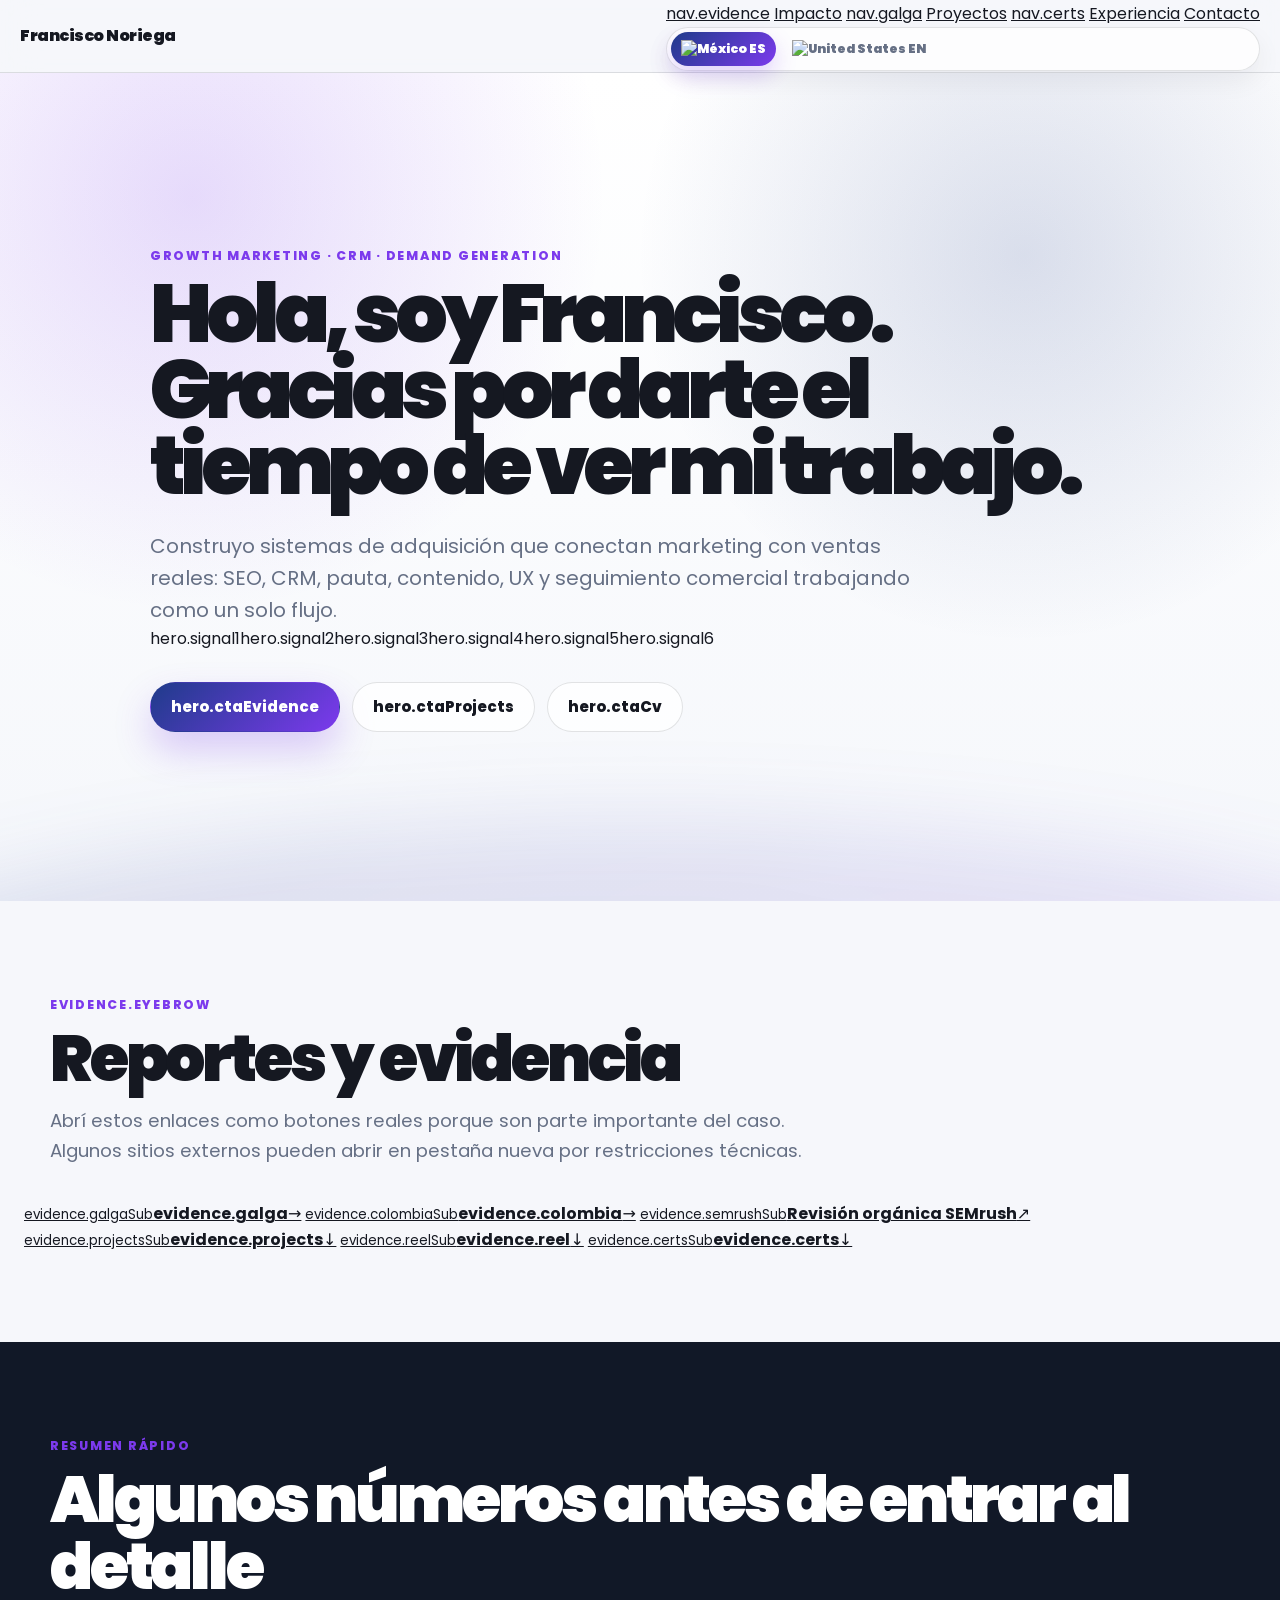
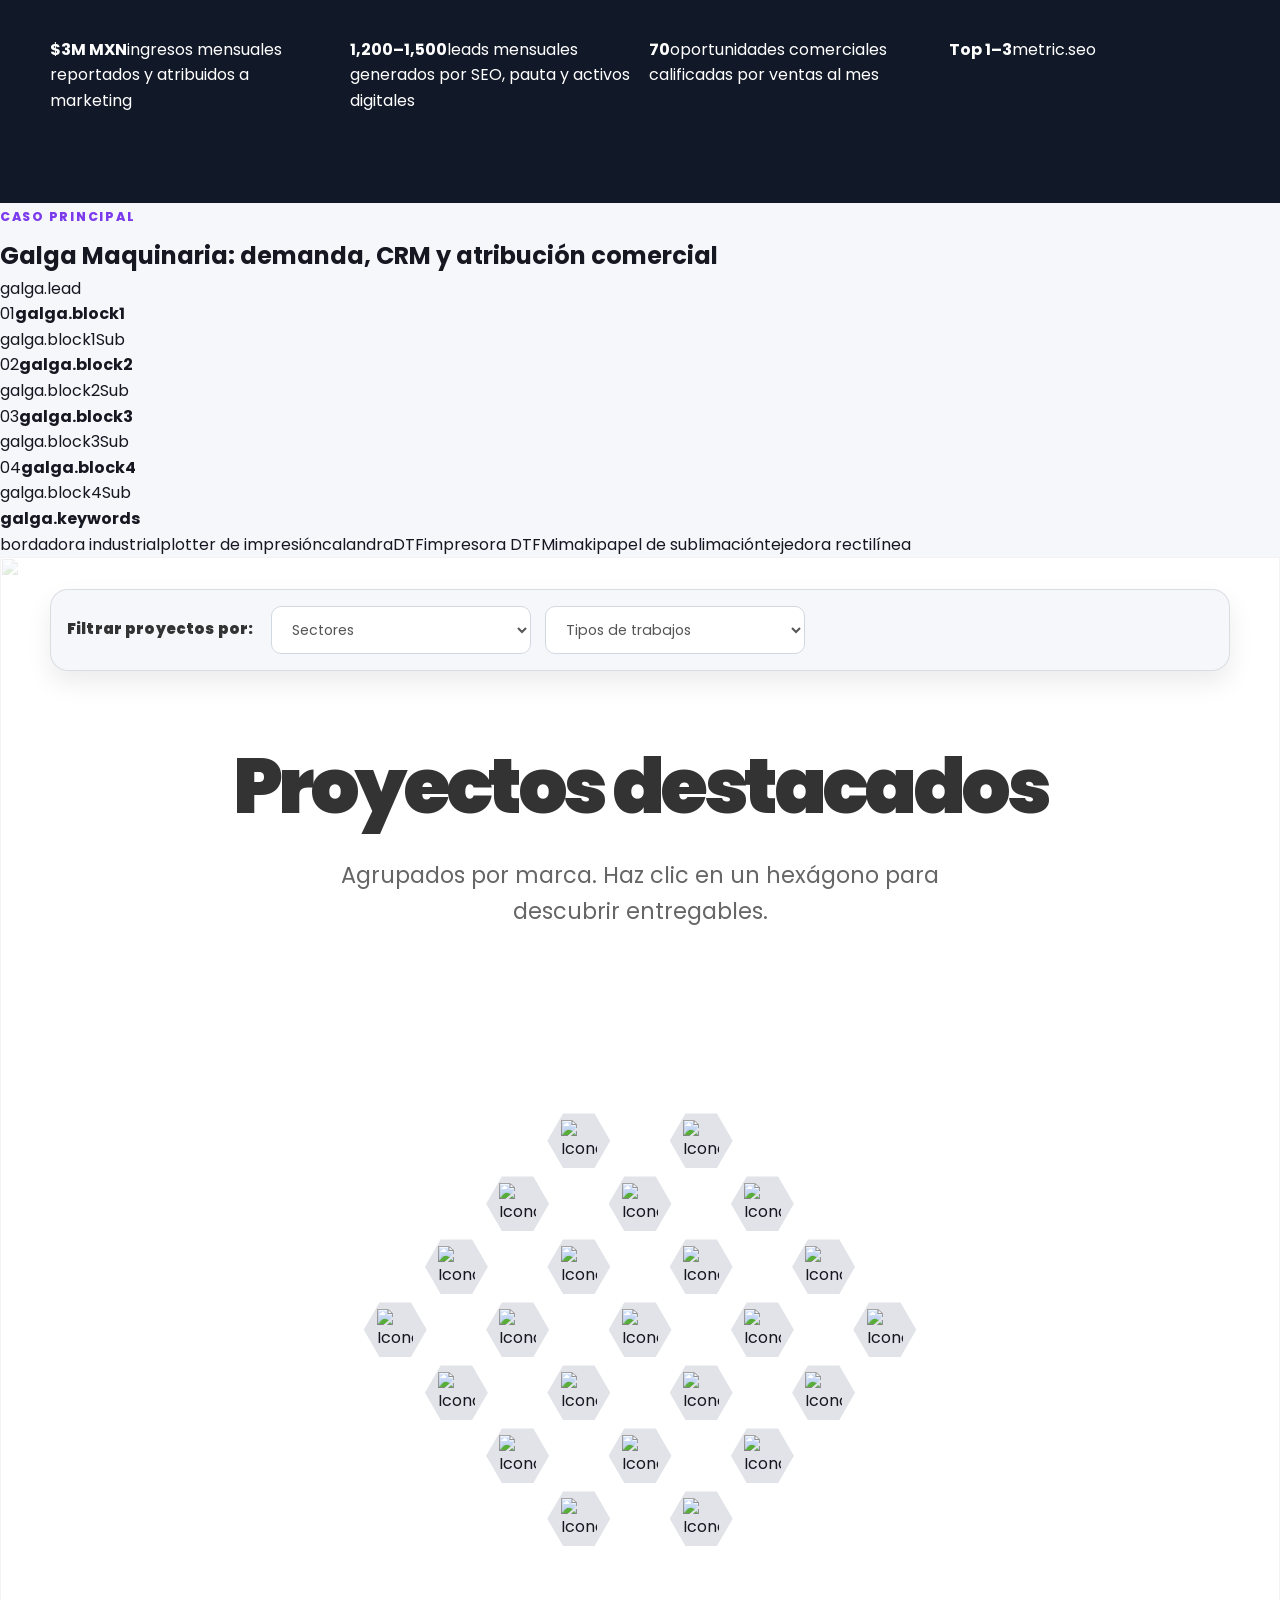
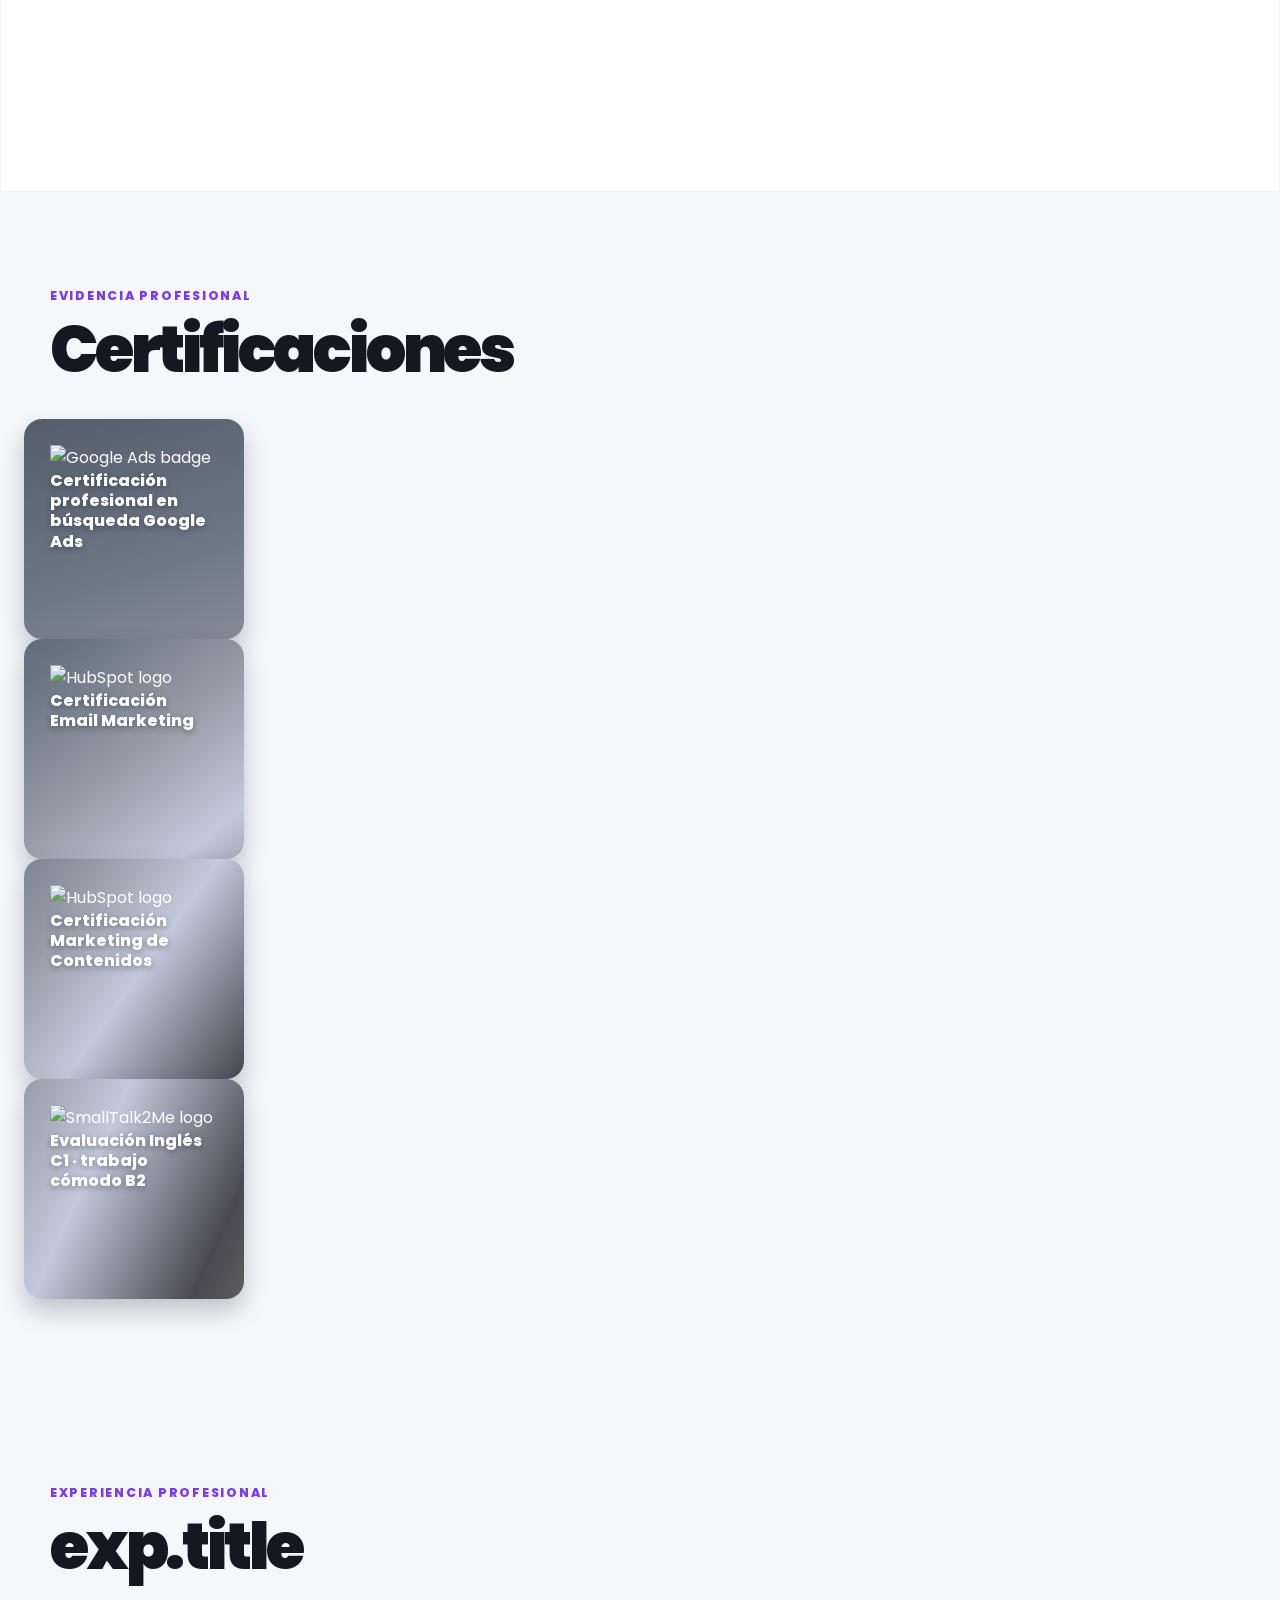
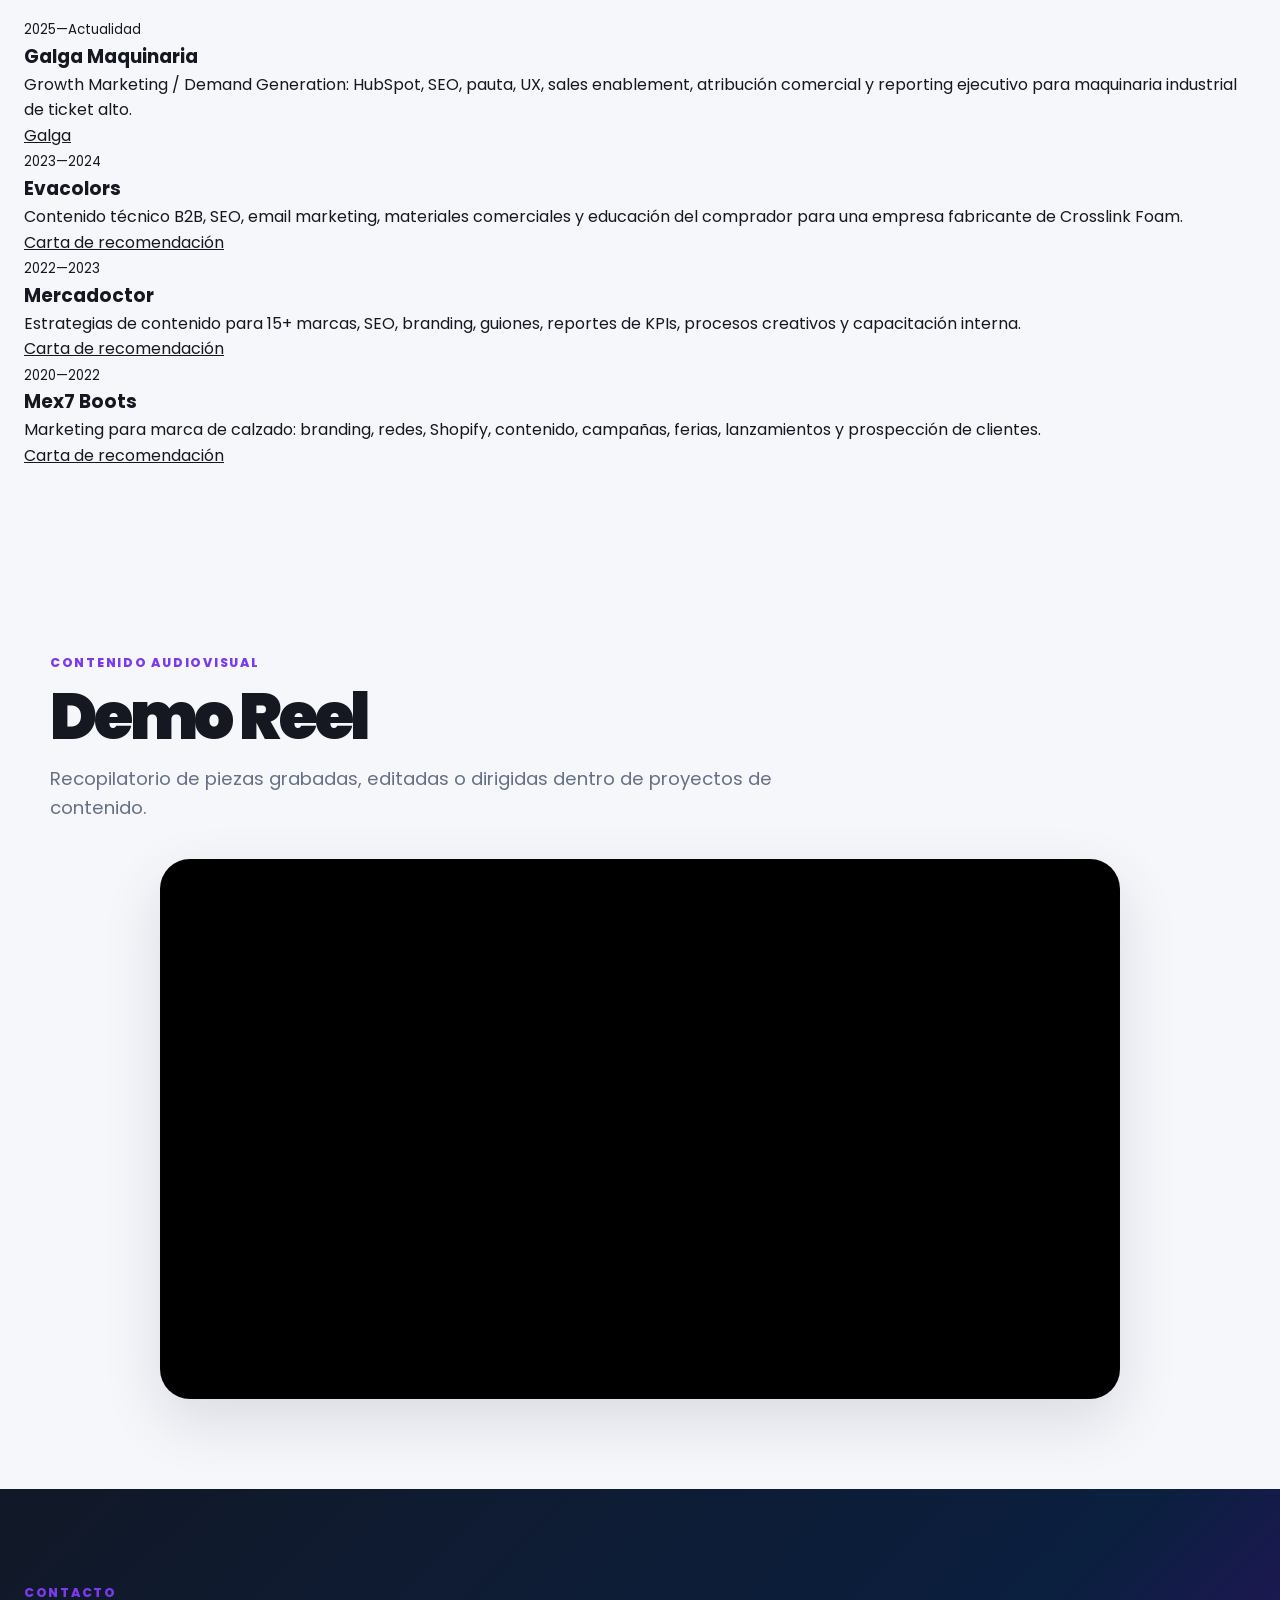
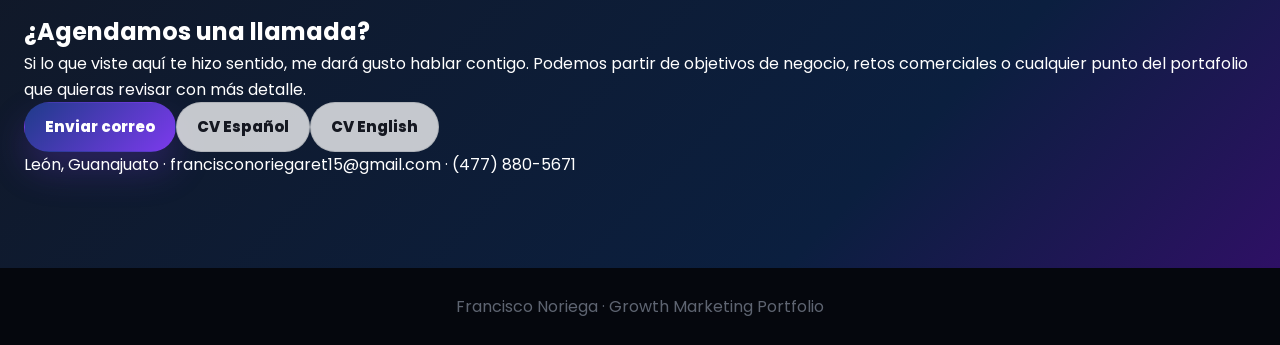
==== commit 01dafad7: "Update index.html" ====
--- a/index.html
+++ b/index.html
@@ -3,9 +3,9 @@
 <head>
   <meta charset="UTF-8" />
   <meta name="viewport" content="width=device-width, initial-scale=1.0" />
-  <meta name="description" content="Portafolio profesional de Francisco Noriega: Growth Marketing, CRM, SEO, Demand Generation y Revenue Attribution." />
-  <meta name="theme-color" content="#111827" />
-  <title>Francisco Noriega | Growth Marketing Portfolio</title>
+  <meta name="description" content="Portafolio profesional de Francisco Noriega: creatividad, adquisición, CRM, SEO y resultados medibles." />
+  <meta name="theme-color" content="#10131d" />
+  <title>Francisco Noriega | Portafolio de Marketing</title>
   <link rel="preconnect" href="https://fonts.googleapis.com" />
   <link rel="preconnect" href="https://fonts.gstatic.com" crossorigin />
   <link href="https://fonts.googleapis.com/css2?family=Poppins:wght@400;500;600;700;800;900&display=swap" rel="stylesheet" />
@@ -15,268 +15,89 @@
   <header class="site-header" id="inicio">
     <nav class="nav" aria-label="Navegación principal">
       <a class="nav__brand" href="#inicio">Francisco Noriega</a>
-      <div class="nav__right">
-        <ul class="nav__links">
-          <li><a href="#directo" data-i18n="nav.direct">Directo</a></li>
-          <li><a href="#impacto" data-i18n="nav.impact">Impacto</a></li>
-          <li><a href="#caso-galga" data-i18n="nav.case">Caso Galga</a></li>
-          <li><a href="#experiencia" data-i18n="nav.experience">Experiencia</a></li>
-          <li><a href="#seccion3" data-i18n="nav.projects">Proyectos</a></li>
-          <li><a href="#contacto" data-i18n="nav.contact">Contacto</a></li>
-        </ul>
-        <div class="language-switch" aria-label="Language selector">
-          <button class="language-switch__btn" type="button" data-lang-button="es" aria-label="Ver en español"><span aria-hidden="true">🇲🇽</span> ES</button>
-          <button class="language-switch__btn" type="button" data-lang-button="en" aria-label="Read in English"><span aria-hidden="true">🇺🇸</span> EN</button>
-        </div>
-        <button class="nav__toggle" aria-label="Abrir menú" aria-expanded="false">
-          <span></span><span></span><span></span>
-        </button>
+      <button class="nav__toggle" type="button" aria-label="Abrir menú" aria-expanded="false"><span></span><span></span><span></span></button>
+      <div class="nav__menu">
+        <a href="#evidencia" data-i18n="nav.evidence">Evidencia</a>
+        <a href="#impacto" data-i18n="nav.impact">Impacto</a>
+        <a href="#galga" data-i18n="nav.galga">Galga</a>
+        <a href="#seccion3" data-i18n="nav.projects">Proyectos</a>
+        <a href="#certificaciones" data-i18n="nav.certs">Certificaciones</a>
+        <a href="#experiencia" data-i18n="nav.experience">Experiencia</a>
+        <a href="#contacto" data-i18n="nav.contact">Contacto</a>
+        <div class="language-switch" aria-label="Selector de idioma">
+          <button class="language-switch__btn" type="button" data-lang-button="es" aria-label="Ver en español"><img src="assets/flag-mx.png" alt="México" /> ES</button>
+          <button class="language-switch__btn" type="button" data-lang-button="en" aria-label="Read in English"><img src="assets/flag-us.png" alt="United States" /> EN</button>
+        </div>
       </div>
     </nav>
   </header>
 
   <main>
-    <section class="hero section-pad">
-      <div class="hero__grid">
-        <div class="hero__copy reveal">
-          <p class="eyebrow" data-i18n="hero.eyebrow">Growth Marketing · CRM · Demand Generation</p>
-          <h1 data-i18n="hero.title">Hola, soy Francisco. Gracias por darte el tiempo de ver mi trabajo.</h1>
-          <p class="hero__lead" data-i18n="hero.lead">
-            Construyo sistemas de adquisición que conectan marketing con ventas reales: SEO, CRM, pauta, contenido, UX y seguimiento comercial trabajando como un solo flujo.
-          </p>
-          <div class="hello-note">
-            <p data-i18n="hero.note">
-              Si estás viendo esto es porque me interesa trabajar contigo. Agradezco tu tiempo, tu interés y tu buena intuición :). Aquí encontrarás evidencia, resultados y una parte de la forma en la que pienso los proyectos.
-            </p>
-          </div>
-          <div class="hero__actions">
-            <a class="btn btn--primary" href="#directo" data-i18n="hero.cta1">Empezar recorrido</a>
-            <a class="btn btn--ghost" href="assets/CV_Francisco_Noriega_ES.pdf" target="_blank" rel="noopener" data-i18n="hero.cta2">Descargar CV ES</a>
-            <a class="btn btn--ghost" href="assets/CV_Francisco_Noriega_EN.pdf" target="_blank" rel="noopener" data-i18n="hero.cta3">Download CV EN</a>
-          </div>
-        </div>
-        <aside class="hero__panel reveal" aria-label="Resumen de capacidades">
-          <p class="eyebrow" data-i18n="hero.panelEyebrow">En una frase</p>
-          <h2 data-i18n="hero.panelTitle">Marketing para productos que necesitan explicación, confianza y seguimiento.</h2>
-          <p data-i18n="hero.panelText">Mi experiencia más fuerte está en productos de alta consideración: cuando no basta con “hacer ruido”, sino que hay que educar, medir, calificar y acompañar al comprador.</p>
-          <div class="stack-list" aria-label="Herramientas principales">
-            <span>HubSpot</span><span>GA4</span><span>Search Console</span><span>SEMrush</span><span>Looker Studio</span><span>Google Ads</span><span>Meta Ads</span><span>Shopify</span>
-          </div>
-        </aside>
-      </div>
-    </section>
-
-    <section class="jump section-pad" id="directo">
+    <section class="hero">
+      <div class="hero__inner reveal">
+        <p class="eyebrow" data-i18n="hero.eyebrow">Growth · Creatividad · Revenue</p>
+        <h1 data-i18n="hero.title">Construyo sistemas de adquisición.</h1>
+        <p class="hero__lead" data-i18n="hero.lead">
+        Si estás viendo esto es porque quiero trabajar contigo y agradezco mucho tu tiempo, 
+        tu interés y tu buena intuición :)
+
+        En este portafolio encontrarás evidencias y resultados de las estrategias y proyectos 
+        de los que he sido responsable.</p>
+        <div class="hero__signals" aria-label="Especialidades principales">
+          <span data-i18n="hero.signal1">B2B</span><span data-i18n="hero.signal2">B2C</span><span data-i18n="hero.signal3">SEO</span><span data-i18n="hero.signal4">CRM</span><span data-i18n="hero.signal5">Pauta</span><span data-i18n="hero.signal6">Contenido</span>
+        </div>
+        <div class="hero__actions">
+          <a class="btn btn--primary" href="#evidencia" data-i18n="hero.ctaEvidence">Ver evidencia</a>
+          <a class="btn btn--ghost" href="#seccion3" data-i18n="hero.ctaProjects">Explorar proyectos</a>
+          <a class="btn btn--ghost" href="assets/CV_Francisco_Noriega_ES.pdf" target="_blank" rel="noopener" data-cv-download data-i18n="hero.ctaCv">Descargar CV</a>
+        </div>
+      </div>
+    </section>
+
+    <section class="evidence section-pad" id="evidencia">
       <div class="section-head reveal">
-        <p class="eyebrow" data-i18n="jump.eyebrow">Recorrido rápido</p>
-        <h2 data-i18n="jump.title">Ve directo a lo que más importa</h2>
-        <p data-i18n="jump.text">Si tienes poco tiempo, puedes saltar a la evidencia que más te interese. Si prefieres conocer el contexto, sigue bajando.</p>
-      </div>
-      <div class="button-container reveal">
-        <a class="button" href="#impacto" data-i18n="jump.impact">Impacto</a>
-        <a class="button" href="#caso-galga" data-i18n="jump.galga">Caso Galga</a>
-        <a class="button" href="#certificaciones" data-i18n="jump.certs">Certificaciones</a>
-        <a class="button" href="#experiencia" data-i18n="jump.exp">Experiencia</a>
-        <a class="button" href="#seccion3" data-i18n="jump.projects">Proyectos</a>
-        <a class="button" href="#seccion5" data-i18n="jump.reel">Demo Reel</a>
+        <p class="eyebrow" data-i18n="evidence.eyebrow">Recorrido rápido</p>
+        <h2 data-i18n="evidence.title">Ve directo a lo que importa.</h2>
+        <p data-i18n="evidence.text">Reportes, proyectos y piezas reales que puedes abrir.</p>
+      </div>
+      <div class="evidence-grid reveal">
+        <a class="evidence-card evidence-card--main" href="https://fran15711.github.io/reporteanualgalga2025/" onclick="openPopup(event, this.href)"><small data-i18n="evidence.galgaSub">ventas, inversión y resultados</small><strong data-i18n="evidence.galga">Reporte anual Galga</strong><span>→</span></a>
+        <a class="evidence-card" href="https://fran15711.github.io/reportemensualetmcolombia/" onclick="openPopup(event, this.href)"><small data-i18n="evidence.colombiaSub">seguimiento mensual</small><strong data-i18n="evidence.colombia">Reporte ETM Colombia</strong><span>→</span></a>
+        <a class="evidence-card" href="https://es.semrush.com/analytics/overview/?q=galga.mx&protocol=https&searchType=domain" target="_blank" rel="noopener"><small data-i18n="evidence.semrushSub">tráfico y SEO orgánico</small><strong data-i18n="evidence.semrush">SEMrush Galga</strong><span>↗</span></a>
+        <a class="evidence-card" href="#seccion3"><small data-i18n="evidence.projectsSub">marcas, sectores y entregables</small><strong data-i18n="evidence.projects">Proyectos destacados</strong><span>↓</span></a>
+        <a class="evidence-card" href="#seccion5"><small data-i18n="evidence.reelSub">video, edición y contenido</small><strong data-i18n="evidence.reel">Demo Reel</strong><span>↓</span></a>
+        <a class="evidence-card" href="#certificaciones"><small data-i18n="evidence.certsSub">Google, HubSpot e inglés</small><strong data-i18n="evidence.certs">Certificaciones</strong><span>↓</span></a>
       </div>
     </section>
 
     <section class="impact section-pad" id="impacto">
       <div class="section-head reveal">
-        <p class="eyebrow" data-i18n="impact.eyebrow">Resumen rápido</p>
-        <h2 data-i18n="impact.title">Algunos números antes de entrar al detalle</h2>
-        <p data-i18n="impact.text">No pongo estos datos como adorno. Los uso para explicar cómo conecté adquisición, CRM, calificación y ventas en un entorno B2B de ticket alto.</p>
+        <p class="eyebrow" data-i18n="impact.eyebrow">Impacto resumido</p>
+        <h2 data-i18n="impact.title">Resultados en corto.</h2>
       </div>
       <div class="metric-grid reveal">
-        <article class="metric-card"><strong>$3M MXN</strong><span data-i18n="metric.revenue">ingresos mensuales reportados y atribuidos a marketing</span></article>
-        <article class="metric-card"><strong>1,200–1,500</strong><span data-i18n="metric.leads">leads mensuales generados por SEO, pauta y activos digitales</span></article>
-        <article class="metric-card"><strong>750 MQLs</strong><span data-i18n="metric.mql">aprox. por mes bajo criterios de calificación de marketing</span></article>
-        <article class="metric-card"><strong>70 SQLs</strong><span data-i18n="metric.sql">oportunidades comerciales calificadas por ventas al mes</span></article>
-        <article class="metric-card"><strong>$53 CPL</strong><span data-i18n="metric.cpl">costo por lead estimado sobre inversión mensual</span></article>
-        <article class="metric-card"><strong>$1,143</strong><span data-i18n="metric.cpo">costo estimado por oportunidad calificada de ventas</span></article>
-        <article class="metric-card"><strong>Top 1–3</strong><span data-i18n="metric.top">posicionamiento SEO en búsquedas como bordadora, plotter, calandra, DTF e impresora DTF</span></article>
-        <article class="metric-card"><strong>5,000</strong><span data-i18n="metric.organic">visitas orgánicas mensuales estimadas partiendo casi desde cero</span></article>
-      </div>
-    </section>
-
-    <section class="discovery section-pad" id="enfoque">
-      <div class="section-head reveal">
-        <p class="eyebrow" data-i18n="discovery.eyebrow">Cómo pienso el marketing</p>
-        <h2 data-i18n="discovery.title">Elige una capa del trabajo</h2>
-        <p data-i18n="discovery.text">La estrategia se entiende mejor por partes. Puedes tocar cada área para ver cómo la conecto con resultados.</p>
-      </div>
-      <div class="discovery__grid reveal" role="tablist" aria-label="Capas de marketing">
-        <button class="discovery__tab is-active" type="button" data-discovery-tab="acquisition" data-i18n="discovery.tab1">Adquisición</button>
-        <button class="discovery__tab" type="button" data-discovery-tab="crm" data-i18n="discovery.tab2">CRM</button>
-        <button class="discovery__tab" type="button" data-discovery-tab="seo" data-i18n="discovery.tab3">SEO</button>
-        <button class="discovery__tab" type="button" data-discovery-tab="sales" data-i18n="discovery.tab4">Ventas</button>
-      </div>
-      <div class="discovery__panel reveal">
-        <h3 data-discovery-title data-i18n="discovery.acquisitionTitle">Adquisición que no se queda en clics</h3>
-        <p data-discovery-text data-i18n="discovery.acquisitionText">Para mí, adquirir no es solo traer tráfico. Es atraer a la persona correcta, darle contexto suficiente y abrir una conversación que ventas pueda continuar.</p>
-      </div>
-    </section>
-
-    <section class="seccion2-3 section-pad" id="certificaciones">
-      <div class="section-head reveal">
-        <p class="eyebrow" data-i18n="cert.eyebrow">Evidencia profesional</p>
-        <h2 data-i18n="cert.title">Certificaciones</h2>
-        <p data-i18n="cert.text">Los enlaces abren la evidencia. Mantuve estas tarjetas porque visualmente ayudan a que el portafolio se sienta más personal.</p>
-      </div>
-      <div class="button-container reveal">
-        <a href="https://skillshop.credential.net/c46cc691-19b3-4d85-ac1d-8e1cd058ee31#acc.vC9GneV1" data-shiny-button class="shiny-button enlace1" target="_blank" rel="noopener">
-          <img src="https://raw.githubusercontent.com/Fran15711/prueba1/refs/heads/main/search%2Bprofessionals%2Bbadge-640w.png" class="button-image" alt="Google Ads badge">
-          <p data-i18n="cert.google">Certificación profesional en búsqueda Google Ads</p>
-          <canvas></canvas>
-        </a>
-        <a href="https://app.hubspot.com/academy/achievements/y91wzc6k/es/1/francisco-noriega/certificacion-de-email-marketing" data-shiny-button class="shiny-button enlace2" target="_blank" rel="noopener">
-          <img src="https://raw.githubusercontent.com/Fran15711/prueba1/refs/heads/main/HubSpot-Logo.png" class="button-image" alt="HubSpot logo">
-          <p data-i18n="cert.email">Certificación Email Marketing</p>
-          <canvas></canvas>
-        </a>
-        <a href="https://app.hubspot.com/academy/achievements/pdkr328w/es/1/francisco-noriega/marketing-de-contenidos" data-shiny-button class="shiny-button enlace3" target="_blank" rel="noopener">
-          <img src="https://raw.githubusercontent.com/Fran15711/prueba1/refs/heads/main/HubSpot-Logo.png" class="button-image" alt="HubSpot logo">
-          <p data-i18n="cert.content">Certificación Marketing de Contenidos</p>
-          <canvas></canvas>
-        </a>
-        <a href="https://app.smalltalk2.me/cert/7ba3ea7f" data-shiny-button class="shiny-button enlace4" target="_blank" rel="noopener">
-          <img src="https://raw.githubusercontent.com/Fran15711/prueba1/refs/heads/main/samlltalk2me.png" class="button-image" alt="SmallTalk2Me logo">
-          <p data-i18n="cert.english">Evaluación Inglés C1 · trabajo cómodo B2</p>
-          <canvas></canvas>
-        </a>
-      </div>
-    </section>
-
-    <section class="seccion2" id="experiencia" aria-label="Experiencia profesional">
-      <ul class="slider">
-        <li class="item" style="background-image: url('https://raw.githubusercontent.com/Fran15711/backgroundsseccion3/refs/heads/main/negro.jpg')">
-          <div class="content">
-            <p class="eyebrow" data-i18n="exp.eyebrow">Experiencia profesional</p>
-            <h2 class="title" data-i18n="exp.title0">De contenido a revenue</h2>
-            <p class="description" data-i18n="exp.text0">Mi trayectoria empezó cerca del contenido y fue moviéndose hacia sistemas de adquisición, CRM, medición y crecimiento comercial.</p>
-          </div>
-        </li>
-        <li class="item" style="background-image: url('https://raw.githubusercontent.com/Fran15711/backgroundsseccion3/refs/heads/main/negro.jpg')">
-          <div class="content">
-            <p class="eyebrow" data-i18n="exp.current">Actualidad</p>
-            <h2 class="title">Galga Maquinaria</h2>
-            <p class="description" data-i18n="exp.galga">Growth Marketing / Demand Generation: HubSpot, SEO, pauta, UX, sales enablement, atribución comercial y reporting ejecutivo para maquinaria industrial de ticket alto.</p>
-            <a href="#caso-galga" class="btn-recomendacion" data-i18n="exp.galgaBtn">Ver caso Galga</a>
-          </div>
-        </li>
-        <li class="item" style="background-image: url('https://raw.githubusercontent.com/Fran15711/backgroundsseccion3/refs/heads/main/evaback2.jpg')">
-          <div class="content">
-            <p class="eyebrow">2023–2024</p>
-            <h2 class="title">Evacolors</h2>
-            <p class="description" data-i18n="exp.eva">Contenido técnico B2B, SEO, email marketing, materiales comerciales y educación del comprador para una empresa fabricante de Crosslink Foam.</p>
-            <a href="https://fran15711.github.io/cartarecomendacionevacolors/" class="btn-recomendacion" onclick="openPopup(event, this.href)" data-i18n="exp.letter">Carta de recomendación</a>
-          </div>
-        </li>
-        <li class="item" style="background-image: url('https://raw.githubusercontent.com/Fran15711/backgroundsseccion3/refs/heads/main/mercaback.jpg')">
-          <div class="content">
-            <p class="eyebrow">2022–2023</p>
-            <h2 class="title">Mercadoctor</h2>
-            <p class="description" data-i18n="exp.mdr">Estrategias de contenido para 15+ marcas, SEO, branding, guiones, reportes de KPIs, procesos creativos y capacitación interna.</p>
-            <a href="https://fran15711.github.io/cartarecomendacionmdr/" class="btn-recomendacion" onclick="openPopup(event, this.href)" data-i18n="exp.letter">Carta de recomendación</a>
-          </div>
-        </li>
-        <li class="item" style="background-image: url('https://raw.githubusercontent.com/Fran15711/backgroundsseccion3/refs/heads/main/mex7back2.jpg')">
-          <div class="content">
-            <p class="eyebrow">2020–2022</p>
-            <h2 class="title">Mex7 Boots</h2>
-            <p class="description" data-i18n="exp.mex7">Marketing para marca de calzado: branding, redes, Shopify, contenido, campañas, ferias, lanzamientos y prospección de clientes.</p>
-            <a href="https://fran15711.github.io/cartasrecomendacion/" class="btn-recomendacion" onclick="openPopup(event, this.href)" data-i18n="exp.letter">Carta de recomendación</a>
-          </div>
-        </li>
-      </ul>
-      <div class="slider-nav" aria-label="Controles del carrusel">
-        <button class="btn prev" type="button" aria-label="Anterior">←</button>
-        <button class="btn next" type="button" aria-label="Siguiente">→</button>
-      </div>
-    </section>
-
-    <section class="galgaX" id="caso-galga">
-      <div class="galgaX__hero">
-        <div class="galgaX__heroInner">
-          <div class="galgaX__brand reveal">
-            <div class="galgaX__logoWrap">GN</div>
-            <div class="galgaX__brandText">
-              <p class="eyebrow" data-i18n="galga.eyebrow">Caso principal</p>
-              <h2 class="galgaX__title" data-i18n="galga.title">Galga Maquinaria: demanda, CRM y atribución comercial</h2>
-              <p class="galgaX__subtitle" data-i18n="galga.subtitle">Un proyecto de growth B2B para producto técnico, ticket alto y venta consultiva.</p>
-            </div>
-          </div>
-
-          <div class="galgaX__badges reveal">
-            <span class="galgaX__badge">Demand Generation</span>
-            <span class="galgaX__badge">SEO B2B</span>
-            <span class="galgaX__badge">HubSpot CRM</span>
-            <span class="galgaX__badge">Paid Media</span>
-            <span class="galgaX__badge">Sales Enablement</span>
-            <span class="galgaX__badge">Revenue Attribution</span>
-          </div>
-
-          <div class="galgaX__cards reveal">
-            <article class="galgaX__card">
-              <h3 data-i18n="galga.card1Title">Punto de partida</h3>
-              <p data-i18n="galga.card1Text">Una venta industrial larga, con mucho prospecto curioso, poco contexto inicial y necesidad de que marketing ayudara a ordenar la conversación.</p>
-            </article>
-            <article class="galgaX__card">
-              <h3 data-i18n="galga.card2Title">Qué construí</h3>
-              <p data-i18n="galga.card2Text">Un flujo con SEO, pauta, UX, landings, fichas técnicas, videos, modelados 3D, simulador de crédito, HubSpot y seguimiento comercial.</p>
-            </article>
-            <article class="galgaX__card">
-              <h3 data-i18n="galga.card3Title">Para qué sirvió</h3>
-              <p data-i18n="galga.card3Text">Para que marketing dejara de medirse solo por clics y pudiera hablar de leads, MQLs, SQLs, oportunidades e ingresos reportados.</p>
-            </article>
-          </div>
-        </div>
-      </div>
-
-      <div class="galgaX__content">
-        <div class="galgaX__sectionHead reveal">
-          <h3 class="galgaX__h3" data-i18n="galga.systemTitle">El sistema, por piezas</h3>
-          <p class="galgaX__p" data-i18n="galga.systemText">Puedes tocar cada bloque. La gracia no está en una sola campaña, sino en cómo cada pieza ayuda a que el prospecto avance.</p>
-        </div>
-
-        <div class="system-tabs reveal" role="tablist" aria-label="Sistema Galga">
-          <button class="system-tab is-active" type="button" data-system-tab="seo" data-i18n="system.seoTab">SEO comercial</button>
-          <button class="system-tab" type="button" data-system-tab="crm" data-i18n="system.crmTab">CRM y atribución</button>
-          <button class="system-tab" type="button" data-system-tab="conversion" data-i18n="system.conversionTab">Conversión</button>
-          <button class="system-tab" type="button" data-system-tab="sales" data-i18n="system.salesTab">Ventas</button>
-        </div>
-
-        <div class="system-panel reveal">
-          <div class="system-panel__copy">
-            <h4 data-system-title data-i18n="system.seoTitle">SEO para búsquedas que sí podían terminar en una conversación comercial</h4>
-            <p data-system-text data-i18n="system.seoText">Trabajé el posicionamiento de términos industriales donde la intención ya venía muy cerca de compra o evaluación: bordadora industrial, plotter de impresión, calandra, DTF, impresora DTF, Mimaki, papel de sublimación y tejedora rectilínea.</p>
-          </div>
-          <div class="keyword-cloud" aria-label="Palabras clave posicionadas">
-            <span>Bordadora industrial</span><span>Plotter de impresión</span><span>Calandra</span><span>DTF</span><span>Impresora DTF</span><span>Mimaki</span><span>Papel de sublimación</span><span>Tejedora rectilínea</span>
-          </div>
-        </div>
-
-        <div class="galgaX__sectionHead reveal evidence-head">
-          <h3 class="galgaX__h3" data-i18n="evidence.title">Reportes y evidencia</h3>
-          <p class="galgaX__p" data-i18n="evidence.text">Abrí estos enlaces como botones reales porque son parte importante del caso. Algunos sitios externos pueden abrir en pestaña nueva por restricciones técnicas.</p>
-        </div>
-
-        <div class="galgaX__gridBtns reveal">
-          <a class="galgaX__btn galgaX__btn--primary" href="https://fran15711.github.io/reporteanualgalga2025/" onclick="openPopup(event, this.href)"><span class="galgaX__btnIcon">📘</span><span data-i18n="evidence.annual">Reporte anual 2025</span></a>
-          <a class="galgaX__btn" href="https://fran15711.github.io/reportemensualetmcolombia/" onclick="openPopup(event, this.href)"><span class="galgaX__btnIcon">📊</span><span data-i18n="evidence.monthly">Reporte mensual ejemplo</span></a>
-          <a class="galgaX__btn" href="https://es.semrush.com/analytics/overview/?q=galga.mx&protocol=https&searchType=domain" target="_blank" rel="noopener"><span class="galgaX__btnIcon">🧾</span><span data-i18n="evidence.semrush">Revisión orgánica SEMrush</span></a>
-        </div>
-      </div>
-    </section>
-
-    <section class="method section-pad">
-      <div class="method__card reveal">
-        <p class="eyebrow" data-i18n="method.eyebrow">Forma de trabajo</p>
-        <h2 data-i18n="method.title">Me gusta construir sistemas de marketing donde cada pieza tenga una función.</h2>
-        <p data-i18n="method.text">
-          Entender el producto, mapear objeciones, crear activos que eduquen al comprador, generar demanda medible, calificar la oportunidad y alinear ventas con seguimiento. Esa es la parte del marketing que más me interesa: cuando deja de ser una colección de piezas y se convierte en una operación de crecimiento.
-        </p>
+        <article><strong>$3M MXN</strong><span data-i18n="metric.revenue">mensuales atribuidos a marketing</span></article>
+        <article><strong>1,200–1,500</strong><span data-i18n="metric.leads">leads mensuales</span></article>
+        <article><strong>70</strong><span data-i18n="metric.sql">SQLs aprox. al mes</span></article>
+        <article><strong>Top 1–3</strong><span data-i18n="metric.seo">posiciones SEO en búsquedas industriales</span></article>
+      </div>
+    </section>
+
+    <section class="galga-case" id="galga">
+      <div class="galga-case__inner reveal">
+        <p class="eyebrow" data-i18n="galga.eyebrow">Caso principal</p>
+        <h2 data-i18n="galga.title">Galga Maquinaria</h2>
+        <p data-i18n="galga.lead">Producto técnico, venta consultiva y ticket alto.</p>
+        <div class="galga-blocks">
+          <article><span>01</span><strong data-i18n="galga.block1">SEO comercial</strong><p data-i18n="galga.block1Sub">intención de compra</p></article>
+          <article><span>02</span><strong data-i18n="galga.block2">CRM + atribución</strong><p data-i18n="galga.block2Sub">fuente → lead → asesor → venta</p></article>
+          <article><span>03</span><strong data-i18n="galga.block3">Activos de venta</strong><p data-i18n="galga.block3Sub">web, fichas, videos, 3D</p></article>
+          <article><span>04</span><strong data-i18n="galga.block4">Pauta + seguimiento</strong><p data-i18n="galga.block4Sub">Meta, Google y conversación comercial</p></article>
+        </div>
+        <div class="keywords">
+          <strong data-i18n="galga.keywords">Búsquedas trabajadas</strong>
+          <div><span>bordadora industrial</span><span>plotter de impresión</span><span>calandra</span><span>DTF</span><span>impresora DTF</span><span>Mimaki</span><span>papel de sublimación</span><span>tejedora rectilínea</span></div>
+        </div>
       </div>
     </section>
 
@@ -421,50 +242,44 @@
 
     </section>
 
-    <section class="seccion5 section-pad" id="seccion5">
-      <div class="section-head reveal">
-        <p class="eyebrow" data-i18n="reel.eyebrow">Contenido audiovisual</p>
-        <h2 data-i18n="reel.title">Demo Reel</h2>
-        <p data-i18n="reel.text">Recopilatorio de piezas grabadas, editadas o dirigidas dentro de proyectos de contenido.</p>
-      </div>
-      <div class="video-card reveal">
-        <iframe id="video" src="https://www.youtube.com/embed/30472IYbWCw?rel=0&iv_load_policy=3" title="Demo Reel Francisco Noriega" frameborder="0" allow="accelerometer; autoplay; clipboard-write; encrypted-media; gyroscope; picture-in-picture; web-share" allowfullscreen></iframe>
-      </div>
-    </section>
-
-    <section class="work-life section-pad">
-      <div class="section-head reveal">
-        <p class="eyebrow" data-i18n="scope.eyebrow">Alcance acumulado</p>
-        <h2 data-i18n="scope.title">Más que piezas sueltas: experiencia cruzando sectores</h2>
-      </div>
-      <div class="counter-grid reveal">
-        <article><strong class="count-number" data-to="23" data-speed="1100">0</strong><span data-i18n="scope.brands">marcas y proyectos visibles</span></article>
-        <article><strong class="count-number" data-to="15" data-speed="1100">0</strong><span data-i18n="scope.simultaneous">marcas gestionadas simultáneamente en agencia</span></article>
-        <article><strong class="count-number" data-to="300" data-speed="1200">0</strong><span data-i18n="scope.content">contenidos, blogs y piezas desarrolladas aprox.</span></article>
-        <article><strong class="count-number" data-to="5" data-speed="900">0</strong><span data-i18n="scope.years">años de experiencia profesional</span></article>
-      </div>
+
+    <section class="certs section-pad" id="certificaciones">
+      <div class="section-head reveal"><p class="eyebrow" data-i18n="cert.eyebrow">Evidencia profesional</p><h2 data-i18n="cert.title">Certificaciones</h2></div>
+      <div class="cert-grid reveal">
+        <a href="https://skillshop.credential.net/c46cc691-19b3-4d85-ac1d-8e1cd058ee31#acc.vC9GneV1" data-shiny-button class="shiny-button enlace1" target="_blank" rel="noopener"><img src="https://raw.githubusercontent.com/Fran15711/prueba1/refs/heads/main/search%2Bprofessionals%2Bbadge-640w.png" alt="Google Ads badge"><p data-i18n="cert.google">Búsqueda Google Ads</p><canvas></canvas></a>
+        <a href="https://app.hubspot.com/academy/achievements/y91wzc6k/es/1/francisco-noriega/certificacion-de-email-marketing" data-shiny-button class="shiny-button enlace2" target="_blank" rel="noopener"><img src="https://raw.githubusercontent.com/Fran15711/prueba1/refs/heads/main/HubSpot-Logo.png" alt="HubSpot logo"><p data-i18n="cert.email">Email Marketing</p><canvas></canvas></a>
+        <a href="https://app.hubspot.com/academy/achievements/pdkr328w/es/1/francisco-noriega/marketing-de-contenidos" data-shiny-button class="shiny-button enlace3" target="_blank" rel="noopener"><img src="https://raw.githubusercontent.com/Fran15711/prueba1/refs/heads/main/HubSpot-Logo.png" alt="HubSpot logo"><p data-i18n="cert.content">Marketing de Contenidos</p><canvas></canvas></a>
+        <a href="https://app.smalltalk2.me/cert/7ba3ea7f" data-shiny-button class="shiny-button enlace4" target="_blank" rel="noopener"><img src="https://raw.githubusercontent.com/Fran15711/prueba1/refs/heads/main/samlltalk2me.png" alt="SmallTalk2Me logo"><p data-i18n="cert.english">Inglés: evaluación C1 · trabajo cómodo B2</p><canvas></canvas></a>
+      </div>
+    </section>
+
+    <section class="experience section-pad" id="experiencia">
+      <div class="section-head reveal"><p class="eyebrow" data-i18n="exp.eyebrow">Trayectoria</p><h2 data-i18n="exp.title">Creatividad, contenido y growth.</h2></div>
+      <div class="experience-grid reveal">
+        <article><small>2025—Actualidad</small><h3>Galga Maquinaria</h3><p data-i18n="exp.galga">Growth, SEO, CRM, pauta y atribución comercial para maquinaria industrial.</p><a href="#galga">Galga</a></article>
+        <article><small>2023—2024</small><h3>Evacolors</h3><p data-i18n="exp.eva">Contenido técnico B2B, SEO, email y materiales comerciales.</p><a href="https://fran15711.github.io/cartarecomendacionevacolors/" onclick="openPopup(event, this.href)" data-i18n="exp.letter">Carta</a></article>
+        <article><small>2022—2023</small><h3>Mercadoctor</h3><p data-i18n="exp.mdr">Estrategias para 15+ marcas: branding, SEO, copy, guiones y KPIs.</p><a href="https://fran15711.github.io/cartarecomendacionmdr/" onclick="openPopup(event, this.href)" data-i18n="exp.letter">Carta</a></article>
+        <article><small>2020—2022</small><h3>Mex7 Boots</h3><p data-i18n="exp.mex7">Branding, Shopify, redes, campañas, ferias y prospección.</p><a href="https://fran15711.github.io/cartasrecomendacion/" onclick="openPopup(event, this.href)" data-i18n="exp.letter">Carta</a></article>
+      </div>
+    </section>
+
+    <section class="reel section-pad" id="seccion5">
+      <div class="section-head reveal"><p class="eyebrow" data-i18n="reel.eyebrow">Contenido audiovisual</p><h2 data-i18n="reel.title">Demo Reel</h2><p data-i18n="reel.text">Una muestra breve de video, edición y dirección de contenido.</p></div>
+      <div class="video-card reveal"><iframe src="https://www.youtube.com/embed/30472IYbWCw?rel=0&iv_load_policy=3" title="Demo Reel Francisco Noriega" frameborder="0" allow="accelerometer; autoplay; clipboard-write; encrypted-media; gyroscope; picture-in-picture; web-share" allowfullscreen></iframe></div>
     </section>
 
     <section class="contact section-pad" id="contacto">
-      <div class="contact__card reveal">
+      <div class="contact-card reveal">
         <p class="eyebrow" data-i18n="contact.eyebrow">Contacto</p>
         <h2 data-i18n="contact.title">¿Agendamos una llamada?</h2>
-        <p data-i18n="contact.text">Si lo que viste aquí te hizo sentido, me dará gusto hablar contigo. Podemos partir de objetivos de negocio, retos comerciales o cualquier punto del portafolio que quieras revisar con más detalle.</p>
-        <div class="contact__actions">
-          <a class="btn btn--primary" href="mailto:francisconoriegaret15@gmail.com?subject=Contacto%20por%20portafolio%20-%20Francisco%20Noriega" data-i18n="contact.email">Enviar correo</a>
-          <a class="btn btn--ghost" href="assets/CV_Francisco_Noriega_ES.pdf" target="_blank" rel="noopener" data-i18n="contact.cvEs">CV Español</a>
-          <a class="btn btn--ghost" href="assets/CV_Francisco_Noriega_EN.pdf" target="_blank" rel="noopener" data-i18n="contact.cvEn">CV English</a>
-        </div>
-        <p class="contact__meta">León, Guanajuato · francisconoriegaret15@gmail.com · (477) 880-5671</p>
+        <p data-i18n="contact.text">Si llegaste hasta aquí, gracias por revisar mi trabajo. Me dará gusto hablar contigo.</p>
+        <div class="contact-actions"><a class="btn btn--primary" href="mailto:francisconoriegaret15@gmail.com?subject=Contacto%20por%20portafolio%20-%20Francisco%20Noriega" data-i18n="contact.email">Enviar correo</a><a class="btn btn--ghost" href="assets/CV_Francisco_Noriega_ES.pdf" target="_blank" rel="noopener" data-i18n="contact.cvEs">CV Español</a><a class="btn btn--ghost" href="assets/CV_Francisco_Noriega_EN.pdf" target="_blank" rel="noopener" data-i18n="contact.cvEn">CV English</a></div>
+        <p class="contact-meta">León, Guanajuato · francisconoriegaret15@gmail.com · (477) 880-5671</p>
       </div>
     </section>
   </main>
 
-  <footer class="footer">
-    <p data-i18n="footer.text">Francisco Noriega · Growth Marketing Portfolio</p>
-  </footer>
-
+  <footer class="footer"><p data-i18n="footer.text">Francisco Noriega · Marketing Portfolio</p></footer>
   <script src="script.js"></script>
 </body>
 </html>
-
--- a/style.css
+++ b/style.css
@@ -1315,3 +1315,253 @@
     min-height: 510px;
   }
 }
+
+
+/* =========================================================
+   FINAL V2 — Human copy, language switch, discovery UI
+   ========================================================= */
+.nav__right{
+  display:flex;
+  align-items:center;
+  gap:14px;
+}
+.language-switch{
+  display:flex;
+  align-items:center;
+  gap:6px;
+  padding:4px;
+  border:1px solid var(--line);
+  border-radius:999px;
+  background:rgba(255,255,255,.78);
+  box-shadow:0 10px 26px rgba(15,23,42,.06);
+}
+.language-switch__btn{
+  border:0;
+  background:transparent;
+  min-height:34px;
+  padding:6px 10px;
+  border-radius:999px;
+  font-family:inherit;
+  font-weight:900;
+  font-size:.78rem;
+  cursor:pointer;
+  color:var(--muted);
+  transition:all .22s ease;
+}
+.language-switch__btn span{font-size:1rem;margin-right:4px;}
+.language-switch__btn.is-active{
+  color:#fff;
+  background:linear-gradient(135deg,var(--blue),var(--violet));
+  box-shadow:0 10px 22px rgba(124,58,237,.22);
+}
+.hero h1{
+  max-width:980px;
+  font-size:clamp(2.8rem,6.4vw,6.4rem);
+}
+.hello-note{
+  margin-top:24px;
+  max-width:760px;
+  padding:20px 22px;
+  border-radius:22px;
+  background:rgba(255,255,255,.72);
+  border:1px solid rgba(17,24,39,.09);
+  box-shadow:0 16px 40px rgba(15,23,42,.07);
+}
+.hello-note p{
+  color:#394150;
+  font-size:1rem;
+}
+.jump{background:#fff;}
+.jump .button-container a.button{
+  text-decoration:none;
+}
+.discovery{
+  background:linear-gradient(180deg,#fff,#f7f8fc);
+}
+.discovery__grid{
+  width:min(var(--max),100%);
+  margin:0 auto 22px;
+  display:flex;
+  flex-wrap:wrap;
+  gap:12px;
+}
+.discovery__tab,
+.system-tab{
+  border:1px solid var(--line);
+  border-radius:999px;
+  background:#fff;
+  color:var(--ink);
+  font-family:inherit;
+  font-weight:900;
+  padding:12px 18px;
+  cursor:pointer;
+  transition:all .24s ease;
+}
+.discovery__tab:hover,
+.system-tab:hover{
+  transform:translateY(-2px);
+  border-color:rgba(124,58,237,.42);
+  box-shadow:0 14px 28px rgba(124,58,237,.12);
+}
+.discovery__tab.is-active,
+.system-tab.is-active{
+  color:#fff;
+  border-color:transparent;
+  background:linear-gradient(135deg,var(--blue),var(--violet));
+  box-shadow:0 16px 34px rgba(124,58,237,.22);
+}
+.discovery__panel{
+  width:min(var(--max),100%);
+  margin:0 auto;
+  min-height:180px;
+  padding:34px;
+  border-radius:var(--radius-xl);
+  background:#111827;
+  color:#fff;
+  box-shadow:var(--shadow);
+  position:relative;
+  overflow:hidden;
+}
+.discovery__panel::after{
+  content:"";
+  position:absolute;
+  inset:auto -10% -45% 35%;
+  height:90%;
+  background:radial-gradient(circle,rgba(124,58,237,.38),transparent 60%);
+  filter:blur(18px);
+}
+.discovery__panel h3,
+.discovery__panel p{position:relative;z-index:1;}
+.discovery__panel h3{
+  font-size:clamp(1.6rem,3vw,3rem);
+  line-height:1.05;
+  letter-spacing:-.04em;
+  margin-bottom:12px;
+}
+.discovery__panel p{
+  max-width:850px;
+  color:rgba(255,255,255,.76);
+  font-size:1.06rem;
+}
+.metric-card{
+  transition:transform .25s ease, border-color .25s ease, background .25s ease;
+}
+.metric-card:hover{
+  transform:translateY(-5px);
+  border-color:rgba(255,255,255,.28);
+  background:linear-gradient(180deg,rgba(255,255,255,.15),rgba(255,255,255,.07));
+}
+.system-tabs{
+  width:min(var(--max),100%);
+  margin:0 auto 20px;
+  display:flex;
+  flex-wrap:wrap;
+  gap:12px;
+}
+.system-panel{
+  width:min(var(--max),100%);
+  margin:0 auto 54px;
+  display:grid;
+  grid-template-columns:minmax(0,1fr) minmax(300px,.9fr);
+  gap:24px;
+  align-items:stretch;
+  background:#fff;
+  border:1px solid rgba(0,0,0,.08);
+  border-radius:28px;
+  box-shadow:0 18px 50px rgba(15,23,42,.08);
+  padding:28px;
+}
+.system-panel__copy h4{
+  font-size:clamp(1.5rem,3vw,2.8rem);
+  line-height:1.05;
+  letter-spacing:-.045em;
+  margin-bottom:14px;
+}
+.system-panel__copy p{
+  color:var(--muted);
+  font-size:1.05rem;
+}
+.keyword-cloud{
+  display:flex;
+  flex-wrap:wrap;
+  gap:10px;
+  align-content:center;
+  padding:18px;
+  border-radius:22px;
+  background:linear-gradient(135deg,rgba(31,59,138,.08),rgba(124,58,237,.1));
+}
+.keyword-cloud span{
+  display:inline-flex;
+  align-items:center;
+  min-height:38px;
+  padding:8px 12px;
+  border-radius:999px;
+  background:#fff;
+  border:1px solid rgba(31,59,138,.1);
+  color:#1f2a44;
+  font-weight:900;
+  font-size:.86rem;
+  box-shadow:0 8px 16px rgba(15,23,42,.06);
+}
+.evidence-head{margin-top:44px;}
+.galgaX__btn{
+  position:relative;
+  min-height:88px;
+  overflow:hidden;
+  border:2px solid rgba(31,59,138,.08);
+  box-shadow:0 14px 34px rgba(15,23,42,.08);
+}
+.galgaX__btn::after{
+  content:"→";
+  margin-left:auto;
+  width:34px;
+  height:34px;
+  display:grid;
+  place-items:center;
+  border-radius:50%;
+  background:rgba(124,58,237,.1);
+  color:var(--violet);
+  transition:transform .24s ease, background .24s ease, color .24s ease;
+}
+.galgaX__btn:hover::after{
+  transform:translateX(4px) scale(1.06);
+  color:#fff;
+  background:linear-gradient(135deg,var(--blue),var(--violet));
+}
+.galgaX__btn.is-clicked{
+  animation:buttonClickPulse .42s ease;
+}
+@keyframes buttonClickPulse{
+  0%{transform:scale(1)}
+  50%{transform:scale(.97)}
+  100%{transform:scale(1)}
+}
+.method__card h2{
+  max-width:960px;
+}
+.seccion3 > p{
+  max-width:680px;
+  left:50%;
+  transform:translateX(-50%);
+}
+.footer p{opacity:.76;}
+@media(max-width:1050px){
+  .nav__links{gap:12px;}
+  .nav__links a{font-size:.82rem;}
+  .system-panel{grid-template-columns:1fr;}
+}
+@media(max-width:860px){
+  .nav__right{gap:8px;}
+  .language-switch{order:1;}
+  .nav__toggle{order:2;}
+  .nav__links{order:3;}
+}
+@media(max-width:780px){
+  .language-switch__btn{padding:5px 7px;font-size:.7rem;}
+  .language-switch__btn span{margin-right:2px;}
+  .hello-note{padding:16px;}
+  .discovery__panel{padding:24px;}
+  .system-panel{padding:20px;}
+  .keyword-cloud{padding:14px;}
+  .galgaX__btn{min-height:76px;}
+}
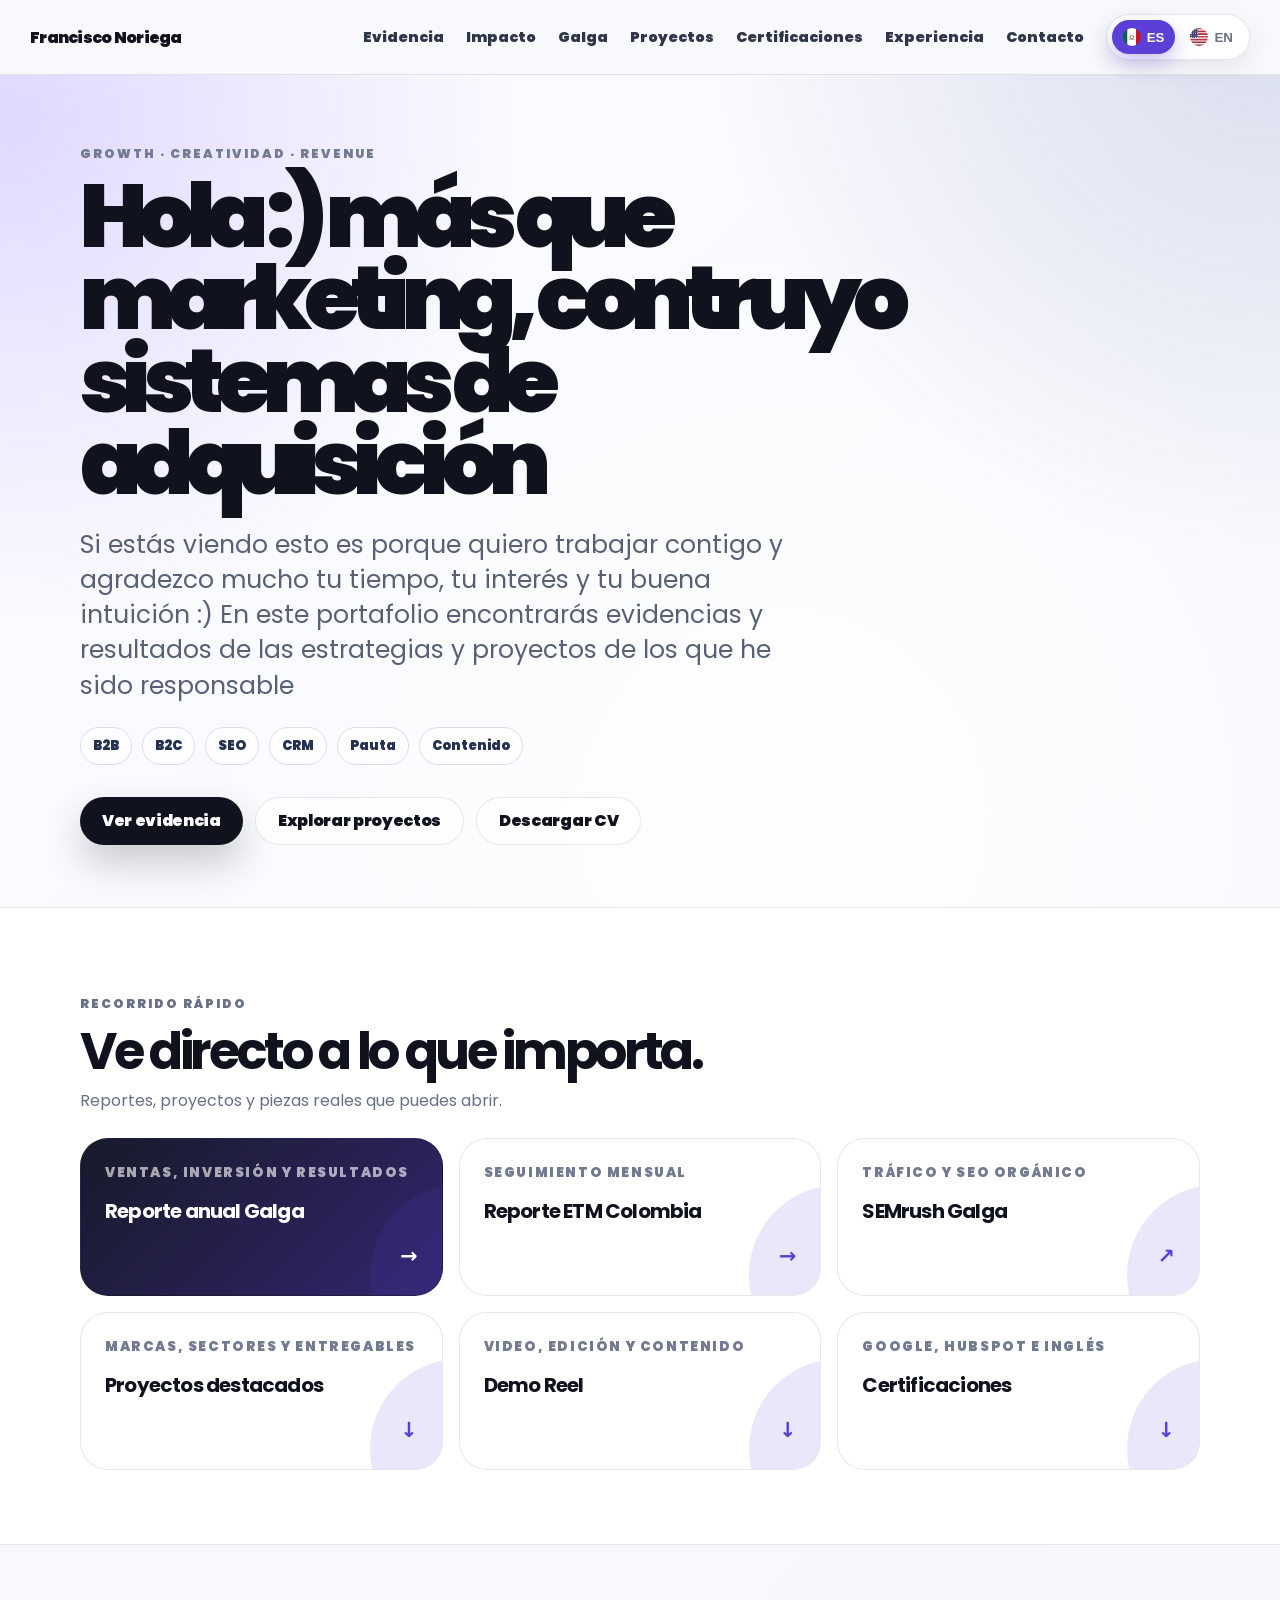
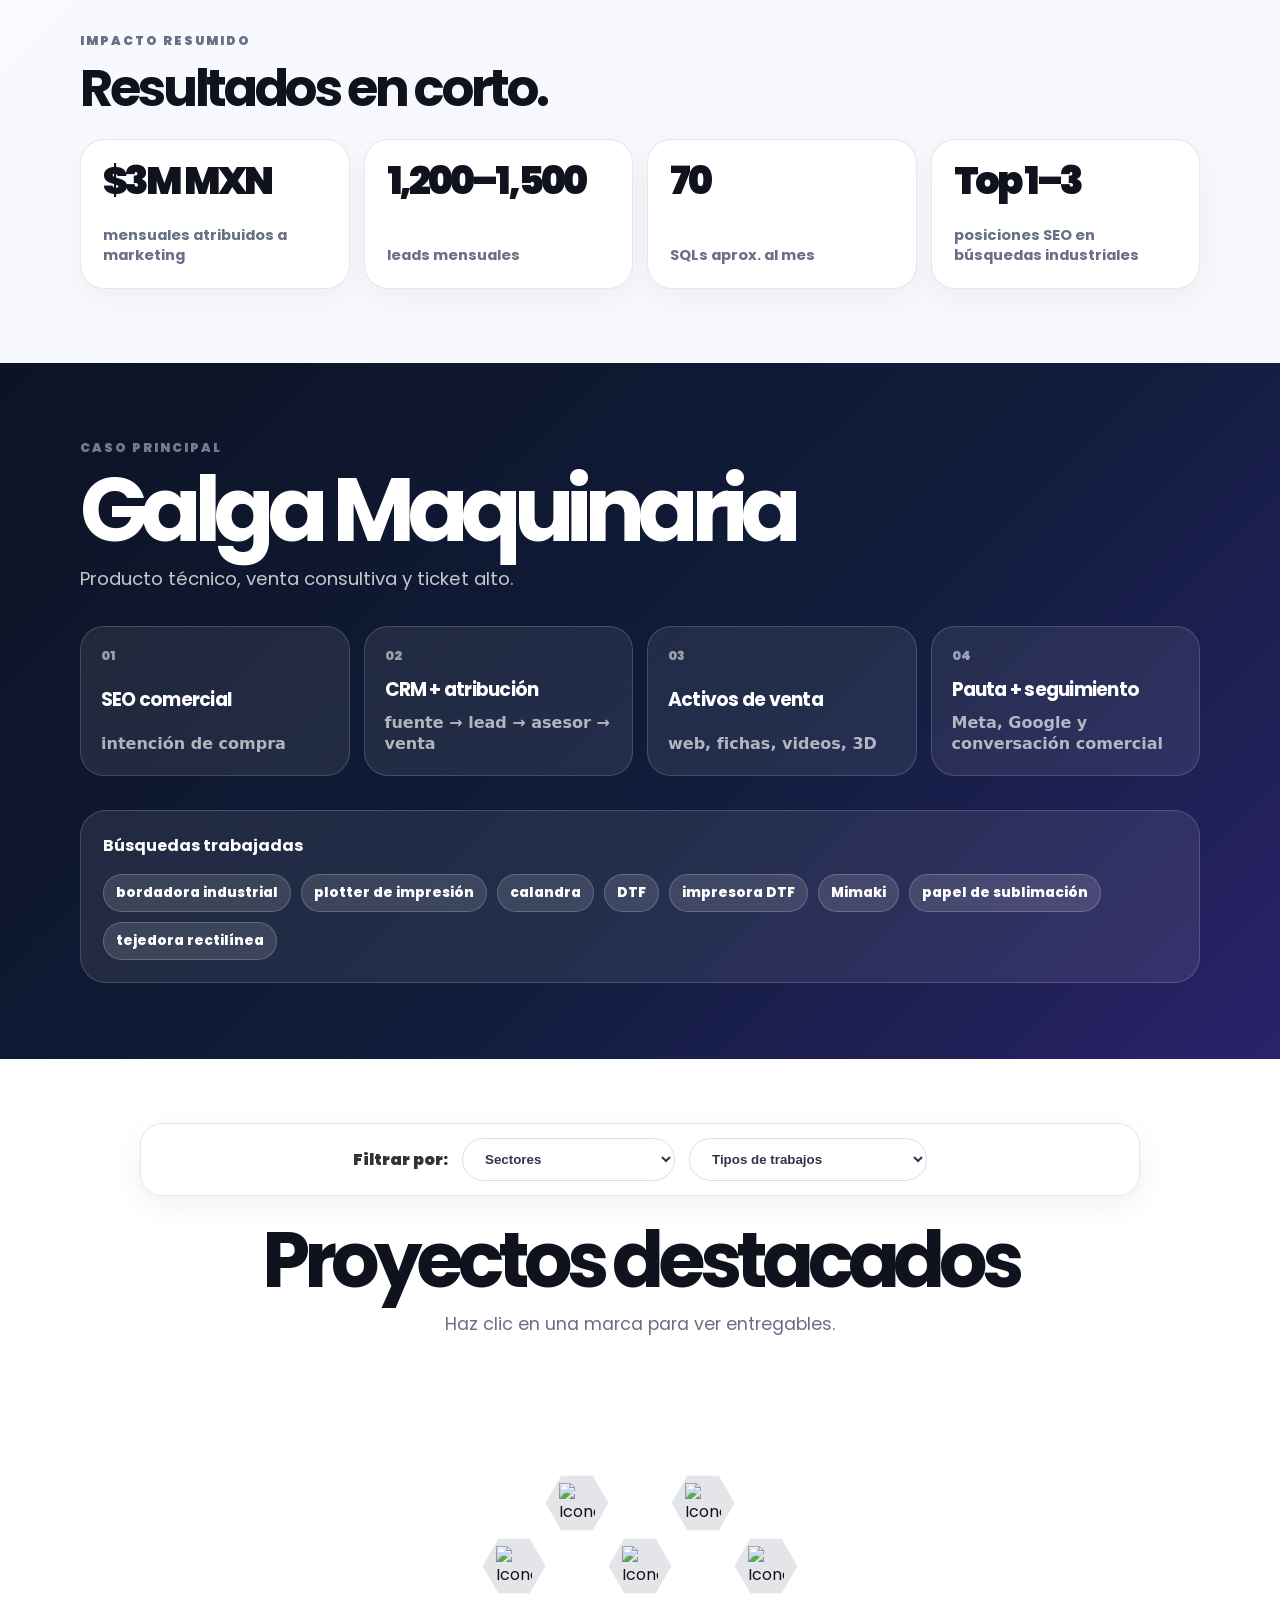
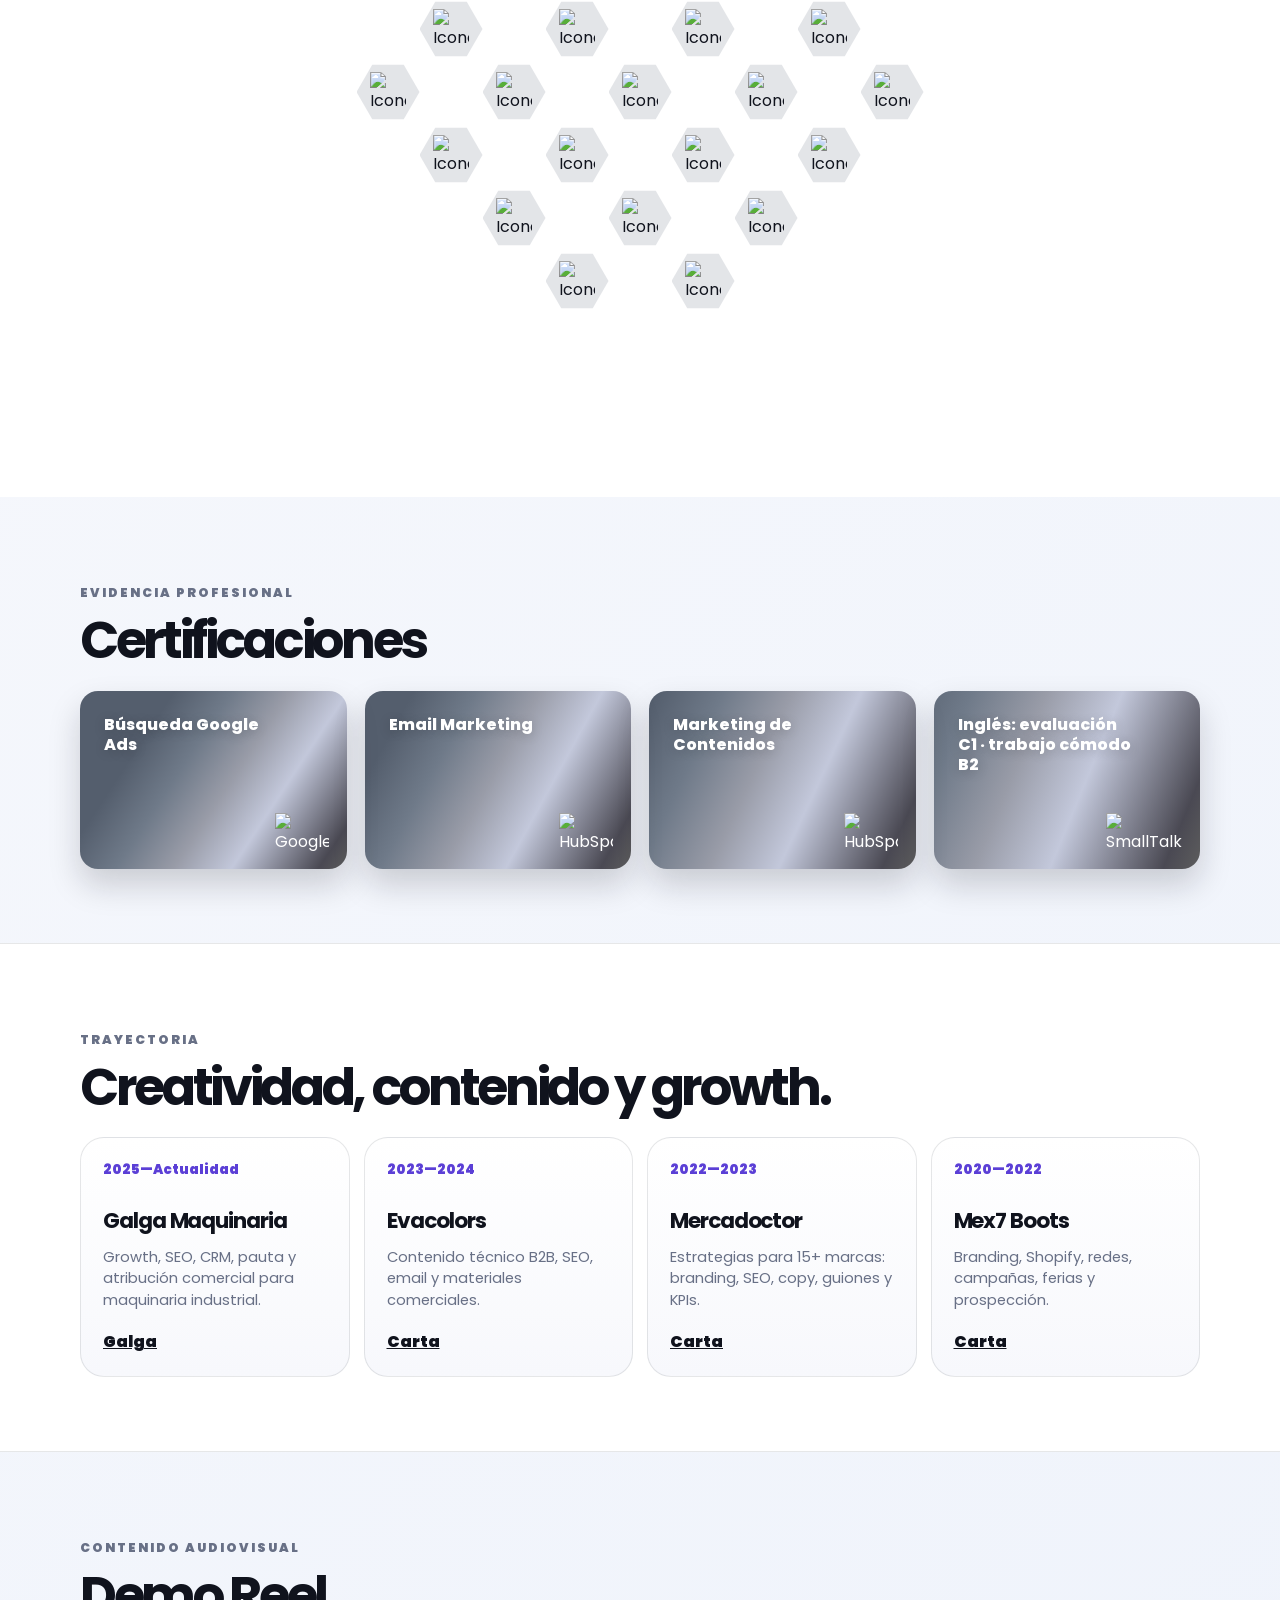
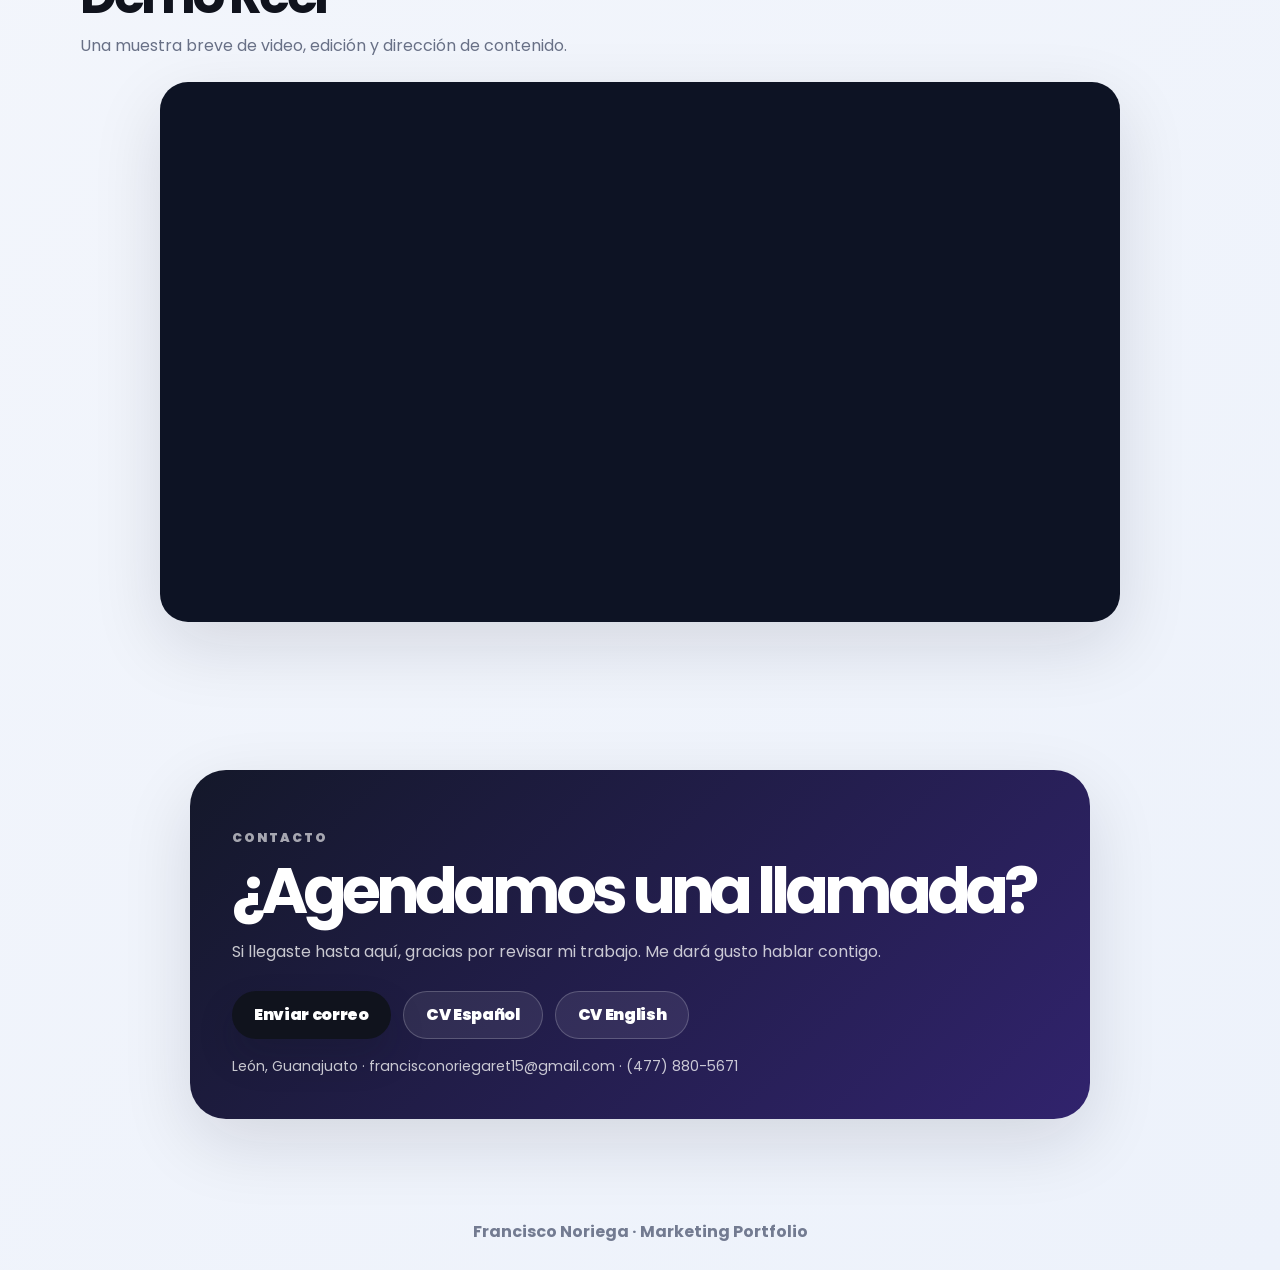
==== commit cedd6c1b: "Update index.html" ====
--- a/index.html
+++ b/index.html
@@ -6,16 +6,25 @@
   <meta name="description" content="Portafolio profesional de Francisco Noriega: creatividad, adquisición, CRM, SEO y resultados medibles." />
   <meta name="theme-color" content="#10131d" />
   <title>Francisco Noriega | Portafolio de Marketing</title>
+
   <link rel="preconnect" href="https://fonts.googleapis.com" />
   <link rel="preconnect" href="https://fonts.gstatic.com" crossorigin />
   <link href="https://fonts.googleapis.com/css2?family=Poppins:wght@400;500;600;700;800;900&display=swap" rel="stylesheet" />
-  <link rel="stylesheet" href="style.css" />
+
+  <link rel="stylesheet" href="./style.css?v=20260603" />
 </head>
+
 <body>
   <header class="site-header" id="inicio">
     <nav class="nav" aria-label="Navegación principal">
       <a class="nav__brand" href="#inicio">Francisco Noriega</a>
-      <button class="nav__toggle" type="button" aria-label="Abrir menú" aria-expanded="false"><span></span><span></span><span></span></button>
+
+      <button class="nav__toggle" type="button" aria-label="Abrir menú" aria-expanded="false">
+        <span></span>
+        <span></span>
+        <span></span>
+      </button>
+
       <div class="nav__menu">
         <a href="#evidencia" data-i18n="nav.evidence">Evidencia</a>
         <a href="#impacto" data-i18n="nav.impact">Impacto</a>
@@ -24,9 +33,15 @@
         <a href="#certificaciones" data-i18n="nav.certs">Certificaciones</a>
         <a href="#experiencia" data-i18n="nav.experience">Experiencia</a>
         <a href="#contacto" data-i18n="nav.contact">Contacto</a>
+
         <div class="language-switch" aria-label="Selector de idioma">
-          <button class="language-switch__btn" type="button" data-lang-button="es" aria-label="Ver en español"><img src="assets/flag-mx.png" alt="México" /> ES</button>
-          <button class="language-switch__btn" type="button" data-lang-button="en" aria-label="Read in English"><img src="assets/flag-us.png" alt="United States" /> EN</button>
+          <button class="language-switch__btn" type="button" data-lang-button="es" aria-label="Ver en español">
+            <img src="./flag-mx.png" alt="México" /> ES
+          </button>
+
+          <button class="language-switch__btn" type="button" data-lang-button="en" aria-label="Read in English">
+            <img src="./flag-us.png" alt="United States" /> EN
+          </button>
         </div>
       </div>
     </nav>
@@ -36,20 +51,30 @@
     <section class="hero">
       <div class="hero__inner reveal">
         <p class="eyebrow" data-i18n="hero.eyebrow">Growth · Creatividad · Revenue</p>
+
         <h1 data-i18n="hero.title">Construyo sistemas de adquisición.</h1>
+
         <p class="hero__lead" data-i18n="hero.lead">
-        Si estás viendo esto es porque quiero trabajar contigo y agradezco mucho tu tiempo, 
-        tu interés y tu buena intuición :)
-
-        En este portafolio encontrarás evidencias y resultados de las estrategias y proyectos 
-        de los que he sido responsable.</p>
+          Si estás viendo esto es porque quiero trabajar contigo y agradezco mucho tu tiempo,
+          tu interés y tu buena intuición :)
+
+          En este portafolio encontrarás evidencias y resultados de las estrategias y proyectos
+          de los que he sido responsable.
+        </p>
+
         <div class="hero__signals" aria-label="Especialidades principales">
-          <span data-i18n="hero.signal1">B2B</span><span data-i18n="hero.signal2">B2C</span><span data-i18n="hero.signal3">SEO</span><span data-i18n="hero.signal4">CRM</span><span data-i18n="hero.signal5">Pauta</span><span data-i18n="hero.signal6">Contenido</span>
-        </div>
+          <span data-i18n="hero.signal1">B2B</span>
+          <span data-i18n="hero.signal2">B2C</span>
+          <span data-i18n="hero.signal3">SEO</span>
+          <span data-i18n="hero.signal4">CRM</span>
+          <span data-i18n="hero.signal5">Pauta</span>
+          <span data-i18n="hero.signal6">Contenido</span>
+        </div>
+
         <div class="hero__actions">
           <a class="btn btn--primary" href="#evidencia" data-i18n="hero.ctaEvidence">Ver evidencia</a>
           <a class="btn btn--ghost" href="#seccion3" data-i18n="hero.ctaProjects">Explorar proyectos</a>
-          <a class="btn btn--ghost" href="assets/CV_Francisco_Noriega_ES.pdf" target="_blank" rel="noopener" data-cv-download data-i18n="hero.ctaCv">Descargar CV</a>
+          <a class="btn btn--ghost" href="./CV_Francisco_Noriega_ES.pdf" target="_blank" rel="noopener" data-cv-download data-i18n="hero.ctaCv">Descargar CV</a>
         </div>
       </div>
     </section>
@@ -60,13 +85,43 @@
         <h2 data-i18n="evidence.title">Ve directo a lo que importa.</h2>
         <p data-i18n="evidence.text">Reportes, proyectos y piezas reales que puedes abrir.</p>
       </div>
+
       <div class="evidence-grid reveal">
-        <a class="evidence-card evidence-card--main" href="https://fran15711.github.io/reporteanualgalga2025/" onclick="openPopup(event, this.href)"><small data-i18n="evidence.galgaSub">ventas, inversión y resultados</small><strong data-i18n="evidence.galga">Reporte anual Galga</strong><span>→</span></a>
-        <a class="evidence-card" href="https://fran15711.github.io/reportemensualetmcolombia/" onclick="openPopup(event, this.href)"><small data-i18n="evidence.colombiaSub">seguimiento mensual</small><strong data-i18n="evidence.colombia">Reporte ETM Colombia</strong><span>→</span></a>
-        <a class="evidence-card" href="https://es.semrush.com/analytics/overview/?q=galga.mx&protocol=https&searchType=domain" target="_blank" rel="noopener"><small data-i18n="evidence.semrushSub">tráfico y SEO orgánico</small><strong data-i18n="evidence.semrush">SEMrush Galga</strong><span>↗</span></a>
-        <a class="evidence-card" href="#seccion3"><small data-i18n="evidence.projectsSub">marcas, sectores y entregables</small><strong data-i18n="evidence.projects">Proyectos destacados</strong><span>↓</span></a>
-        <a class="evidence-card" href="#seccion5"><small data-i18n="evidence.reelSub">video, edición y contenido</small><strong data-i18n="evidence.reel">Demo Reel</strong><span>↓</span></a>
-        <a class="evidence-card" href="#certificaciones"><small data-i18n="evidence.certsSub">Google, HubSpot e inglés</small><strong data-i18n="evidence.certs">Certificaciones</strong><span>↓</span></a>
+        <a class="evidence-card evidence-card--main" href="https://fran15711.github.io/reporteanualgalga2025/" onclick="openPopup(event, this.href)">
+          <small data-i18n="evidence.galgaSub">ventas, inversión y resultados</small>
+          <strong data-i18n="evidence.galga">Reporte anual Galga</strong>
+          <span>→</span>
+        </a>
+
+        <a class="evidence-card" href="https://fran15711.github.io/reportemensualetmcolombia/" onclick="openPopup(event, this.href)">
+          <small data-i18n="evidence.colombiaSub">seguimiento mensual</small>
+          <strong data-i18n="evidence.colombia">Reporte ETM Colombia</strong>
+          <span>→</span>
+        </a>
+
+        <a class="evidence-card" href="https://es.semrush.com/analytics/overview/?q=galga.mx&protocol=https&searchType=domain" target="_blank" rel="noopener">
+          <small data-i18n="evidence.semrushSub">tráfico y SEO orgánico</small>
+          <strong data-i18n="evidence.semrush">SEMrush Galga</strong>
+          <span>↗</span>
+        </a>
+
+        <a class="evidence-card" href="#seccion3">
+          <small data-i18n="evidence.projectsSub">marcas, sectores y entregables</small>
+          <strong data-i18n="evidence.projects">Proyectos destacados</strong>
+          <span>↓</span>
+        </a>
+
+        <a class="evidence-card" href="#seccion5">
+          <small data-i18n="evidence.reelSub">video, edición y contenido</small>
+          <strong data-i18n="evidence.reel">Demo Reel</strong>
+          <span>↓</span>
+        </a>
+
+        <a class="evidence-card" href="#certificaciones">
+          <small data-i18n="evidence.certsSub">Google, HubSpot e inglés</small>
+          <strong data-i18n="evidence.certs">Certificaciones</strong>
+          <span>↓</span>
+        </a>
       </div>
     </section>
 
@@ -75,11 +130,27 @@
         <p class="eyebrow" data-i18n="impact.eyebrow">Impacto resumido</p>
         <h2 data-i18n="impact.title">Resultados en corto.</h2>
       </div>
+
       <div class="metric-grid reveal">
-        <article><strong>$3M MXN</strong><span data-i18n="metric.revenue">mensuales atribuidos a marketing</span></article>
-        <article><strong>1,200–1,500</strong><span data-i18n="metric.leads">leads mensuales</span></article>
-        <article><strong>70</strong><span data-i18n="metric.sql">SQLs aprox. al mes</span></article>
-        <article><strong>Top 1–3</strong><span data-i18n="metric.seo">posiciones SEO en búsquedas industriales</span></article>
+        <article>
+          <strong>$3M MXN</strong>
+          <span data-i18n="metric.revenue">mensuales atribuidos a marketing</span>
+        </article>
+
+        <article>
+          <strong>1,200–1,500</strong>
+          <span data-i18n="metric.leads">leads mensuales</span>
+        </article>
+
+        <article>
+          <strong>70</strong>
+          <span data-i18n="metric.sql">SQLs aprox. al mes</span>
+        </article>
+
+        <article>
+          <strong>Top 1–3</strong>
+          <span data-i18n="metric.seo">posiciones SEO en búsquedas industriales</span>
+        </article>
       </div>
     </section>
 
@@ -88,15 +159,45 @@
         <p class="eyebrow" data-i18n="galga.eyebrow">Caso principal</p>
         <h2 data-i18n="galga.title">Galga Maquinaria</h2>
         <p data-i18n="galga.lead">Producto técnico, venta consultiva y ticket alto.</p>
+
         <div class="galga-blocks">
-          <article><span>01</span><strong data-i18n="galga.block1">SEO comercial</strong><p data-i18n="galga.block1Sub">intención de compra</p></article>
-          <article><span>02</span><strong data-i18n="galga.block2">CRM + atribución</strong><p data-i18n="galga.block2Sub">fuente → lead → asesor → venta</p></article>
-          <article><span>03</span><strong data-i18n="galga.block3">Activos de venta</strong><p data-i18n="galga.block3Sub">web, fichas, videos, 3D</p></article>
-          <article><span>04</span><strong data-i18n="galga.block4">Pauta + seguimiento</strong><p data-i18n="galga.block4Sub">Meta, Google y conversación comercial</p></article>
-        </div>
+          <article>
+            <span>01</span>
+            <strong data-i18n="galga.block1">SEO comercial</strong>
+            <p data-i18n="galga.block1Sub">intención de compra</p>
+          </article>
+
+          <article>
+            <span>02</span>
+            <strong data-i18n="galga.block2">CRM + atribución</strong>
+            <p data-i18n="galga.block2Sub">fuente → lead → asesor → venta</p>
+          </article>
+
+          <article>
+            <span>03</span>
+            <strong data-i18n="galga.block3">Activos de venta</strong>
+            <p data-i18n="galga.block3Sub">web, fichas, videos, 3D</p>
+          </article>
+
+          <article>
+            <span>04</span>
+            <strong data-i18n="galga.block4">Pauta + seguimiento</strong>
+            <p data-i18n="galga.block4Sub">Meta, Google y conversación comercial</p>
+          </article>
+        </div>
+
         <div class="keywords">
           <strong data-i18n="galga.keywords">Búsquedas trabajadas</strong>
-          <div><span>bordadora industrial</span><span>plotter de impresión</span><span>calandra</span><span>DTF</span><span>impresora DTF</span><span>Mimaki</span><span>papel de sublimación</span><span>tejedora rectilínea</span></div>
+          <div>
+            <span>bordadora industrial</span>
+            <span>plotter de impresión</span>
+            <span>calandra</span>
+            <span>DTF</span>
+            <span>impresora DTF</span>
+            <span>Mimaki</span>
+            <span>papel de sublimación</span>
+            <span>tejedora rectilínea</span>
+          </div>
         </div>
       </div>
     </section>
@@ -104,6 +205,7 @@
     <section class="seccion3" id="seccion3">
       <div class="filtros reveal">
         <label for="filtro1" class="filtro-label" data-i18n="projects.filterLabel">Filtrar proyectos por:</label>
+
         <div class="select-container">
           <select id="filtro1" aria-label="Filtrar por sector">
             <option value="" data-i18n="projects.sectors">Sectores</option>
@@ -124,6 +226,7 @@
             <option value="Médico" data-i18n="sector.medical">Médico</option>
           </select>
         </div>
+
         <div class="select-container">
           <select id="filtro2" aria-label="Filtrar por tipo de trabajo">
             <option value="" data-i18n="projects.workTypes">Tipos de trabajos</option>
@@ -145,127 +248,183 @@
           </select>
         </div>
       </div>
+
       <h2 data-i18n="projects.title">Proyectos destacados</h2>
       <p data-i18n="projects.subtitle">Agrupados por marca. Haz clic en un hexágono para descubrir entregables.</p>
+
       <div class="panal">
-
-    <div class="hex-row">
-      <div class="hex" id="Seguridad">
-        <img src="https://raw.githubusercontent.com/Fran15711/prueba1/refs/heads/main/loguin%20centinela.png" alt="Icono">
-      </div>
-      <div class="hex" id="Ropa y Calzado">
-        <img src="https://raw.githubusercontent.com/Fran15711/prueba1/refs/heads/main/LOGO_DENVER_BLANCO_Y_DORADO%20imagotipo.png" alt="Icono">
-      </div>
-    </div>
-
-    <div class="hex-row">
-      <div class="hex" id="Manufactura">
-        <img src="https://raw.githubusercontent.com/Fran15711/prueba1/refs/heads/main/imagotipo%20fabricante-de-espuma-eva-header-logo.png" alt="Icono">
-      </div>
-      <div class="hex" id="Alimentos y Bebidas">
-        <img src="https://raw.githubusercontent.com/Fran15711/prueba1/refs/heads/main/avqzgkag0.png" alt="Icono">
-      </div>
-      <div class="hex" id="Alimentos y Bebidas" >
-        <img src="https://raw.githubusercontent.com/Fran15711/prueba1/refs/heads/main/logo%20chimirica.png" alt="Icono">
-      </div>
-    </div>
-
-    <div class="hex-row">
-      <div class="hex" id="Ropa y Calzado">
-        <img src="https://raw.githubusercontent.com/Fran15711/prueba1/refs/heads/main/logo%20mex7%20boots.png" alt="Icono">
-      </div>
-      <div class="hex" id="Bienes Raíces">
-        <img src="https://raw.githubusercontent.com/Fran15711/prueba1/refs/heads/main/logo%20bikia.png" alt="Icono">
-      </div>
-      <div class="hex" id="Agencia de Marketing">
-        <img src="https://raw.githubusercontent.com/Fran15711/prueba1/refs/heads/main/media%20(6)%202.png" alt="Icono">
-      </div>
-      <div class="hex" id="Turismo y Hotelería">
-        <img src="https://raw.githubusercontent.com/Fran15711/prueba1/refs/heads/main/logo%20ecoparque%20providencia.png" alt="Icono">
-      </div>
-    </div>
-
-    <div class="hex-row">
-      <div class="hex" id="Plaza Comercial">
-        <img src="https://raw.githubusercontent.com/Fran15711/prueba1/refs/heads/main/loguin.png" alt="Icono">
-      </div>
-      <div class="hex" id="Suplementos">
-        <img src="https://raw.githubusercontent.com/Fran15711/prueba1/refs/heads/main/media%20(1).png" alt="Icono">
-      </div>
-      <div class="hex" id="Arrendamiento">
-        <img src="https://raw.githubusercontent.com/Fran15711/prueba1/refs/heads/main/ROCARENT%20LOGO.png" alt="Icono">
-      </div>
-      <div class="hex" id="Plaza Comercial">
-        <img src="https://raw.githubusercontent.com/Fran15711/prueba1/refs/heads/main/PASEO%20MORELOS.png" alt="Icono">
-      </div>
-      <div class="hex" id="Manufactura">
-        <img src="https://raw.githubusercontent.com/Fran15711/prueba1/refs/heads/main/244170509_1976705719155936_2401628594957245460_n.png" alt="Icono">
-      </div>
-    </div>
-
-    <div class="hex-row">
-      <div class="hex" id="Bienes Raíces">
-        <img src="https://raw.githubusercontent.com/Fran15711/prueba1/refs/heads/main/logo-PRV.png" alt="Icono">
-      </div>
-      <div class="hex" id="Arte y Decoración">
-        <img src="https://raw.githubusercontent.com/Fran15711/prueba1/refs/heads/main/imagotipo%2011%20inks.png" alt="Icono">
-      </div>
-      <div class="hex" id="Maquinaria y Transporte">
-        <img src="https://raw.githubusercontent.com/Fran15711/prueba1/refs/heads/main/media%20(3).png" alt="Icono">
-      </div>
-      <div class="hex" id="Agroalimentario">
-        <img src="https://raw.githubusercontent.com/Fran15711/prueba1/refs/heads/main/logo-agro.png" alt="Icono">
-      </div>
-    </div>
-
-    <div class="hex-row">
-      <div class="hex" id="Manufactura">
-        <img src="https://raw.githubusercontent.com/Fran15711/prueba1/refs/heads/main/media%20(4).png" alt="Icono">
-      </div>
-      <div class="hex" id="Avalúos">
-        <img src="https://raw.githubusercontent.com/Fran15711/prueba1/refs/heads/main/VAL_logo.png" alt="Icono">
-      </div>
-      <div class="hex" id="Bienes Raíces">
-        <img src="https://raw.githubusercontent.com/Fran15711/prueba1/refs/heads/main/logo-neen.png" alt="Icono">
-      </div>
-    </div>
-
-    <div class="hex-row">
-      <div class="hex" id="Bienes Raíces">
-        <img src="https://raw.githubusercontent.com/Fran15711/prueba1/refs/heads/main/Recurso-5.png" alt="Icono">
-      </div>
-      <div class="hex" id="Médico">
-        <img src="https://raw.githubusercontent.com/Fran15711/prueba1/refs/heads/main/media%20(5).png" alt="Icono">
-      </div>
-    </div>
-  </div>
-
-    </section>
-
+        <div class="hex-row">
+          <div class="hex" id="Seguridad">
+            <img src="https://raw.githubusercontent.com/Fran15711/prueba1/refs/heads/main/loguin%20centinela.png" alt="Icono">
+          </div>
+          <div class="hex" id="Ropa y Calzado">
+            <img src="https://raw.githubusercontent.com/Fran15711/prueba1/refs/heads/main/LOGO_DENVER_BLANCO_Y_DORADO%20imagotipo.png" alt="Icono">
+          </div>
+        </div>
+
+        <div class="hex-row">
+          <div class="hex" id="Manufactura">
+            <img src="https://raw.githubusercontent.com/Fran15711/prueba1/refs/heads/main/imagotipo%20fabricante-de-espuma-eva-header-logo.png" alt="Icono">
+          </div>
+          <div class="hex" id="Alimentos y Bebidas">
+            <img src="https://raw.githubusercontent.com/Fran15711/prueba1/refs/heads/main/avqzgkag0.png" alt="Icono">
+          </div>
+          <div class="hex" id="Alimentos y Bebidas">
+            <img src="https://raw.githubusercontent.com/Fran15711/prueba1/refs/heads/main/logo%20chimirica.png" alt="Icono">
+          </div>
+        </div>
+
+        <div class="hex-row">
+          <div class="hex" id="Ropa y Calzado">
+            <img src="https://raw.githubusercontent.com/Fran15711/prueba1/refs/heads/main/logo%20mex7%20boots.png" alt="Icono">
+          </div>
+          <div class="hex" id="Bienes Raíces">
+            <img src="https://raw.githubusercontent.com/Fran15711/prueba1/refs/heads/main/logo%20bikia.png" alt="Icono">
+          </div>
+          <div class="hex" id="Agencia de Marketing">
+            <img src="https://raw.githubusercontent.com/Fran15711/prueba1/refs/heads/main/media%20(6)%202.png" alt="Icono">
+          </div>
+          <div class="hex" id="Turismo y Hotelería">
+            <img src="https://raw.githubusercontent.com/Fran15711/prueba1/refs/heads/main/logo%20ecoparque%20providencia.png" alt="Icono">
+          </div>
+        </div>
+
+        <div class="hex-row">
+          <div class="hex" id="Plaza Comercial">
+            <img src="https://raw.githubusercontent.com/Fran15711/prueba1/refs/heads/main/loguin.png" alt="Icono">
+          </div>
+          <div class="hex" id="Suplementos">
+            <img src="https://raw.githubusercontent.com/Fran15711/prueba1/refs/heads/main/media%20(1).png" alt="Icono">
+          </div>
+          <div class="hex" id="Arrendamiento">
+            <img src="https://raw.githubusercontent.com/Fran15711/prueba1/refs/heads/main/ROCARENT%20LOGO.png" alt="Icono">
+          </div>
+          <div class="hex" id="Plaza Comercial">
+            <img src="https://raw.githubusercontent.com/Fran15711/prueba1/refs/heads/main/PASEO%20MORELOS.png" alt="Icono">
+          </div>
+          <div class="hex" id="Manufactura">
+            <img src="https://raw.githubusercontent.com/Fran15711/prueba1/refs/heads/main/244170509_1976705719155936_2401628594957245460_n.png" alt="Icono">
+          </div>
+        </div>
+
+        <div class="hex-row">
+          <div class="hex" id="Bienes Raíces">
+            <img src="https://raw.githubusercontent.com/Fran15711/prueba1/refs/heads/main/logo-PRV.png" alt="Icono">
+          </div>
+          <div class="hex" id="Arte y Decoración">
+            <img src="https://raw.githubusercontent.com/Fran15711/prueba1/refs/heads/main/imagotipo%2011%20inks.png" alt="Icono">
+          </div>
+          <div class="hex" id="Maquinaria y Transporte">
+            <img src="https://raw.githubusercontent.com/Fran15711/prueba1/refs/heads/main/media%20(3).png" alt="Icono">
+          </div>
+          <div class="hex" id="Agroalimentario">
+            <img src="https://raw.githubusercontent.com/Fran15711/prueba1/refs/heads/main/logo-agro.png" alt="Icono">
+          </div>
+        </div>
+
+        <div class="hex-row">
+          <div class="hex" id="Manufactura">
+            <img src="https://raw.githubusercontent.com/Fran15711/prueba1/refs/heads/main/media%20(4).png" alt="Icono">
+          </div>
+          <div class="hex" id="Avalúos">
+            <img src="https://raw.githubusercontent.com/Fran15711/prueba1/refs/heads/main/VAL_logo.png" alt="Icono">
+          </div>
+          <div class="hex" id="Bienes Raíces">
+            <img src="https://raw.githubusercontent.com/Fran15711/prueba1/refs/heads/main/logo-neen.png" alt="Icono">
+          </div>
+        </div>
+
+        <div class="hex-row">
+          <div class="hex" id="Bienes Raíces">
+            <img src="https://raw.githubusercontent.com/Fran15711/prueba1/refs/heads/main/Recurso-5.png" alt="Icono">
+          </div>
+          <div class="hex" id="Médico">
+            <img src="https://raw.githubusercontent.com/Fran15711/prueba1/refs/heads/main/media%20(5).png" alt="Icono">
+          </div>
+        </div>
+      </div>
+    </section>
 
     <section class="certs section-pad" id="certificaciones">
-      <div class="section-head reveal"><p class="eyebrow" data-i18n="cert.eyebrow">Evidencia profesional</p><h2 data-i18n="cert.title">Certificaciones</h2></div>
+      <div class="section-head reveal">
+        <p class="eyebrow" data-i18n="cert.eyebrow">Evidencia profesional</p>
+        <h2 data-i18n="cert.title">Certificaciones</h2>
+      </div>
+
       <div class="cert-grid reveal">
-        <a href="https://skillshop.credential.net/c46cc691-19b3-4d85-ac1d-8e1cd058ee31#acc.vC9GneV1" data-shiny-button class="shiny-button enlace1" target="_blank" rel="noopener"><img src="https://raw.githubusercontent.com/Fran15711/prueba1/refs/heads/main/search%2Bprofessionals%2Bbadge-640w.png" alt="Google Ads badge"><p data-i18n="cert.google">Búsqueda Google Ads</p><canvas></canvas></a>
-        <a href="https://app.hubspot.com/academy/achievements/y91wzc6k/es/1/francisco-noriega/certificacion-de-email-marketing" data-shiny-button class="shiny-button enlace2" target="_blank" rel="noopener"><img src="https://raw.githubusercontent.com/Fran15711/prueba1/refs/heads/main/HubSpot-Logo.png" alt="HubSpot logo"><p data-i18n="cert.email">Email Marketing</p><canvas></canvas></a>
-        <a href="https://app.hubspot.com/academy/achievements/pdkr328w/es/1/francisco-noriega/marketing-de-contenidos" data-shiny-button class="shiny-button enlace3" target="_blank" rel="noopener"><img src="https://raw.githubusercontent.com/Fran15711/prueba1/refs/heads/main/HubSpot-Logo.png" alt="HubSpot logo"><p data-i18n="cert.content">Marketing de Contenidos</p><canvas></canvas></a>
-        <a href="https://app.smalltalk2.me/cert/7ba3ea7f" data-shiny-button class="shiny-button enlace4" target="_blank" rel="noopener"><img src="https://raw.githubusercontent.com/Fran15711/prueba1/refs/heads/main/samlltalk2me.png" alt="SmallTalk2Me logo"><p data-i18n="cert.english">Inglés: evaluación C1 · trabajo cómodo B2</p><canvas></canvas></a>
+        <a href="https://skillshop.credential.net/c46cc691-19b3-4d85-ac1d-8e1cd058ee31#acc.vC9GneV1" data-shiny-button class="shiny-button enlace1" target="_blank" rel="noopener">
+          <img src="https://raw.githubusercontent.com/Fran15711/prueba1/refs/heads/main/search%2Bprofessionals%2Bbadge-640w.png" alt="Google Ads badge">
+          <p data-i18n="cert.google">Búsqueda Google Ads</p>
+          <canvas></canvas>
+        </a>
+
+        <a href="https://app.hubspot.com/academy/achievements/y91wzc6k/es/1/francisco-noriega/certificacion-de-email-marketing" data-shiny-button class="shiny-button enlace2" target="_blank" rel="noopener">
+          <img src="https://raw.githubusercontent.com/Fran15711/prueba1/refs/heads/main/HubSpot-Logo.png" alt="HubSpot logo">
+          <p data-i18n="cert.email">Email Marketing</p>
+          <canvas></canvas>
+        </a>
+
+        <a href="https://app.hubspot.com/academy/achievements/pdkr328w/es/1/francisco-noriega/marketing-de-contenidos" data-shiny-button class="shiny-button enlace3" target="_blank" rel="noopener">
+          <img src="https://raw.githubusercontent.com/Fran15711/prueba1/refs/heads/main/HubSpot-Logo.png" alt="HubSpot logo">
+          <p data-i18n="cert.content">Marketing de Contenidos</p>
+          <canvas></canvas>
+        </a>
+
+        <a href="https://app.smalltalk2.me/cert/7ba3ea7f" data-shiny-button class="shiny-button enlace4" target="_blank" rel="noopener">
+          <img src="https://raw.githubusercontent.com/Fran15711/prueba1/refs/heads/main/samlltalk2me.png" alt="SmallTalk2Me logo">
+          <p data-i18n="cert.english">Inglés: evaluación C1 · trabajo cómodo B2</p>
+          <canvas></canvas>
+        </a>
       </div>
     </section>
 
     <section class="experience section-pad" id="experiencia">
-      <div class="section-head reveal"><p class="eyebrow" data-i18n="exp.eyebrow">Trayectoria</p><h2 data-i18n="exp.title">Creatividad, contenido y growth.</h2></div>
+      <div class="section-head reveal">
+        <p class="eyebrow" data-i18n="exp.eyebrow">Trayectoria</p>
+        <h2 data-i18n="exp.title">Creatividad, contenido y growth.</h2>
+      </div>
+
       <div class="experience-grid reveal">
-        <article><small>2025—Actualidad</small><h3>Galga Maquinaria</h3><p data-i18n="exp.galga">Growth, SEO, CRM, pauta y atribución comercial para maquinaria industrial.</p><a href="#galga">Galga</a></article>
-        <article><small>2023—2024</small><h3>Evacolors</h3><p data-i18n="exp.eva">Contenido técnico B2B, SEO, email y materiales comerciales.</p><a href="https://fran15711.github.io/cartarecomendacionevacolors/" onclick="openPopup(event, this.href)" data-i18n="exp.letter">Carta</a></article>
-        <article><small>2022—2023</small><h3>Mercadoctor</h3><p data-i18n="exp.mdr">Estrategias para 15+ marcas: branding, SEO, copy, guiones y KPIs.</p><a href="https://fran15711.github.io/cartarecomendacionmdr/" onclick="openPopup(event, this.href)" data-i18n="exp.letter">Carta</a></article>
-        <article><small>2020—2022</small><h3>Mex7 Boots</h3><p data-i18n="exp.mex7">Branding, Shopify, redes, campañas, ferias y prospección.</p><a href="https://fran15711.github.io/cartasrecomendacion/" onclick="openPopup(event, this.href)" data-i18n="exp.letter">Carta</a></article>
+        <article>
+          <small>2025—Actualidad</small>
+          <h3>Galga Maquinaria</h3>
+          <p data-i18n="exp.galga">Growth, SEO, CRM, pauta y atribución comercial para maquinaria industrial.</p>
+          <a href="#galga">Galga</a>
+        </article>
+
+        <article>
+          <small>2023—2024</small>
+          <h3>Evacolors</h3>
+          <p data-i18n="exp.eva">Contenido técnico B2B, SEO, email y materiales comerciales.</p>
+          <a href="https://fran15711.github.io/cartarecomendacionevacolors/" onclick="openPopup(event, this.href)" data-i18n="exp.letter">Carta</a>
+        </article>
+
+        <article>
+          <small>2022—2023</small>
+          <h3>Mercadoctor</h3>
+          <p data-i18n="exp.mdr">Estrategias para 15+ marcas: branding, SEO, copy, guiones y KPIs.</p>
+          <a href="https://fran15711.github.io/cartarecomendacionmdr/" onclick="openPopup(event, this.href)" data-i18n="exp.letter">Carta</a>
+        </article>
+
+        <article>
+          <small>2020—2022</small>
+          <h3>Mex7 Boots</h3>
+          <p data-i18n="exp.mex7">Branding, Shopify, redes, campañas, ferias y prospección.</p>
+          <a href="https://fran15711.github.io/cartasrecomendacion/" onclick="openPopup(event, this.href)" data-i18n="exp.letter">Carta</a>
+        </article>
       </div>
     </section>
 
     <section class="reel section-pad" id="seccion5">
-      <div class="section-head reveal"><p class="eyebrow" data-i18n="reel.eyebrow">Contenido audiovisual</p><h2 data-i18n="reel.title">Demo Reel</h2><p data-i18n="reel.text">Una muestra breve de video, edición y dirección de contenido.</p></div>
-      <div class="video-card reveal"><iframe src="https://www.youtube.com/embed/30472IYbWCw?rel=0&iv_load_policy=3" title="Demo Reel Francisco Noriega" frameborder="0" allow="accelerometer; autoplay; clipboard-write; encrypted-media; gyroscope; picture-in-picture; web-share" allowfullscreen></iframe></div>
+      <div class="section-head reveal">
+        <p class="eyebrow" data-i18n="reel.eyebrow">Contenido audiovisual</p>
+        <h2 data-i18n="reel.title">Demo Reel</h2>
+        <p data-i18n="reel.text">Una muestra breve de video, edición y dirección de contenido.</p>
+      </div>
+
+      <div class="video-card reveal">
+        <iframe src="https://www.youtube.com/embed/30472IYbWCw?rel=0&iv_load_policy=3" title="Demo Reel Francisco Noriega" frameborder="0" allow="accelerometer; autoplay; clipboard-write; encrypted-media; gyroscope; picture-in-picture; web-share" allowfullscreen></iframe>
+      </div>
     </section>
 
     <section class="contact section-pad" id="contacto">
@@ -273,13 +432,22 @@
         <p class="eyebrow" data-i18n="contact.eyebrow">Contacto</p>
         <h2 data-i18n="contact.title">¿Agendamos una llamada?</h2>
         <p data-i18n="contact.text">Si llegaste hasta aquí, gracias por revisar mi trabajo. Me dará gusto hablar contigo.</p>
-        <div class="contact-actions"><a class="btn btn--primary" href="mailto:francisconoriegaret15@gmail.com?subject=Contacto%20por%20portafolio%20-%20Francisco%20Noriega" data-i18n="contact.email">Enviar correo</a><a class="btn btn--ghost" href="assets/CV_Francisco_Noriega_ES.pdf" target="_blank" rel="noopener" data-i18n="contact.cvEs">CV Español</a><a class="btn btn--ghost" href="assets/CV_Francisco_Noriega_EN.pdf" target="_blank" rel="noopener" data-i18n="contact.cvEn">CV English</a></div>
+
+        <div class="contact-actions">
+          <a class="btn btn--primary" href="mailto:francisconoriegaret15@gmail.com?subject=Contacto%20por%20portafolio%20-%20Francisco%20Noriega" data-i18n="contact.email">Enviar correo</a>
+          <a class="btn btn--ghost" href="./CV_Francisco_Noriega_ES.pdf" target="_blank" rel="noopener" data-i18n="contact.cvEs">CV Español</a>
+          <a class="btn btn--ghost" href="./CV_Francisco_Noriega_EN.pdf" target="_blank" rel="noopener" data-i18n="contact.cvEn">CV English</a>
+        </div>
+
         <p class="contact-meta">León, Guanajuato · francisconoriegaret15@gmail.com · (477) 880-5671</p>
       </div>
     </section>
   </main>
 
-  <footer class="footer"><p data-i18n="footer.text">Francisco Noriega · Marketing Portfolio</p></footer>
-  <script src="script.js"></script>
+  <footer class="footer">
+    <p data-i18n="footer.text">Francisco Noriega · Marketing Portfolio</p>
+  </footer>
+
+  <script src="./script.js?v=20260603"></script>
 </body>
 </html>
--- a/style.css
+++ b/style.css
@@ -1,1567 +1,24 @@
-:root {
-  --bg: #f6f7fb;
-  --surface: #ffffff;
-  --surface-2: #eef1f7;
-  --ink: #151821;
-  --muted: #667085;
-  --line: rgba(17, 24, 39, 0.12);
-  --navy: #111827;
-  --blue: #1f3b8a;
-  --violet: #7c3aed;
-  --violet-2: #a855f7;
-  --shadow: 0 22px 60px rgba(15, 23, 42, 0.12);
-  --radius-xl: 30px;
-  --radius-lg: 22px;
-  --radius-md: 14px;
-  --max: 1180px;
+:root{
+  --ink:#10131d;
+  --muted:#687086;
+  --paper:#f6f7fb;
+  --card:#ffffff;
+  --line:rgba(16,19,29,.10);
+  --purple:#5b3fd6;
+  --purple-2:#8a6cff;
+  --blue:#1f3b8a;
+  --shadow:0 24px 70px rgba(16,19,29,.12);
+  --radius:28px;
 }
-
-* {
-  margin: 0;
-  padding: 0;
-  box-sizing: border-box;
-}
-
-html {
-  scroll-behavior: smooth;
-}
-
-body {
-  font-family: "Poppins", system-ui, -apple-system, BlinkMacSystemFont, "Segoe UI", sans-serif;
-  background: var(--bg);
-  color: var(--ink);
-  line-height: 1.6;
-  overflow-x: hidden;
-}
-
-a {
-  color: inherit;
-}
-
-button,
-a {
-  -webkit-tap-highlight-color: transparent;
-}
-
-img {
-  max-width: 100%;
-}
-
-.section-pad {
-  padding: 90px 24px;
-}
-
-.section-head {
-  width: min(var(--max), 100%);
-  margin: 0 auto 36px;
-}
-
-.section-head h2 {
-  font-size: clamp(2rem, 5vw, 4.2rem);
-  line-height: 1.05;
-  letter-spacing: -0.05em;
-  font-weight: 900;
-}
-
-.section-head p:not(.eyebrow) {
-  max-width: 800px;
-  color: var(--muted);
-  font-size: clamp(1rem, 1.6vw, 1.15rem);
-  margin-top: 14px;
-}
-
-.eyebrow {
-  display: inline-block;
-  font-size: 0.78rem;
-  line-height: 1.2;
-  font-weight: 800;
-  letter-spacing: 0.14em;
-  text-transform: uppercase;
-  color: var(--violet);
-  margin-bottom: 12px;
-}
-
-.site-header {
-  position: sticky;
-  top: 0;
-  z-index: 1000;
-  width: 100%;
-  backdrop-filter: blur(18px);
-  background: rgba(246, 247, 251, 0.82);
-  border-bottom: 1px solid var(--line);
-}
-
-.nav {
-  width: min(1240px, calc(100% - 36px));
-  height: 72px;
-  margin: 0 auto;
-  display: flex;
-  align-items: center;
-  justify-content: space-between;
-  gap: 24px;
-}
-
-.nav__brand {
-  text-decoration: none;
-  font-size: 1rem;
-  font-weight: 900;
-  letter-spacing: -0.03em;
-}
-
-.nav__links {
-  display: flex;
-  align-items: center;
-  gap: 18px;
-  list-style: none;
-}
-
-.nav__links a {
-  text-decoration: none;
-  color: #2b3445;
-  font-size: 0.9rem;
-  font-weight: 700;
-  transition: color 0.2s ease;
-}
-
-.nav__links a:hover {
-  color: var(--violet);
-}
-
-.nav__toggle {
-  display: none;
-  border: 0;
-  background: transparent;
-  width: 42px;
-  height: 42px;
-  cursor: pointer;
-}
-
-.nav__toggle span {
-  display: block;
-  width: 24px;
-  height: 2px;
-  background: var(--ink);
-  margin: 5px auto;
-  transition: transform 0.2s ease, opacity 0.2s ease;
-}
-
-.hero {
-  min-height: calc(100vh - 72px);
-  display: grid;
-  place-items: center;
-  position: relative;
-  overflow: hidden;
-  background:
-    radial-gradient(circle at 15% 15%, rgba(124, 58, 237, 0.18), transparent 32%),
-    radial-gradient(circle at 80% 22%, rgba(31, 59, 138, 0.16), transparent 32%),
-    linear-gradient(180deg, #ffffff 0%, #f5f7fb 100%);
-}
-
-.hero::after {
-  content: "";
-  position: absolute;
-  inset: auto -20% -42% -20%;
-  height: 52%;
-  background: linear-gradient(135deg, rgba(31, 59, 138, 0.12), rgba(124, 58, 237, 0.1));
-  filter: blur(40px);
-  border-radius: 50%;
-}
-
-.hero__grid {
-  position: relative;
-  z-index: 1;
-  width: min(var(--max), 100%);
-  margin: 0 auto;
-  display: grid;
-  grid-template-columns: minmax(0, 1.2fr) minmax(320px, 0.8fr);
-  gap: 34px;
-  align-items: center;
-}
-
-.hero h1 {
-  font-size: clamp(3rem, 7vw, 7rem);
-  line-height: 0.93;
-  letter-spacing: -0.075em;
-  font-weight: 900;
-  max-width: 940px;
-}
-
-.hero__lead {
-  margin-top: 26px;
-  max-width: 760px;
-  font-size: clamp(1rem, 1.6vw, 1.25rem);
-  color: var(--muted);
-}
-
-.hero__actions,
-.contact__actions {
-  margin-top: 30px;
-  display: flex;
-  flex-wrap: wrap;
-  gap: 12px;
-}
-
-.btn {
-  display: inline-flex;
-  align-items: center;
-  justify-content: center;
-  border-radius: 999px;
-  min-height: 48px;
-  padding: 12px 20px;
-  text-decoration: none;
-  font-weight: 800;
-  font-size: 0.94rem;
-  border: 1px solid transparent;
-  cursor: pointer;
-  transition: transform 0.22s ease, box-shadow 0.22s ease, border-color 0.22s ease, background 0.22s ease;
-}
-
-.btn:hover {
-  transform: translateY(-2px);
-}
-
-.btn--primary {
-  color: #fff;
-  background: linear-gradient(135deg, var(--blue), var(--violet));
-  box-shadow: 0 18px 36px rgba(124, 58, 237, 0.25);
-}
-
-.btn--ghost {
-  background: rgba(255, 255, 255, 0.76);
-  border-color: var(--line);
-  color: var(--ink);
-}
-
-.btn--ghost:hover {
-  border-color: rgba(124, 58, 237, 0.45);
-  box-shadow: 0 16px 32px rgba(15, 23, 42, 0.08);
-}
-
-.hero__panel {
-  background: rgba(255, 255, 255, 0.78);
-  border: 1px solid rgba(255, 255, 255, 0.75);
-  box-shadow: var(--shadow);
-  border-radius: var(--radius-xl);
-  padding: 28px;
-  backdrop-filter: blur(20px);
-}
-
-.hero__panel h2 {
-  font-size: 1.4rem;
-  margin-bottom: 10px;
-}
-
-.hero__panel p {
-  color: var(--muted);
-}
-
-.stack-list {
-  display: flex;
-  flex-wrap: wrap;
-  gap: 9px;
-  margin-top: 22px;
-}
-
-.stack-list span {
-  padding: 8px 12px;
-  background: rgba(31, 59, 138, 0.08);
-  border: 1px solid rgba(31, 59, 138, 0.1);
-  color: #1d2a58;
-  border-radius: 999px;
-  font-size: 0.78rem;
-  font-weight: 800;
-}
-
-.impact {
-  background: var(--navy);
-  color: #fff;
-}
-
-.impact .section-head p:not(.eyebrow) {
-  color: rgba(255, 255, 255, 0.72);
-}
-
-.metric-grid {
-  width: min(var(--max), 100%);
-  margin: 0 auto;
-  display: grid;
-  grid-template-columns: repeat(4, minmax(0, 1fr));
-  gap: 18px;
-}
-
-.metric-card {
-  min-height: 190px;
-  background: linear-gradient(180deg, rgba(255, 255, 255, 0.1), rgba(255, 255, 255, 0.05));
-  border: 1px solid rgba(255, 255, 255, 0.12);
-  border-radius: var(--radius-lg);
-  padding: 22px;
-  display: flex;
-  flex-direction: column;
-  justify-content: space-between;
-}
-
-.metric-card strong {
-  display: block;
-  font-size: clamp(1.8rem, 3vw, 3.1rem);
-  line-height: 1;
-  letter-spacing: -0.06em;
-  font-weight: 900;
-}
-
-.metric-card span {
-  margin-top: 18px;
-  color: rgba(255, 255, 255, 0.72);
-  font-size: 0.9rem;
-}
-
-.jump {
-  background: #fff;
-}
-
-.jump .button-container,
-.seccion2-3 .button-container {
-  width: min(var(--max), 100%);
-  margin: 0 auto;
-  display: flex;
-  flex-wrap: wrap;
-  justify-content: center;
-  align-items: center;
-  gap: 18px;
-}
-
-.jump .button {
-  min-height: 48px;
-  padding: 12px 18px;
-  border-radius: 999px;
-  border: 1px solid var(--line);
-  background: #fff;
-  color: var(--ink);
-  font-family: inherit;
-  font-weight: 900;
-  text-transform: uppercase;
-  letter-spacing: 0.05em;
-  cursor: pointer;
-  box-shadow: 0 8px 18px rgba(15, 23, 42, 0.06);
-  transition: transform 0.25s ease, background 0.25s ease, color 0.25s ease, box-shadow 0.25s ease;
-}
-
-.jump .button:hover {
-  color: #fff;
-  background: linear-gradient(135deg, var(--blue), var(--violet));
-  transform: translateY(-4px);
-  box-shadow: 0 18px 34px rgba(124, 58, 237, 0.22);
-}
-
-/* Certifications - shiny cards preserved */
-.seccion2-3 {
-  background: linear-gradient(180deg, #f6f7fb, #fff);
-}
-
-.shiny-button {
-  position: relative;
-  display: block;
-  width: 220px;
-  height: 220px;
-  padding: 26px;
-  border-radius: 18px;
-  overflow: hidden;
-  box-shadow: 0 12px 24px rgba(24, 31, 44, 0.24);
-  text-decoration: none;
-  cursor: pointer;
-  transition: transform 200ms ease, box-shadow 200ms ease;
-  color: white;
-  isolation: isolate;
-}
-
-.shiny-button:hover {
-  transform: scale(1.06) translateY(-3px);
-  box-shadow: 0 22px 44px rgba(24, 31, 44, 0.26);
-}
-
-.shiny-button p {
-  margin: 0;
-  position: relative;
-  z-index: 2;
-  color: white;
-  max-width: 160px;
-  font-weight: 800;
-  line-height: 1.28;
-  text-shadow: 0 2px 6px rgba(0, 0, 0, 0.35);
-  font-size: 1rem;
-}
-
-.shiny-button canvas {
-  position: absolute;
-  inset: 0;
-  width: 100%;
-  height: 100%;
-  z-index: -1;
-}
-
-.shiny-button .button-image {
-  position: absolute;
-  right: 22px;
-  bottom: 20px;
-  height: auto;
-  pointer-events: none;
-  z-index: 2;
-}
-
-.shiny-button.enlace1 .button-image { width: 34px; }
-.shiny-button.enlace2 .button-image { width: 66px; }
-.shiny-button.enlace3 .button-image { width: 66px; }
-.shiny-button.enlace4 .button-image { width: 88px; }
-
-/* Experience slider */
-.seccion2 {
-  width: 100%;
-  height: 100vh;
-  min-height: 680px;
-  display: grid;
-  place-items: center;
-  position: relative;
-  overflow: hidden;
-  background: #05070d;
-  box-shadow: 0 3px 20px rgba(0, 0, 0, 0.18);
-}
-
-.seccion2 .slider {
-  width: 100%;
-  height: 100%;
-  position: relative;
-}
-
-.seccion2 .item {
-  width: 210px;
-  height: 310px;
-  list-style-type: none;
-  position: absolute;
-  top: 50%;
-  transform: translateY(-50%);
-  z-index: 1;
-  background-position: center;
-  background-size: cover;
-  border-radius: 22px;
-  box-shadow: 0 24px 34px rgba(255, 255, 255, 0.18) inset, 0 18px 48px rgba(0, 0, 0, 0.35);
-  transition: transform 0.1s, left 0.75s, top 0.75s, width 0.75s, height 0.75s, opacity 0.75s;
-}
-
-.seccion2 .item::after {
-  content: "";
-  position: absolute;
-  inset: 0;
-  border-radius: inherit;
-  background: linear-gradient(90deg, rgba(0, 0, 0, 0.72), rgba(0, 0, 0, 0.15));
-  pointer-events: none;
-}
-
-.seccion2 .item:nth-child(1),
-.seccion2 .item:nth-child(2) {
-  left: 0;
-  top: 0;
-  width: 100%;
-  height: 100%;
-  transform: none;
-  border-radius: 0;
-  box-shadow: none;
-  opacity: 1;
-}
-
-.seccion2 .item:nth-child(3) { left: 52%; }
-.seccion2 .item:nth-child(4) { left: calc(52% + 230px); }
-.seccion2 .item:nth-child(5) { left: calc(52% + 460px); }
-.seccion2 .item:nth-child(6) { left: calc(52% + 690px); opacity: 0; }
-
-.seccion2 .content {
-  width: min(42vw, 540px);
-  position: absolute;
-  z-index: 2;
-  top: 50%;
-  left: clamp(24px, 6vw, 86px);
-  transform: translateY(-50%);
-  color: white;
-  text-shadow: 0 3px 8px rgba(0, 0, 0, 0.45);
-  opacity: 0;
-  display: none;
-}
-
-.seccion2 .content .title {
-  font-size: clamp(2.2rem, 6vw, 5.8rem);
-  line-height: 0.95;
-  letter-spacing: -0.065em;
-  font-weight: 900;
-}
-
-.seccion2 .content .description {
-  line-height: 1.7;
-  margin: 1rem 0 1.5rem;
-  color: rgba(255, 255, 255, 0.85);
-  font-size: clamp(0.95rem, 1.4vw, 1.12rem);
-}
-
-.seccion2 .item:nth-of-type(2) .content {
-  display: block;
-  animation: sliderShow 0.75s ease-in-out 0.3s forwards;
-}
-
-@keyframes sliderShow {
-  0% { filter: blur(5px); transform: translateY(calc(-50% + 75px)); }
-  100% { opacity: 1; filter: blur(0); }
-}
-
-.slider-nav {
-  position: absolute;
-  bottom: 2rem;
-  left: 50%;
-  transform: translateX(-50%);
-  z-index: 5;
-  user-select: none;
-  display: flex;
-  gap: 12px;
-}
-
-.slider-nav .btn {
-  width: 54px;
-  height: 54px;
-  border: 1px solid rgba(255, 255, 255, 0.4);
-  background: rgba(255, 255, 255, 0.65);
-  color: rgba(0, 0, 0, 0.82);
-  border-radius: 50%;
-  cursor: pointer;
-  font-size: 1.2rem;
-  font-weight: 900;
-}
-
-.slider-nav .btn:hover {
-  background: white;
-}
-
-.btn-recomendacion {
-  display: inline-flex;
-  align-items: center;
-  min-height: 42px;
-  margin-top: 6px;
-  padding: 9px 16px;
-  background-color: #fff;
-  color: #05070d;
-  text-decoration: none;
-  border-radius: 999px;
-  font-weight: 900;
-  transition: transform 0.2s ease, background-color 0.2s ease;
-}
-
-.btn-recomendacion:hover {
-  background-color: #dbe7ff;
-  transform: scale(1.04);
-}
-
-/* Galga case */
-.galgaX {
-  font-family: "Poppins", sans-serif;
-  width: 100%;
-  background: #fff;
-}
-
-.galgaX__hero {
-  background: radial-gradient(circle at 20% 10%, rgba(124, 58, 237, 0.28), transparent 35%), linear-gradient(135deg, #050c1f, #0b1f3f 60%, #092857);
-  color: #ffffff;
-  padding: 88px 24px 100px;
-}
-
-.galgaX__heroInner {
-  max-width: var(--max);
-  margin: 0 auto;
-}
-
-.galgaX__brand {
-  display: flex;
-  align-items: flex-start;
-  gap: 20px;
-  flex-wrap: wrap;
-}
-
-.galgaX__logoWrap {
-  width: 62px;
-  height: 62px;
-  border-radius: 18px;
-  display: grid;
-  place-items: center;
-  background: rgba(255, 255, 255, 0.12);
-  border: 1px solid rgba(255, 255, 255, 0.18);
-  font-weight: 900;
-  letter-spacing: -0.08em;
-}
-
-.galgaX__brandText {
-  flex: 1 1 720px;
-}
-
-.galgaX__title {
-  font-size: clamp(2.4rem, 5vw, 5.1rem);
-  font-weight: 900;
-  letter-spacing: -0.065em;
-  line-height: 0.98;
-}
-
-.galgaX__subtitle {
-  margin-top: 16px;
-  font-size: clamp(1rem, 1.4vw, 1.2rem);
-  opacity: 0.82;
-  max-width: 760px;
-}
-
-.galgaX__badges {
-  margin-top: 30px;
-  display: flex;
-  gap: 12px;
-  flex-wrap: wrap;
-}
-
-.galgaX__badge {
-  padding: 9px 16px;
-  border-radius: 999px;
-  border: 1px solid rgba(255, 255, 255, 0.25);
-  background: rgba(255, 255, 255, 0.08);
-  font-size: 14px;
-  font-weight: 800;
-}
-
-.galgaX__cards {
-  margin-top: 36px;
-  display: grid;
-  grid-template-columns: repeat(3, 1fr);
-  gap: 20px;
-}
-
-.galgaX__card {
-  background: rgba(255, 255, 255, 0.08);
-  border: 1px solid rgba(255, 255, 255, 0.15);
-  border-radius: 20px;
-  padding: 24px;
-}
-
-.galgaX__card h3 {
-  font-size: 13px;
-  text-transform: uppercase;
-  letter-spacing: 0.1em;
-  margin-bottom: 10px;
-  opacity: 0.8;
-}
-
-.galgaX__card p {
-  color: rgba(255, 255, 255, 0.84);
-}
-
-.galgaX__content {
-  padding: 82px 24px;
-  color: #0b1220;
-  background: linear-gradient(180deg, #fff, #f6f7fb);
-}
-
-.galgaX__sectionHead {
-  max-width: var(--max);
-  margin: 0 auto 35px;
-}
-
-.galgaX__h3 {
-  font-size: clamp(1.9rem, 4vw, 3rem);
-  line-height: 1.08;
-  letter-spacing: -0.055em;
-  font-weight: 900;
-  margin-bottom: 8px;
-}
-
-.galgaX__p {
-  color: var(--muted);
-  max-width: 780px;
-}
-
-.galgaX__kpis {
-  max-width: var(--max);
-  margin: 0 auto 60px;
-  display: grid;
-  grid-template-columns: repeat(4, 1fr);
-  gap: 18px;
-}
-
-.galgaX__kpi {
-  background: #ffffff;
-  border: 1px solid rgba(0, 0, 0, 0.08);
-  border-radius: 20px;
-  padding: 22px;
-  min-height: 182px;
-  display: flex;
-  flex-direction: column;
-  justify-content: space-between;
-  box-shadow: 0 14px 36px rgba(15, 23, 42, 0.06);
-}
-
-.galgaX__kpiTop {
-  display: flex;
-  justify-content: space-between;
-  gap: 12px;
-  align-items: flex-start;
-}
-
-.galgaX__kpiLabel {
-  font-weight: 900;
-  font-size: 0.98rem;
-}
-
-.galgaX__kpiChip {
-  background: rgba(31, 59, 138, 0.1);
-  padding: 6px 10px;
-  border-radius: 999px;
-  font-size: 0.72rem;
-  font-weight: 900;
-  color: #1f3b8a;
-  white-space: nowrap;
-}
-
-.galgaX__kpiValue {
-  margin: 20px 0 15px;
-}
-
-.galgaX__count {
-  font-size: clamp(2rem, 3vw, 2.85rem);
-  font-weight: 900;
-  line-height: 1;
-  white-space: nowrap;
-  letter-spacing: -0.06em;
-}
-
-.galgaX__bar {
-  height: 8px;
-  background: rgba(0, 0, 0, 0.08);
-  border-radius: 999px;
-  overflow: hidden;
-}
-
-.galgaX__bar span {
-  display: block;
-  height: 100%;
-  width: 0%;
-  background: linear-gradient(90deg, #1f3b8a, #7c3aed);
-  border-radius: 999px;
-  transition: width 1.1s ease;
-}
-
-.galgaX__gridBtns {
-  max-width: var(--max);
-  margin: 0 auto 50px;
-  display: grid;
-  grid-template-columns: repeat(3, 1fr);
-  gap: 20px;
-}
-
-.galgaX__btn {
-  display: flex;
-  align-items: center;
-  gap: 14px;
-  padding: 20px;
-  background: #ffffff;
-  border-radius: 22px;
-  border: 1px solid rgba(0, 0, 0, 0.08);
-  text-decoration: none;
-  color: #0b1220;
-  font-weight: 900;
-  font-size: 16px;
-  transition: all 0.25s ease;
-  cursor: pointer;
-  box-shadow: 0 14px 36px rgba(15, 23, 42, 0.06);
-}
-
-.galgaX__btn:hover {
-  transform: translateY(-4px);
-  border-color: #7c3aed;
-  box-shadow: 0 20px 45px rgba(124, 58, 237, 0.22);
-}
-
-.galgaX__btnIcon {
-  font-size: 22px;
-}
-
-.galgaX__highlights {
-  max-width: var(--max);
-  margin: 0 auto;
-  background: #ffffff;
-  padding: 30px;
-  border-radius: 20px;
-  border: 1px solid rgba(0, 0, 0, 0.08);
-  box-shadow: 0 14px 36px rgba(15, 23, 42, 0.06);
-}
-
-.galgaX__list {
-  margin-top: 15px;
-  padding-left: 20px;
-  color: #5a6475;
-}
-
-.galgaX__list li + li {
-  margin-top: 10px;
-}
-
-.method {
-  min-height: 80vh;
-  display: grid;
-  place-items: center;
-  position: relative;
-  overflow: hidden;
-  background: linear-gradient(40deg, #080a0f, #001120);
-}
-
-.method::before,
-.method::after {
-  content: "";
-  position: absolute;
-  width: 56vw;
-  height: 56vw;
-  min-width: 420px;
-  min-height: 420px;
-  border-radius: 50%;
-  filter: blur(55px);
-  opacity: 0.58;
-  mix-blend-mode: screen;
-  animation: floatBlob 18s ease-in-out infinite alternate;
-}
-
-.method::before {
-  background: rgba(18, 113, 255, 0.6);
-  left: -18vw;
-  top: -16vw;
-}
-
-.method::after {
-  background: rgba(124, 58, 237, 0.7);
-  right: -16vw;
-  bottom: -20vw;
-  animation-delay: -7s;
-}
-
-@keyframes floatBlob {
-  from { transform: translate3d(0, 0, 0) scale(1); }
-  to { transform: translate3d(8vw, 5vh, 0) scale(1.12); }
-}
-
-.method__card {
-  position: relative;
-  z-index: 1;
-  width: min(920px, 100%);
-  padding: clamp(30px, 5vw, 56px);
-  border-radius: 28px;
-  border: 1px solid rgba(255, 255, 255, 0.18);
-  background: rgba(255, 255, 255, 0.08);
-  backdrop-filter: blur(20px);
-  color: #fff;
-  box-shadow: 0 40px 80px rgba(0, 0, 0, 0.28);
-  text-align: center;
-}
-
-.method__card h2 {
-  font-size: clamp(2rem, 5vw, 4.5rem);
-  line-height: 1.02;
-  letter-spacing: -0.065em;
-  font-weight: 900;
-}
-
-.method__card p:not(.eyebrow) {
-  color: rgba(255, 255, 255, 0.78);
-  margin: 22px auto 0;
-  max-width: 760px;
-}
-
-/* Project filters and hexagon honeycomb */
-.seccion3 {
-  min-height: 100vh;
-  overflow: hidden;
-  font-family: "Poppins", sans-serif;
-  box-sizing: border-box;
-  text-align: center;
-  position: relative;
-  background: #fff;
-  isolation: isolate;
-  padding-top: 32px;
-  padding-bottom: 72px;
-}
-
-.filtros {
-  position: relative;
-  z-index: 6;
-  width: min(var(--max), calc(100% - 32px));
-  margin: 0 auto;
-  display: flex;
-  align-items: center;
-  gap: 14px;
-  padding: 16px;
-  background-color: rgba(244, 247, 251, 0.9);
-  backdrop-filter: blur(12px);
-  border: 1px solid var(--line);
-  border-radius: 18px;
-  box-shadow: 0 12px 26px rgba(0, 0, 0, 0.08);
-}
-
-.filtro-label {
-  font-size: 0.92rem;
-  font-weight: 900;
-  color: #333;
-  margin-right: 4px;
-  letter-spacing: 0.01em;
-  white-space: nowrap;
-}
-
-.select-container {
-  position: relative;
-  display: flex;
-  flex-direction: column;
-  min-width: min(260px, 100%);
-}
-
-select {
-  width: 100%;
-  padding: 12px 16px;
-  font-family: inherit;
-  font-size: 0.88rem;
-  border: 1px solid #d1d8e0;
-  border-radius: 10px;
-  background-color: #fff;
-  color: #555;
-  transition: border-color 0.3s ease, box-shadow 0.3s ease;
-  cursor: pointer;
-}
-
-select:focus {
-  border-color: #7c3aed;
-  outline: none;
-  box-shadow: 0 0 0 4px rgba(124, 58, 237, 0.12);
-}
-
-.seccion3 h2 {
-  position: relative;
-  font-size: clamp(2.6rem, 6vw, 5.5rem);
-  font-weight: 900;
-  letter-spacing: -0.06em;
-  color: #333;
-  z-index: 4;
-  margin-top: 54px;
-  transition: color 0.4s ease;
-}
-
-.seccion3 > p {
-  position: relative;
-  font-size: clamp(1rem, 2vw, 1.4rem);
-  color: #666;
-  z-index: 4;
-  margin-top: 10px;
-  transition: color 0.4s ease;
-}
-
-.seccion3 .panal {
-  display: flex;
-  flex-direction: column;
-  align-items: center;
-  justify-content: center;
-  height: min(92vmin, 780px);
-  min-height: 560px;
-  position: relative;
-  z-index: 3;
-  margin-top: 10px;
-}
-
-.seccion3 .hex-row {
-  display: flex;
-  justify-content: center;
-  gap: clamp(18px, 6.6vmin, 76px);
-  z-index: 3;
-}
-
-.seccion3 .hex {
-  width: clamp(48px, 7vmin, 78px);
-  height: clamp(48px, 7vmin, 78px);
-  background-color: rgba(213, 216, 222, 0.7);
-  clip-path: polygon(25% 6.7%, 75% 6.7%, 100% 50%, 75% 93.3%, 25% 93.3%, 0% 50%);
-  position: relative;
-  display: flex;
-  align-items: center;
-  justify-content: center;
-  transition: transform 0.3s ease, background-color 0.3s ease, opacity 0.3s ease;
-  z-index: 3;
-  cursor: pointer;
-}
-
-.seccion3 .hex:hover {
-  transform: scale(1.8);
-  background-color: rgba(255, 255, 255, 0.86);
-}
-
-.seccion3 .hex img {
-  width: 58%;
-  height: auto;
-  object-fit: contain;
-  pointer-events: none;
-  transition: filter 0.25s ease, opacity 0.25s ease;
-}
-
-.dynamic-button {
-  background-color: transparent;
-  border: none;
-  padding: 0;
-  cursor: pointer;
-  opacity: 0;
-  position: absolute;
-  transform: translateY(-5px);
-  transition: transform 0.5s ease, opacity 0.3s ease, filter 0.3s ease;
-}
-
-.dynamic-button img {
-  height: auto;
-  pointer-events: none;
-  filter: drop-shadow(0 10px 18px rgba(0, 0, 0, 0.2));
-}
-
-.dynamic-button:hover {
-  transform: translateY(-10px) scale(1.06);
-}
-
-.dynamic-button:hover img {
-  opacity: 0.86;
-}
-
-/* Demo */
-.seccion5 {
-  background: #fff;
-}
-
-.video-card {
-  width: min(960px, calc(100% - 32px));
-  margin: 0 auto;
-  aspect-ratio: 16 / 9;
-  border-radius: var(--radius-xl);
-  overflow: hidden;
-  box-shadow: var(--shadow);
-  border: 1px solid var(--line);
-  background: #000;
-}
-
-.video-card iframe {
-  width: 100%;
-  height: 100%;
-  display: block;
-}
-
-.work-life {
-  background: #f6f7fb;
-}
-
-.counter-grid {
-  width: min(var(--max), 100%);
-  margin: 0 auto;
-  display: grid;
-  grid-template-columns: repeat(4, 1fr);
-  gap: 18px;
-}
-
-.counter-grid article {
-  min-height: 170px;
-  background: #fff;
-  border: 1px solid var(--line);
-  border-radius: 22px;
-  padding: 24px;
-  display: flex;
-  flex-direction: column;
-  justify-content: center;
-  box-shadow: 0 14px 36px rgba(15, 23, 42, 0.06);
-}
-
-.counter-grid strong {
-  display: block;
-  font-size: clamp(2.2rem, 4vw, 4rem);
-  line-height: 1;
-  letter-spacing: -0.06em;
-  font-weight: 900;
-}
-
-.counter-grid span {
-  margin-top: 12px;
-  color: var(--muted);
-  font-weight: 700;
-}
-
-.contact {
-  background: linear-gradient(135deg, #111827, #0b1f3f 70%, #2e1065);
-  color: #fff;
-}
-
-.contact__card {
-  width: min(920px, 100%);
-  margin: 0 auto;
-  text-align: center;
-}
-
-.contact__card h2 {
-  font-size: clamp(2.6rem, 7vw, 6.5rem);
-  line-height: 0.95;
-  letter-spacing: -0.075em;
-  font-weight: 900;
-}
-
-.contact__card p:not(.eyebrow):not(.contact__meta) {
-  max-width: 760px;
-  margin: 22px auto 0;
-  color: rgba(255, 255, 255, 0.76);
-}
-
-.contact__actions {
-  justify-content: center;
-}
-
-.contact__meta {
-  margin-top: 24px;
-  color: rgba(255, 255, 255, 0.65);
-  font-size: 0.9rem;
-}
-
-.footer {
-  padding: 26px 20px;
-  text-align: center;
-  color: #7a8291;
-  background: #05070d;
-}
-
-/* Popup */
-.portfolio-popup {
-  position: fixed;
-  inset: 0;
-  z-index: 3000;
-  display: grid;
-  place-items: center;
-  background: rgba(5, 7, 13, 0.72);
-  padding: 22px;
-}
-
-.portfolio-popup__panel {
-  position: relative;
-  width: min(1120px, 100%);
-  height: min(760px, 86vh);
-  background: #fff;
-  border-radius: 20px;
-  overflow: hidden;
-  box-shadow: 0 44px 120px rgba(0, 0, 0, 0.35);
-}
-
-.portfolio-popup iframe {
-  width: 100%;
-  height: 100%;
-  border: 0;
-}
-
-.portfolio-popup__close {
-  position: absolute;
-  top: 14px;
-  right: 14px;
-  z-index: 2;
-  border: 0;
-  border-radius: 999px;
-  background: #ef4444;
-  color: white;
-  padding: 8px 12px;
-  cursor: pointer;
-  font-weight: 900;
-}
-
-/* Reveal animation */
-.reveal {
-  opacity: 0;
-  transform: translateY(22px);
-  transition: opacity 0.65s ease, transform 0.65s ease;
-}
-
-.reveal.is-visible {
-  opacity: 1;
-  transform: none;
-}
-
-@media (prefers-reduced-motion: reduce) {
-  html { scroll-behavior: auto; }
-  *, *::before, *::after { animation-duration: 0.001ms !important; animation-iteration-count: 1 !important; transition-duration: 0.001ms !important; }
-  .reveal { opacity: 1; transform: none; }
-}
-
-@media (max-width: 1100px) {
-  .hero__grid,
-  .galgaX__cards,
-  .galgaX__gridBtns {
-    grid-template-columns: 1fr;
-  }
-  .metric-grid,
-  .galgaX__kpis,
-  .counter-grid {
-    grid-template-columns: repeat(2, 1fr);
-  }
-  .seccion2 .item:nth-child(3) { left: 54%; }
-  .seccion2 .item:nth-child(4) { left: calc(54% + 210px); }
-  .seccion2 .item:nth-child(5) { opacity: 0; }
-  .seccion2 .content { width: min(54vw, 560px); }
-}
-
-@media (max-width: 760px) {
-  .section-pad { padding: 66px 18px; }
-  .nav { width: min(100% - 28px, 1240px); }
-  .nav__toggle { display: block; }
-  .nav__links {
-    position: fixed;
-    top: 72px;
-    left: 14px;
-    right: 14px;
-    display: grid;
-    gap: 6px;
-    padding: 16px;
-    background: rgba(255, 255, 255, 0.96);
-    border: 1px solid var(--line);
-    border-radius: 18px;
-    box-shadow: var(--shadow);
-    transform: translateY(-15px);
-    opacity: 0;
-    pointer-events: none;
-    transition: opacity 0.2s ease, transform 0.2s ease;
-  }
-  .nav.is-open .nav__links {
-    transform: none;
-    opacity: 1;
-    pointer-events: auto;
-  }
-  .nav.is-open .nav__toggle span:nth-child(1) { transform: translateY(7px) rotate(45deg); }
-  .nav.is-open .nav__toggle span:nth-child(2) { opacity: 0; }
-  .nav.is-open .nav__toggle span:nth-child(3) { transform: translateY(-7px) rotate(-45deg); }
-  .hero { min-height: auto; }
-  .hero__grid { grid-template-columns: 1fr; }
-  .hero__panel { padding: 22px; }
-  .metric-grid,
-  .galgaX__kpis,
-  .counter-grid {
-    grid-template-columns: 1fr;
-  }
-  .jump .button-container,
-  .seccion2-3 .button-container {
-    gap: 12px;
-  }
-  .jump .button { width: 100%; }
-  .shiny-button {
-    width: 42vw;
-    height: 42vw;
-    min-width: 145px;
-    min-height: 145px;
-    padding: 18px;
-  }
-  .shiny-button p { font-size: 0.76rem; max-width: 108px; }
-  .shiny-button.enlace1 .button-image { width: 26px; }
-  .shiny-button.enlace2 .button-image,
-  .shiny-button.enlace3 .button-image { width: 52px; }
-  .shiny-button.enlace4 .button-image { width: 68px; }
-  .seccion2 { min-height: 640px; height: 88vh; }
-  .seccion2 .content {
-    left: 22px;
-    right: 22px;
-    width: auto;
-    top: 42%;
-  }
-  .seccion2 .item {
-    width: 130px;
-    height: 210px;
-  }
-  .seccion2 .item:nth-child(3) { left: 42%; top: 74%; }
-  .seccion2 .item:nth-child(4) { left: calc(42% + 140px); top: 74%; }
-  .seccion2 .item:nth-child(5) { left: calc(42% + 280px); opacity: 0; }
-  .slider-nav { bottom: 18px; }
-  .galgaX__hero { padding: 66px 18px 78px; }
-  .galgaX__content { padding: 66px 18px; }
-  .filtros {
-    flex-direction: column;
-    align-items: stretch;
-    gap: 10px;
-  }
-  .filtro-label { white-space: normal; text-align: left; }
-  .select-container { min-width: 0; }
-  .seccion3 h2 { margin-top: 40px; }
-  .seccion3 .panal {
-    height: 88vh;
-    min-height: 560px;
-  }
-  .seccion3 .hex-row {
-    gap: 3.8vmin;
-  }
-  .seccion3 .hex {
-    width: 12.4vmin;
-    height: 11.6vmin;
-  }
-  .seccion3 .hex:hover {
-    transform: scale(1.35);
-  }
-}
-
-@media (max-width: 440px) {
-  .section-head h2,
-  .hero h1,
-  .contact__card h2,
-  .method__card h2 {
-    letter-spacing: -0.055em;
-  }
-  .shiny-button {
-    width: 40vw;
-    height: 40vw;
-    min-width: 135px;
-    min-height: 135px;
-  }
-  .seccion3 .panal {
-    min-height: 510px;
-  }
-}
-
-
-/* =========================================================
-   FINAL V2 — Human copy, language switch, discovery UI
-   ========================================================= */
-.nav__right{
-  display:flex;
-  align-items:center;
-  gap:14px;
-}
-.language-switch{
-  display:flex;
-  align-items:center;
-  gap:6px;
-  padding:4px;
-  border:1px solid var(--line);
-  border-radius:999px;
-  background:rgba(255,255,255,.78);
-  box-shadow:0 10px 26px rgba(15,23,42,.06);
-}
-.language-switch__btn{
-  border:0;
-  background:transparent;
-  min-height:34px;
-  padding:6px 10px;
-  border-radius:999px;
-  font-family:inherit;
-  font-weight:900;
-  font-size:.78rem;
-  cursor:pointer;
-  color:var(--muted);
-  transition:all .22s ease;
-}
-.language-switch__btn span{font-size:1rem;margin-right:4px;}
-.language-switch__btn.is-active{
-  color:#fff;
-  background:linear-gradient(135deg,var(--blue),var(--violet));
-  box-shadow:0 10px 22px rgba(124,58,237,.22);
-}
-.hero h1{
-  max-width:980px;
-  font-size:clamp(2.8rem,6.4vw,6.4rem);
-}
-.hello-note{
-  margin-top:24px;
-  max-width:760px;
-  padding:20px 22px;
-  border-radius:22px;
-  background:rgba(255,255,255,.72);
-  border:1px solid rgba(17,24,39,.09);
-  box-shadow:0 16px 40px rgba(15,23,42,.07);
-}
-.hello-note p{
-  color:#394150;
-  font-size:1rem;
-}
-.jump{background:#fff;}
-.jump .button-container a.button{
-  text-decoration:none;
-}
-.discovery{
-  background:linear-gradient(180deg,#fff,#f7f8fc);
-}
-.discovery__grid{
-  width:min(var(--max),100%);
-  margin:0 auto 22px;
-  display:flex;
-  flex-wrap:wrap;
-  gap:12px;
-}
-.discovery__tab,
-.system-tab{
-  border:1px solid var(--line);
-  border-radius:999px;
-  background:#fff;
-  color:var(--ink);
-  font-family:inherit;
-  font-weight:900;
-  padding:12px 18px;
-  cursor:pointer;
-  transition:all .24s ease;
-}
-.discovery__tab:hover,
-.system-tab:hover{
-  transform:translateY(-2px);
-  border-color:rgba(124,58,237,.42);
-  box-shadow:0 14px 28px rgba(124,58,237,.12);
-}
-.discovery__tab.is-active,
-.system-tab.is-active{
-  color:#fff;
-  border-color:transparent;
-  background:linear-gradient(135deg,var(--blue),var(--violet));
-  box-shadow:0 16px 34px rgba(124,58,237,.22);
-}
-.discovery__panel{
-  width:min(var(--max),100%);
-  margin:0 auto;
-  min-height:180px;
-  padding:34px;
-  border-radius:var(--radius-xl);
-  background:#111827;
-  color:#fff;
-  box-shadow:var(--shadow);
-  position:relative;
-  overflow:hidden;
-}
-.discovery__panel::after{
-  content:"";
-  position:absolute;
-  inset:auto -10% -45% 35%;
-  height:90%;
-  background:radial-gradient(circle,rgba(124,58,237,.38),transparent 60%);
-  filter:blur(18px);
-}
-.discovery__panel h3,
-.discovery__panel p{position:relative;z-index:1;}
-.discovery__panel h3{
-  font-size:clamp(1.6rem,3vw,3rem);
-  line-height:1.05;
-  letter-spacing:-.04em;
-  margin-bottom:12px;
-}
-.discovery__panel p{
-  max-width:850px;
-  color:rgba(255,255,255,.76);
-  font-size:1.06rem;
-}
-.metric-card{
-  transition:transform .25s ease, border-color .25s ease, background .25s ease;
-}
-.metric-card:hover{
-  transform:translateY(-5px);
-  border-color:rgba(255,255,255,.28);
-  background:linear-gradient(180deg,rgba(255,255,255,.15),rgba(255,255,255,.07));
-}
-.system-tabs{
-  width:min(var(--max),100%);
-  margin:0 auto 20px;
-  display:flex;
-  flex-wrap:wrap;
-  gap:12px;
-}
-.system-panel{
-  width:min(var(--max),100%);
-  margin:0 auto 54px;
-  display:grid;
-  grid-template-columns:minmax(0,1fr) minmax(300px,.9fr);
-  gap:24px;
-  align-items:stretch;
-  background:#fff;
-  border:1px solid rgba(0,0,0,.08);
-  border-radius:28px;
-  box-shadow:0 18px 50px rgba(15,23,42,.08);
-  padding:28px;
-}
-.system-panel__copy h4{
-  font-size:clamp(1.5rem,3vw,2.8rem);
-  line-height:1.05;
-  letter-spacing:-.045em;
-  margin-bottom:14px;
-}
-.system-panel__copy p{
-  color:var(--muted);
-  font-size:1.05rem;
-}
-.keyword-cloud{
-  display:flex;
-  flex-wrap:wrap;
-  gap:10px;
-  align-content:center;
-  padding:18px;
-  border-radius:22px;
-  background:linear-gradient(135deg,rgba(31,59,138,.08),rgba(124,58,237,.1));
-}
-.keyword-cloud span{
-  display:inline-flex;
-  align-items:center;
-  min-height:38px;
-  padding:8px 12px;
-  border-radius:999px;
-  background:#fff;
-  border:1px solid rgba(31,59,138,.1);
-  color:#1f2a44;
-  font-weight:900;
-  font-size:.86rem;
-  box-shadow:0 8px 16px rgba(15,23,42,.06);
-}
-.evidence-head{margin-top:44px;}
-.galgaX__btn{
-  position:relative;
-  min-height:88px;
-  overflow:hidden;
-  border:2px solid rgba(31,59,138,.08);
-  box-shadow:0 14px 34px rgba(15,23,42,.08);
-}
-.galgaX__btn::after{
-  content:"→";
-  margin-left:auto;
-  width:34px;
-  height:34px;
-  display:grid;
-  place-items:center;
-  border-radius:50%;
-  background:rgba(124,58,237,.1);
-  color:var(--violet);
-  transition:transform .24s ease, background .24s ease, color .24s ease;
-}
-.galgaX__btn:hover::after{
-  transform:translateX(4px) scale(1.06);
-  color:#fff;
-  background:linear-gradient(135deg,var(--blue),var(--violet));
-}
-.galgaX__btn.is-clicked{
-  animation:buttonClickPulse .42s ease;
-}
-@keyframes buttonClickPulse{
-  0%{transform:scale(1)}
-  50%{transform:scale(.97)}
-  100%{transform:scale(1)}
-}
-.method__card h2{
-  max-width:960px;
-}
-.seccion3 > p{
-  max-width:680px;
-  left:50%;
-  transform:translateX(-50%);
-}
-.footer p{opacity:.76;}
-@media(max-width:1050px){
-  .nav__links{gap:12px;}
-  .nav__links a{font-size:.82rem;}
-  .system-panel{grid-template-columns:1fr;}
-}
-@media(max-width:860px){
-  .nav__right{gap:8px;}
-  .language-switch{order:1;}
-  .nav__toggle{order:2;}
-  .nav__links{order:3;}
-}
-@media(max-width:780px){
-  .language-switch__btn{padding:5px 7px;font-size:.7rem;}
-  .language-switch__btn span{margin-right:2px;}
-  .hello-note{padding:16px;}
-  .discovery__panel{padding:24px;}
-  .system-panel{padding:20px;}
-  .keyword-cloud{padding:14px;}
-  .galgaX__btn{min-height:76px;}
-}
+*{box-sizing:border-box;margin:0;padding:0}
+html{scroll-behavior:smooth;scroll-padding-top:84px}
+body{font-family:"Poppins",system-ui,-apple-system,BlinkMacSystemFont,"Segoe UI",sans-serif;color:var(--ink);background:linear-gradient(135deg,#fbfbff 0%,#f5f7fc 48%,#edf2fb 100%);overflow-x:hidden}
+a{color:inherit}img{max-width:100%;display:block}.site-header{position:sticky;top:0;z-index:1000;border-bottom:1px solid var(--line);background:rgba(247,248,252,.86);backdrop-filter:blur(18px)}
+.nav{width:min(1220px,calc(100% - 40px));margin:0 auto;height:74px;display:flex;align-items:center;justify-content:space-between;gap:20px}.nav__brand{font-weight:900;text-decoration:none;letter-spacing:-.045em}.nav__menu{display:flex;align-items:center;gap:22px;font-size:.9rem;font-weight:850}.nav__menu a{text-decoration:none;color:#30364a;transition:.2s ease}.nav__menu a:hover{color:var(--purple)}.language-switch{display:flex;gap:4px;padding:5px;border:1px solid var(--line);border-radius:999px;background:#fff;box-shadow:0 8px 22px rgba(16,19,29,.08)}.language-switch__btn{border:0;border-radius:999px;background:transparent;padding:8px 11px;display:flex;align-items:center;gap:6px;cursor:pointer;font-weight:900;color:#6b7280;transition:.2s ease}.language-switch__btn.is-active{background:var(--purple);color:white;box-shadow:0 8px 20px rgba(91,63,214,.32)}.language-switch__btn img{width:18px;height:18px;border-radius:50%;object-fit:cover}.nav__toggle{display:none;border:0;background:transparent;cursor:pointer;gap:5px;flex-direction:column}.nav__toggle span{width:24px;height:2px;background:var(--ink);display:block;border-radius:2px}
+.section-pad{padding:74px 20px}.section-head{width:min(1120px,calc(100% - 20px));margin:0 auto 24px}.eyebrow{text-transform:uppercase;letter-spacing:.16em;color:#737b91;font-size:.78rem;font-weight:900;margin-bottom:12px}.section-head h2{font-size:clamp(2rem,4vw,4.4rem);line-height:1.02;letter-spacing:-.065em}.section-head p{margin-top:12px;color:var(--muted);max-width:620px;line-height:1.55}.btn{appearance:none;border:0;text-decoration:none;display:inline-flex;align-items:center;justify-content:center;min-height:48px;padding:0 22px;border-radius:999px;font-weight:900;letter-spacing:-.02em;cursor:pointer;transition:transform .2s ease,box-shadow .2s ease,background .2s ease,border-color .2s ease}.btn--primary{background:var(--ink);color:white;box-shadow:0 18px 36px rgba(16,19,29,.2)}.btn--ghost{background:rgba(255,255,255,.72);border:1px solid var(--line);color:var(--ink)}.btn:hover,.is-clicked{transform:translateY(-3px);box-shadow:0 18px 42px rgba(91,63,214,.22)}
+.hero{min-height:calc(78vh - 74px);display:grid;place-items:center;padding:70px 20px 62px;position:relative;overflow:hidden}.hero::before{content:"";position:absolute;inset:-20%;background:radial-gradient(circle at 15% 18%,rgba(138,108,255,.24),transparent 28%),radial-gradient(circle at 85% 8%,rgba(31,59,138,.15),transparent 30%),radial-gradient(circle at 58% 78%,rgba(255,255,255,.92),transparent 45%);pointer-events:none}.hero__inner{position:relative;width:min(1120px,calc(100% - 20px));}.hero h1{max-width:850px;font-size:clamp(3.15rem,7vw,6.15rem);line-height:.92;letter-spacing:-.096em;font-weight:900;margin-bottom:22px}.hero__lead{max-width:720px;color:#576074;font-size:clamp(1.05rem,2vw,1.55rem);line-height:1.42}.hero__signals{display:flex;flex-wrap:wrap;gap:10px;margin-top:24px}.hero__signals span{border:1px solid #d9deeb;background:rgba(255,255,255,.75);border-radius:999px;padding:8px 12px;font-size:.82rem;font-weight:900;color:#243151}.hero__actions{display:flex;flex-wrap:wrap;gap:12px;margin-top:32px}
+.evidence{background:#fff;border-top:1px solid var(--line);border-bottom:1px solid var(--line)}.evidence-grid{width:min(1120px,calc(100% - 20px));margin:0 auto;display:grid;grid-template-columns:repeat(3,1fr);gap:16px}.evidence-card{position:relative;min-height:158px;padding:24px;border-radius:var(--radius);background:#fff;border:1px solid var(--line);text-decoration:none;display:flex;flex-direction:column;justify-content:space-between;overflow:hidden;transition:.25s ease}.evidence-card::after{content:"";position:absolute;inset:auto -30% -45% auto;width:180px;height:180px;border-radius:50%;background:rgba(91,63,214,.12);transition:.25s ease}.evidence-card:hover{transform:translateY(-6px);box-shadow:var(--shadow);border-color:rgba(91,63,214,.35)}.evidence-card:hover::after{transform:scale(1.25)}.evidence-card small{text-transform:uppercase;letter-spacing:.12em;font-weight:900;color:#737b91;position:relative;z-index:1}.evidence-card strong{font-size:1.25rem;line-height:1.18;letter-spacing:-.04em;max-width:85%;position:relative;z-index:1}.evidence-card span{align-self:flex-end;font-weight:900;color:var(--purple);font-size:1.3rem;position:relative;z-index:1}.evidence-card--main{background:linear-gradient(135deg,#171a2a,#32266e);color:#fff}.evidence-card--main small{color:rgba(255,255,255,.62)}.evidence-card--main span{color:#fff}
+.metric-grid{width:min(1120px,calc(100% - 20px));margin:0 auto;display:grid;grid-template-columns:repeat(4,1fr);gap:14px}.metric-grid article{background:#fff;border:1px solid var(--line);border-radius:24px;padding:22px;min-height:150px;display:flex;flex-direction:column;justify-content:space-between;box-shadow:0 10px 30px rgba(16,19,29,.04)}.metric-grid strong{font-size:clamp(1.8rem,3vw,3rem);letter-spacing:-.08em;line-height:1;font-weight:900}.metric-grid span{color:var(--muted);font-weight:650;line-height:1.35;font-size:.92rem}.galga-case{background:linear-gradient(135deg,#0d1324,#111d3d 58%,#2b226b);color:white;padding:76px 20px}.galga-case__inner{width:min(1120px,calc(100% - 20px));margin:0 auto}.galga-case h2{font-size:clamp(2.8rem,7vw,6.6rem);line-height:.92;letter-spacing:-.09em}.galga-case>div>p:not(.eyebrow){color:rgba(255,255,255,.76);margin-top:14px;font-size:1.15rem}.galga-blocks{display:grid;grid-template-columns:repeat(4,1fr);gap:14px;margin:34px 0}.galga-blocks article{background:rgba(255,255,255,.08);border:1px solid rgba(255,255,255,.16);border-radius:24px;padding:20px;min-height:150px;display:flex;flex-direction:column;justify-content:space-between}.galga-blocks span{font-size:.78rem;font-weight:900;color:rgba(255,255,255,.54)}.galga-blocks strong{font-size:1.18rem;letter-spacing:-.04em}.galga-blocks p{color:rgba(255,255,255,.65);font-weight:600;line-height:1.3}.keywords{background:rgba(255,255,255,.08);border:1px solid rgba(255,255,255,.16);border-radius:26px;padding:22px}.keywords strong{display:block;margin-bottom:16px}.keywords div{display:flex;flex-wrap:wrap;gap:10px}.keywords span{border:1px solid rgba(255,255,255,.2);background:rgba(255,255,255,.12);border-radius:999px;padding:8px 12px;font-weight:800;font-size:.86rem}
+/* Projects hexagon section */.seccion3{position:relative;overflow:hidden;text-align:center;font-family:"Poppins",sans-serif;min-height:980px;background:#fff;padding:64px 20px 80px}.seccion3::before{content:"";position:absolute;inset:0;background:linear-gradient(180deg,rgba(255,255,255,.92),rgba(255,255,255,.62));z-index:0}.seccion3>*{position:relative;z-index:2}.filtros{width:min(1000px,100%);margin:0 auto 28px;display:flex;justify-content:center;align-items:center;gap:14px;flex-wrap:wrap;background:rgba(255,255,255,.84);border:1px solid var(--line);box-shadow:0 10px 30px rgba(16,19,29,.06);border-radius:22px;padding:14px}.filtro-label{font-weight:900;color:#333}.select-container select{border:1px solid #d8deea;border-radius:999px;background:#fff;color:#30364a;font-weight:800;padding:12px 18px;min-width:210px}.seccion3 h2{font-size:clamp(2.6rem,6vw,5.6rem);letter-spacing:-.08em;line-height:.95;margin-top:24px}.seccion3>p{font-size:1.1rem;color:var(--muted);margin-top:14px}.panal{display:flex;flex-direction:column;align-items:center;justify-content:center;min-height:650px;margin-top:30px}.hex-row{display:flex;justify-content:center;gap:7vmin}.hex{width:7vmin;height:7vmin;min-width:52px;min-height:52px;background:rgba(207,210,216,.58);clip-path:polygon(25% 6.7%,75% 6.7%,100% 50%,75% 93.3%,25% 93.3%,0% 50%);display:flex;align-items:center;justify-content:center;transition:transform .25s ease,background .25s ease,filter .25s ease;cursor:pointer}.hex:hover{transform:scale(1.8);background:rgba(255,255,255,.86);z-index:10}.hex img{width:58%;height:auto;object-fit:contain;pointer-events:none}.dynamic-button:hover{transform:translateY(-8px) scale(1.05)!important}.cert-grid{width:min(1120px,calc(100% - 20px));margin:0 auto;display:grid;grid-template-columns:repeat(4,1fr);gap:18px}.shiny-button{position:relative;height:178px;padding:24px;border-radius:18px;overflow:hidden;text-decoration:none;color:white;box-shadow:0 16px 32px rgba(16,19,29,.18);transition:.2s ease;display:block}.shiny-button:hover{transform:translateY(-5px) scale(1.02)}.shiny-button canvas{position:absolute;inset:0;width:100%;height:100%;z-index:-1}.shiny-button p{font-weight:800;line-height:1.25;max-width:80%;text-shadow:0 2px 12px rgba(0,0,0,.18)}.shiny-button img{position:absolute;right:18px;bottom:18px;width:54px;max-height:38px;object-fit:contain}.enlace4 img{width:76px}.experience{background:#fff;border-top:1px solid var(--line);border-bottom:1px solid var(--line)}.experience-grid{width:min(1120px,calc(100% - 20px));margin:0 auto;display:grid;grid-template-columns:repeat(4,1fr);gap:14px}.experience-grid article{border:1px solid var(--line);border-radius:24px;padding:22px;background:linear-gradient(180deg,#fff,#f7f8fc);min-height:230px;display:flex;flex-direction:column}.experience-grid small{font-weight:900;color:var(--purple);margin-bottom:24px}.experience-grid h3{font-size:1.35rem;letter-spacing:-.05em;margin-bottom:10px}.experience-grid p{color:var(--muted);font-size:.92rem;line-height:1.45;flex:1}.experience-grid a{margin-top:18px;font-weight:900;color:var(--ink)}.video-card{width:min(960px,calc(100% - 20px));aspect-ratio:16/9;margin:0 auto;border-radius:28px;overflow:hidden;box-shadow:var(--shadow);background:#0d1324}.video-card iframe{width:100%;height:100%}.contact-card{width:min(900px,calc(100% - 20px));margin:0 auto;background:linear-gradient(135deg,#14182a,#31236d);color:#fff;border-radius:36px;padding:42px;box-shadow:var(--shadow)}.contact-card .eyebrow{color:rgba(255,255,255,.62)}.contact-card h2{font-size:clamp(2.2rem,5vw,4.5rem);line-height:.98;letter-spacing:-.08em}.contact-card p{margin-top:16px;color:rgba(255,255,255,.76);line-height:1.6}.contact-actions{display:flex;gap:12px;flex-wrap:wrap;margin-top:26px}.contact-card .btn--ghost{background:rgba(255,255,255,.08);border-color:rgba(255,255,255,.2);color:#fff}.contact-meta{font-size:.88rem}.footer{text-align:center;padding:26px 20px;color:#737b91;font-weight:700}.reveal{opacity:0;transform:translateY(18px);transition:opacity .65s ease,transform .65s ease}.reveal.is-visible{opacity:1;transform:none}.popup-overlay{position:fixed;inset:0;z-index:3000;background:rgba(8,10,18,.7);display:grid;place-items:center;padding:20px}.popup{width:min(1080px,92vw);height:min(760px,84vh);background:#fff;border-radius:24px;overflow:hidden;position:relative;box-shadow:0 30px 80px rgba(0,0,0,.35)}.popup iframe{width:100%;height:100%;border:0}.popup__close{position:absolute;top:12px;right:12px;z-index:2;border:0;border-radius:999px;background:#111827;color:#fff;padding:10px 14px;font-weight:900;cursor:pointer}
+@media(max-width:1040px){.nav__toggle{display:flex}.nav__menu{display:none;position:absolute;top:74px;left:20px;right:20px;flex-direction:column;align-items:stretch;background:#fff;border:1px solid var(--line);border-radius:24px;padding:20px;box-shadow:var(--shadow)}.nav__menu.is-open{display:flex}.language-switch{justify-content:center}.evidence-grid,.metric-grid,.galga-blocks,.cert-grid,.experience-grid{grid-template-columns:repeat(2,1fr)}}
+@media(max-width:720px){.nav{width:calc(100% - 24px)}.nav__brand{font-size:.95rem}.hero{min-height:72vh;padding:52px 18px}.hero h1{font-size:clamp(3rem,16vw,5rem)}.hero__lead{font-size:1.05rem}.section-pad{padding:58px 16px}.evidence-grid,.metric-grid,.galga-blocks,.cert-grid,.experience-grid{grid-template-columns:1fr}.evidence-card{min-height:132px}.galga-case{padding:60px 18px}.seccion3{min-height:850px;padding-top:48px}.panal{min-height:540px}.hex-row{gap:5vmin}.hex{width:11vmin;height:11vmin;min-width:42px;min-height:42px}.select-container{width:100%}.select-container select{min-width:100%;width:100%}.filtros{align-items:stretch}.shiny-button{height:150px;padding:18px}.shiny-button p{font-size:.85rem}.contact-card{padding:30px 22px;border-radius:28px}.contact-actions .btn{width:100%}}
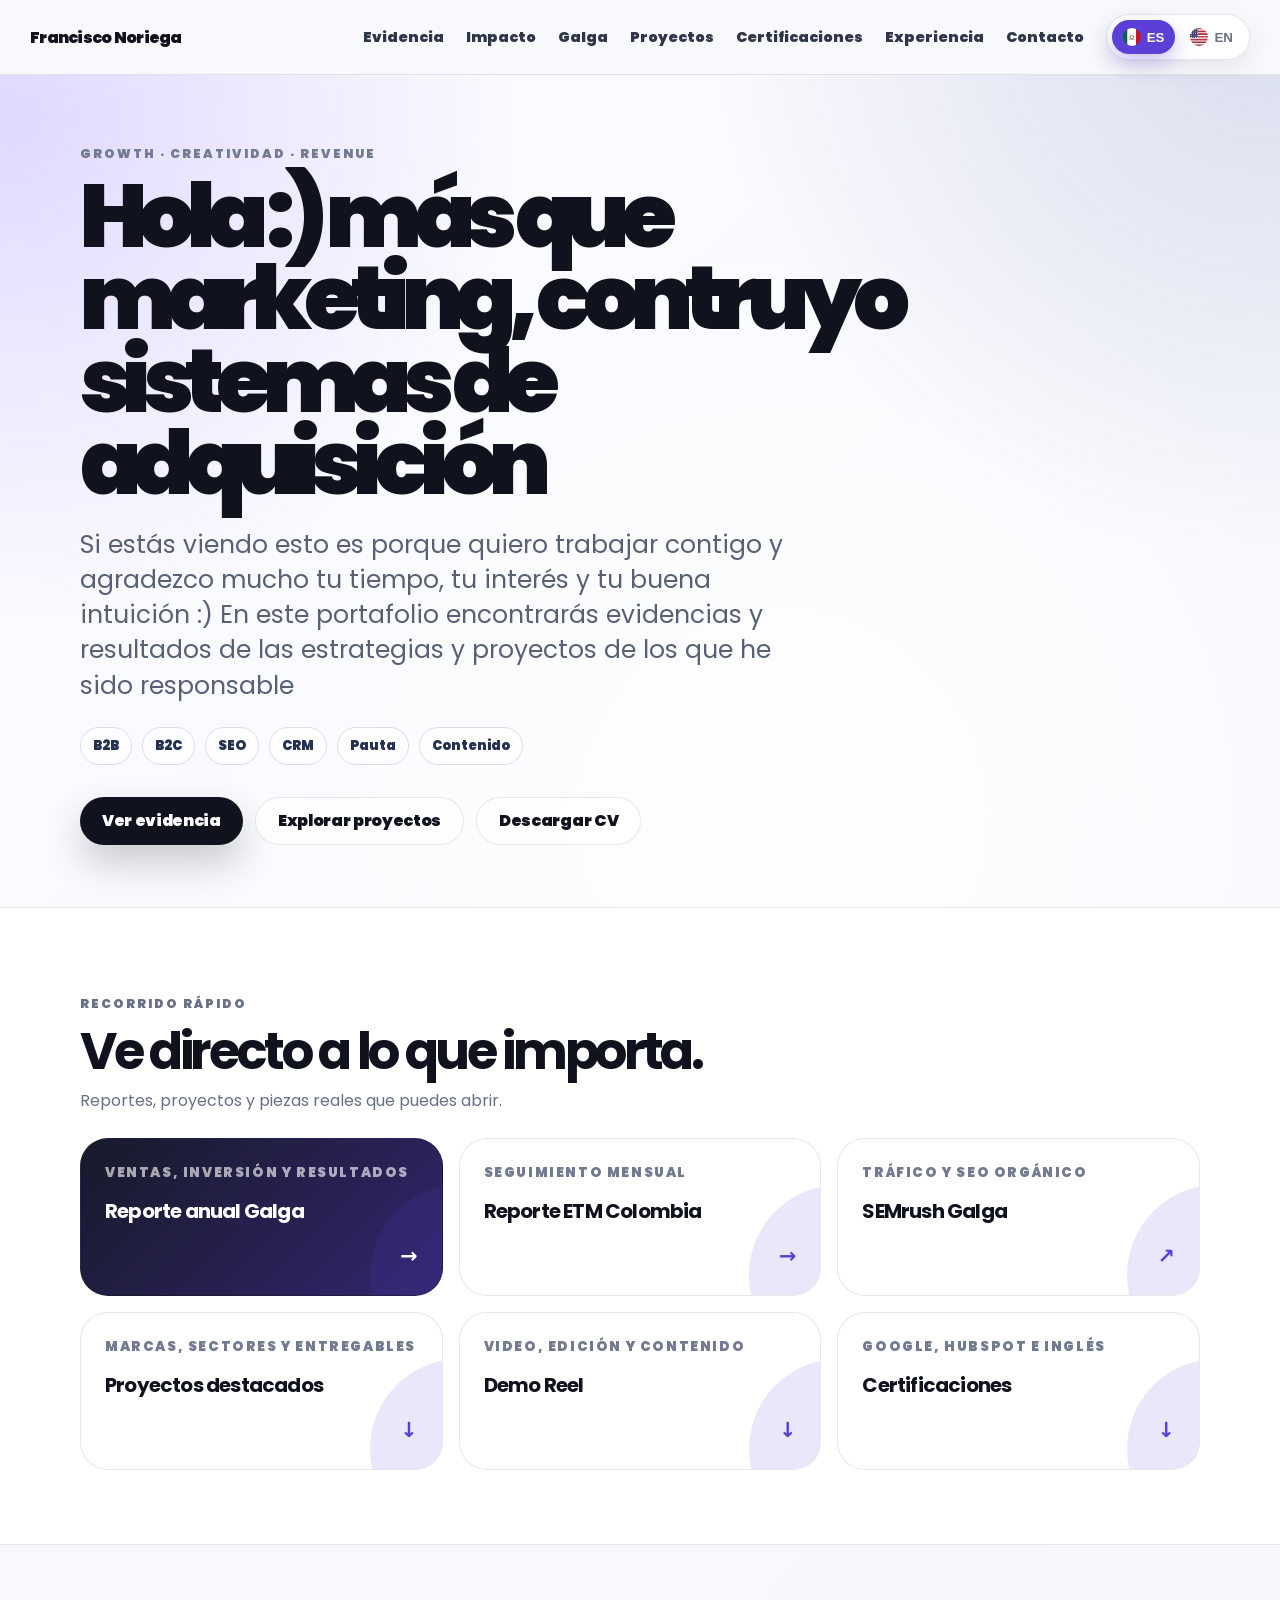
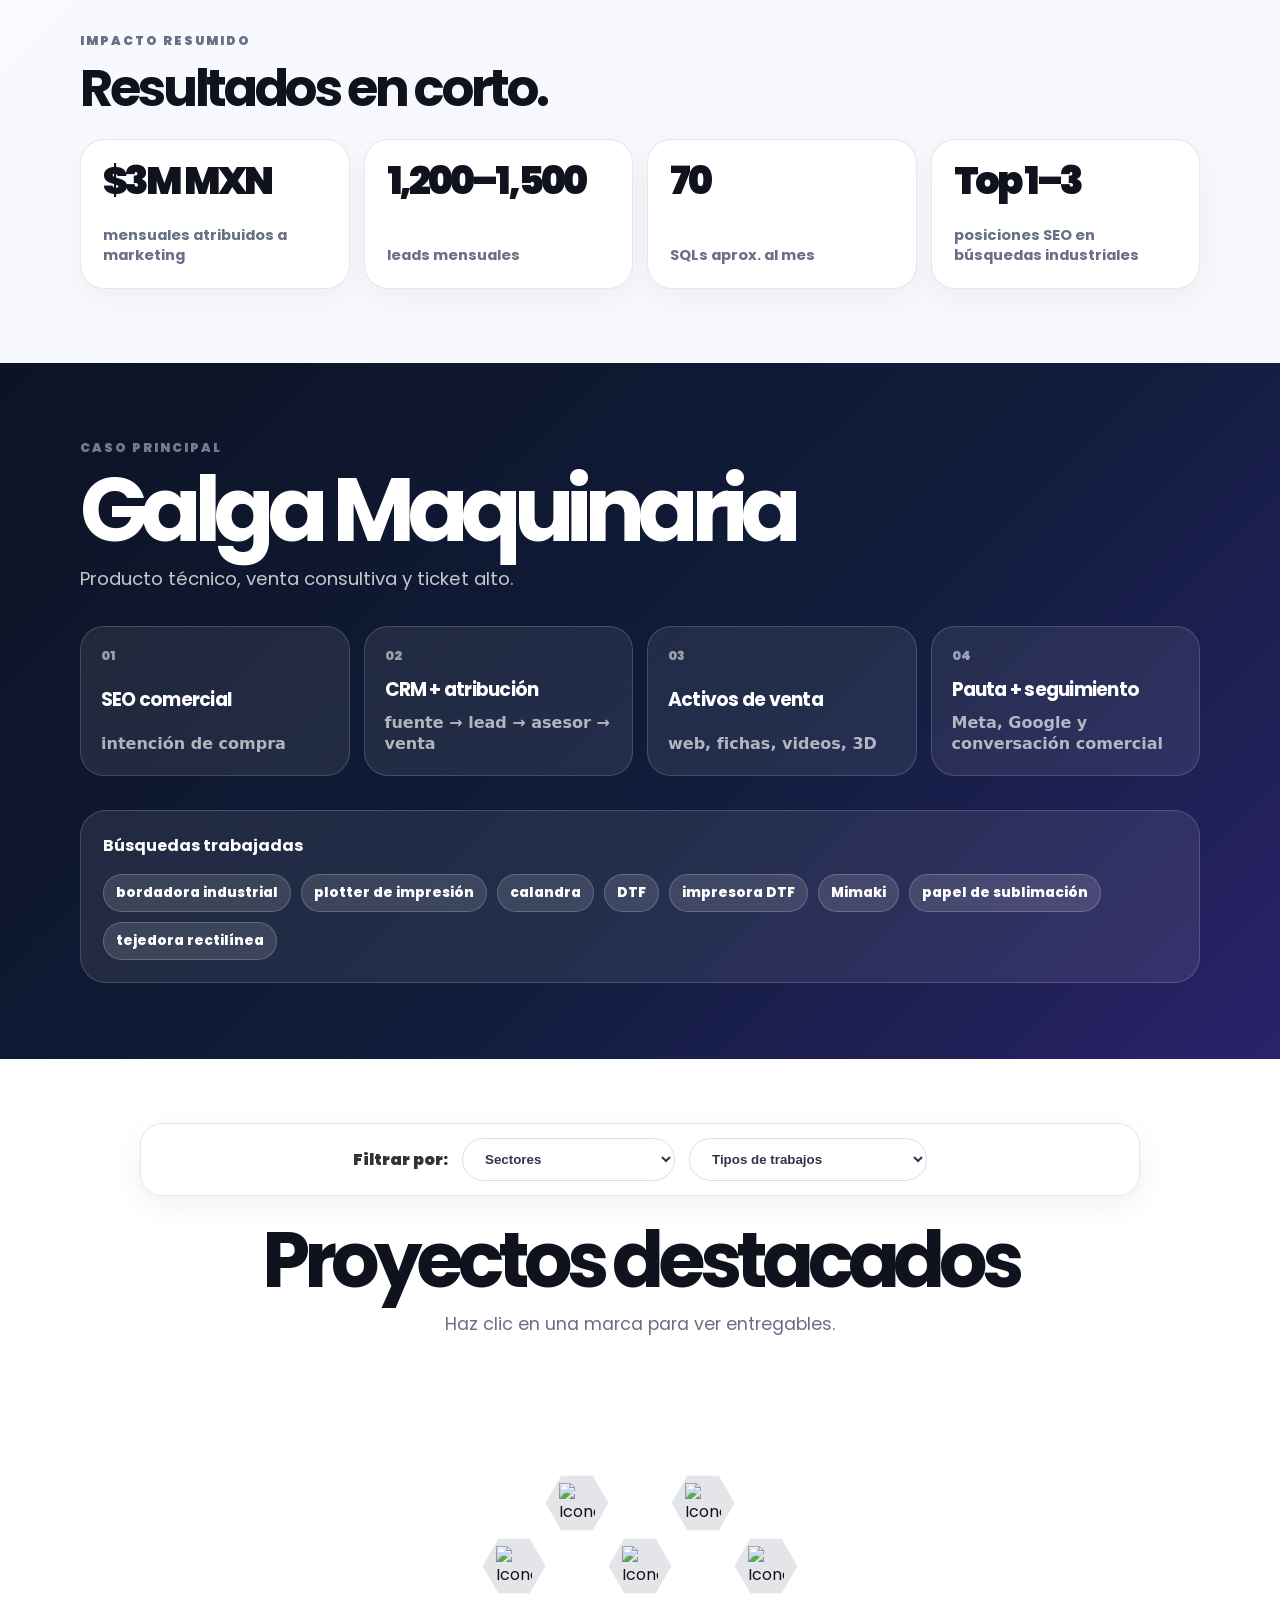
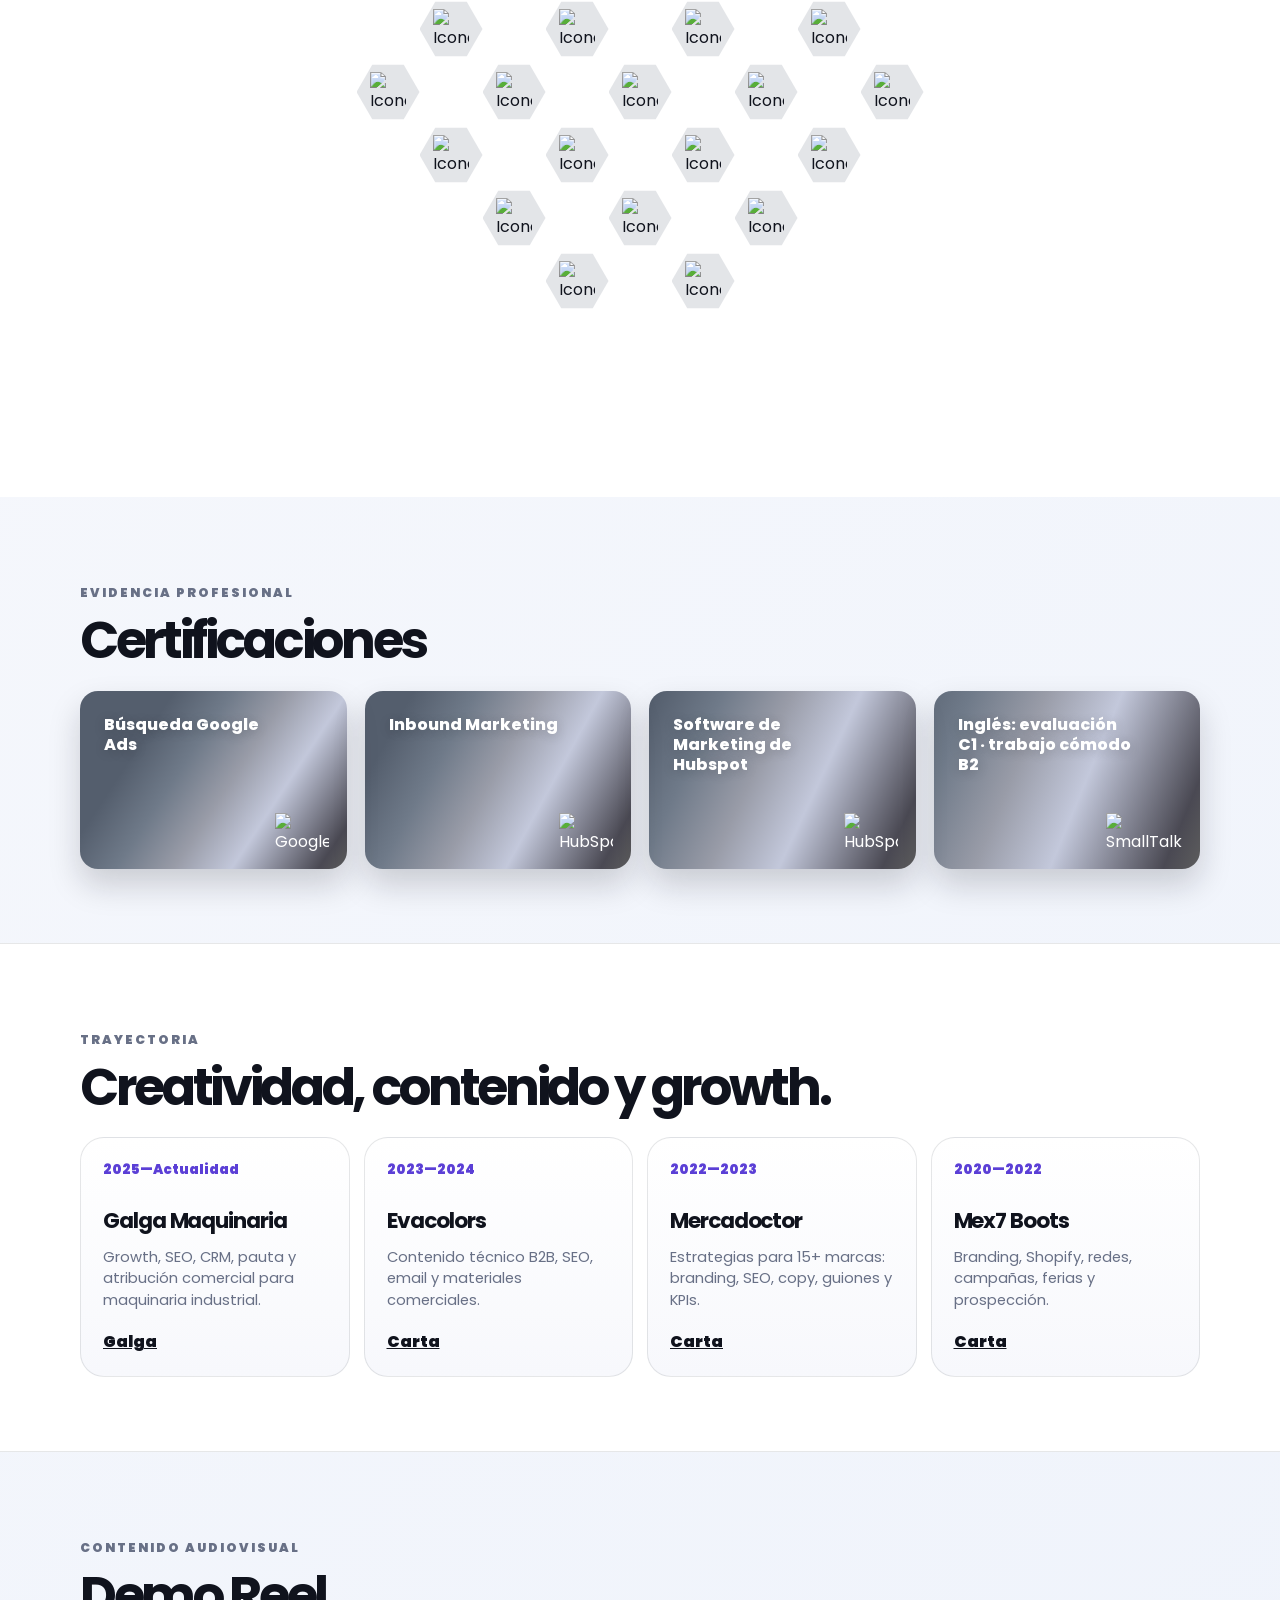
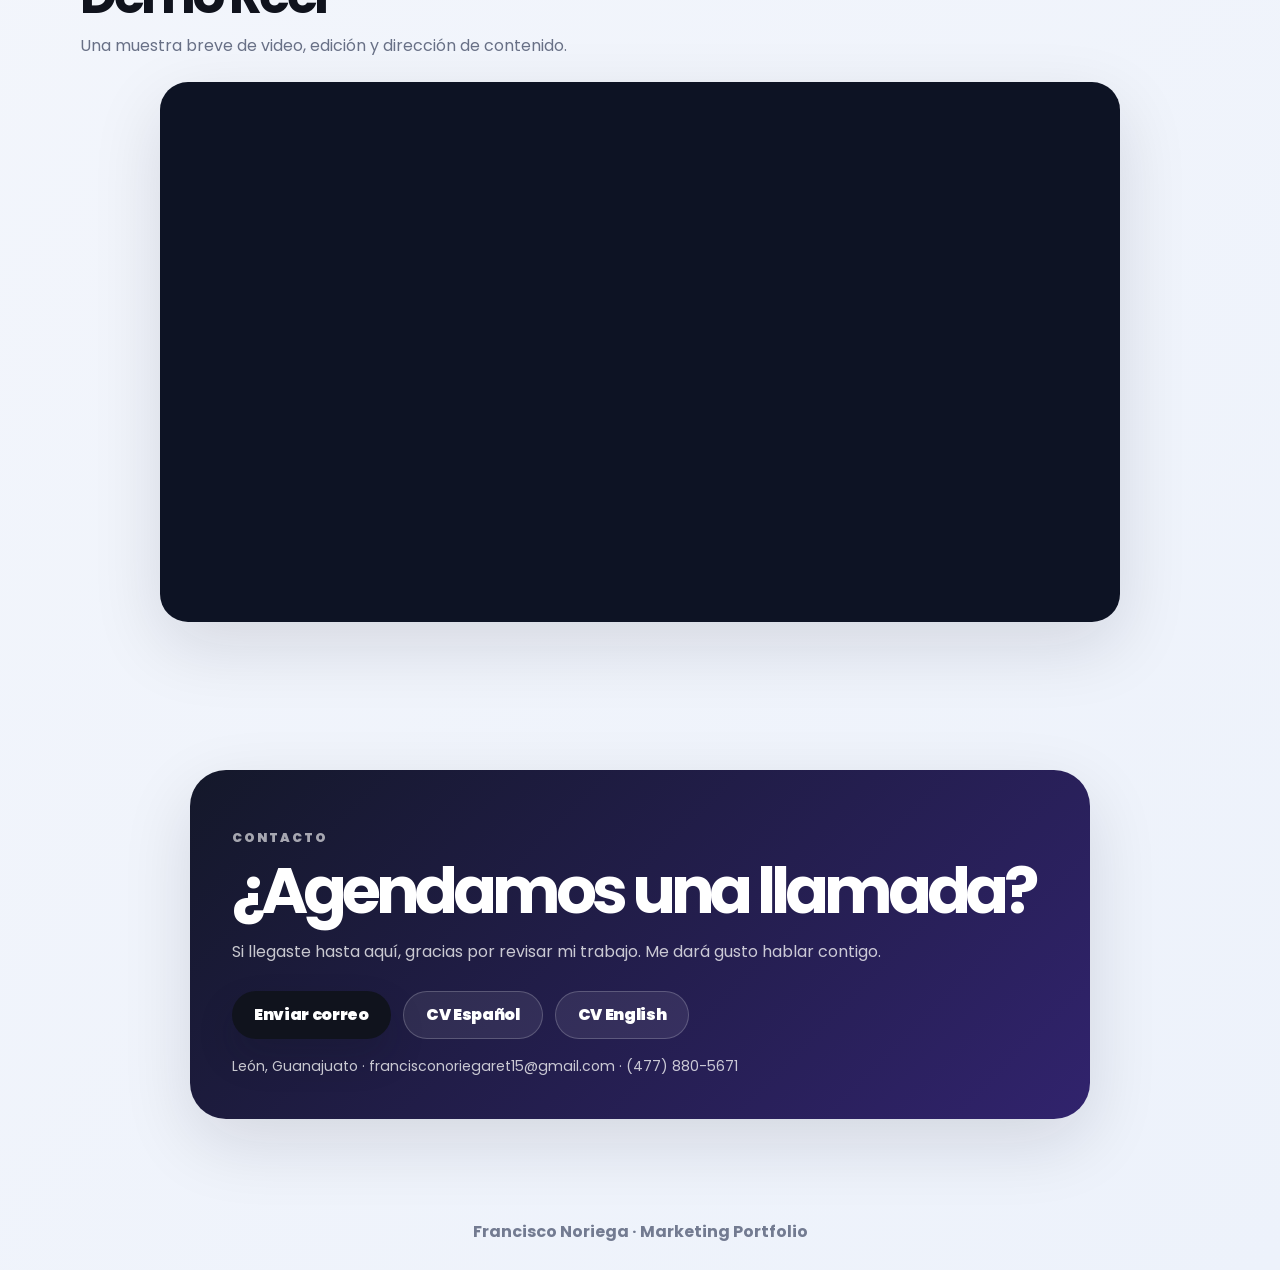
==== commit 2d6f00b4: "Update index.html" ====
--- a/index.html
+++ b/index.html
@@ -352,21 +352,21 @@
       </div>
 
       <div class="cert-grid reveal">
-        <a href="https://skillshop.credential.net/c46cc691-19b3-4d85-ac1d-8e1cd058ee31#acc.vC9GneV1" data-shiny-button class="shiny-button enlace1" target="_blank" rel="noopener">
+        <a href="https://skillshop.credential.net/3381bf8c-8686-472e-894a-986d860a1ff9#acc.9WPBvdFA" data-shiny-button class="shiny-button enlace1" target="_blank" rel="noopener">
           <img src="https://raw.githubusercontent.com/Fran15711/prueba1/refs/heads/main/search%2Bprofessionals%2Bbadge-640w.png" alt="Google Ads badge">
           <p data-i18n="cert.google">Búsqueda Google Ads</p>
           <canvas></canvas>
         </a>
 
-        <a href="https://app.hubspot.com/academy/achievements/y91wzc6k/es/1/francisco-noriega/certificacion-de-email-marketing" data-shiny-button class="shiny-button enlace2" target="_blank" rel="noopener">
+        <a href="https://app.hubspot.com/academy/achievements/fr1gc72w/es/1/juan-francisco-noriega-retana/certificado-en-optimizacion-del-inbound-marketing" data-shiny-button class="shiny-button enlace2" target="_blank" rel="noopener">
           <img src="https://raw.githubusercontent.com/Fran15711/prueba1/refs/heads/main/HubSpot-Logo.png" alt="HubSpot logo">
-          <p data-i18n="cert.email">Email Marketing</p>
+          <p data-i18n="cert.email">Inbound Marketing</p>
           <canvas></canvas>
         </a>
 
-        <a href="https://app.hubspot.com/academy/achievements/pdkr328w/es/1/francisco-noriega/marketing-de-contenidos" data-shiny-button class="shiny-button enlace3" target="_blank" rel="noopener">
+        <a href="https://app.hubspot.com/academy/achievements/3x5cw81x/es/1/juan-francisco-noriega-retana/certificado-en-el-software-de-marketing-de-hubspot" data-shiny-button class="shiny-button enlace3" target="_blank" rel="noopener">
           <img src="https://raw.githubusercontent.com/Fran15711/prueba1/refs/heads/main/HubSpot-Logo.png" alt="HubSpot logo">
-          <p data-i18n="cert.content">Marketing de Contenidos</p>
+          <p data-i18n="cert.content">Software de marketing de hubspot</p>
           <canvas></canvas>
         </a>
 
